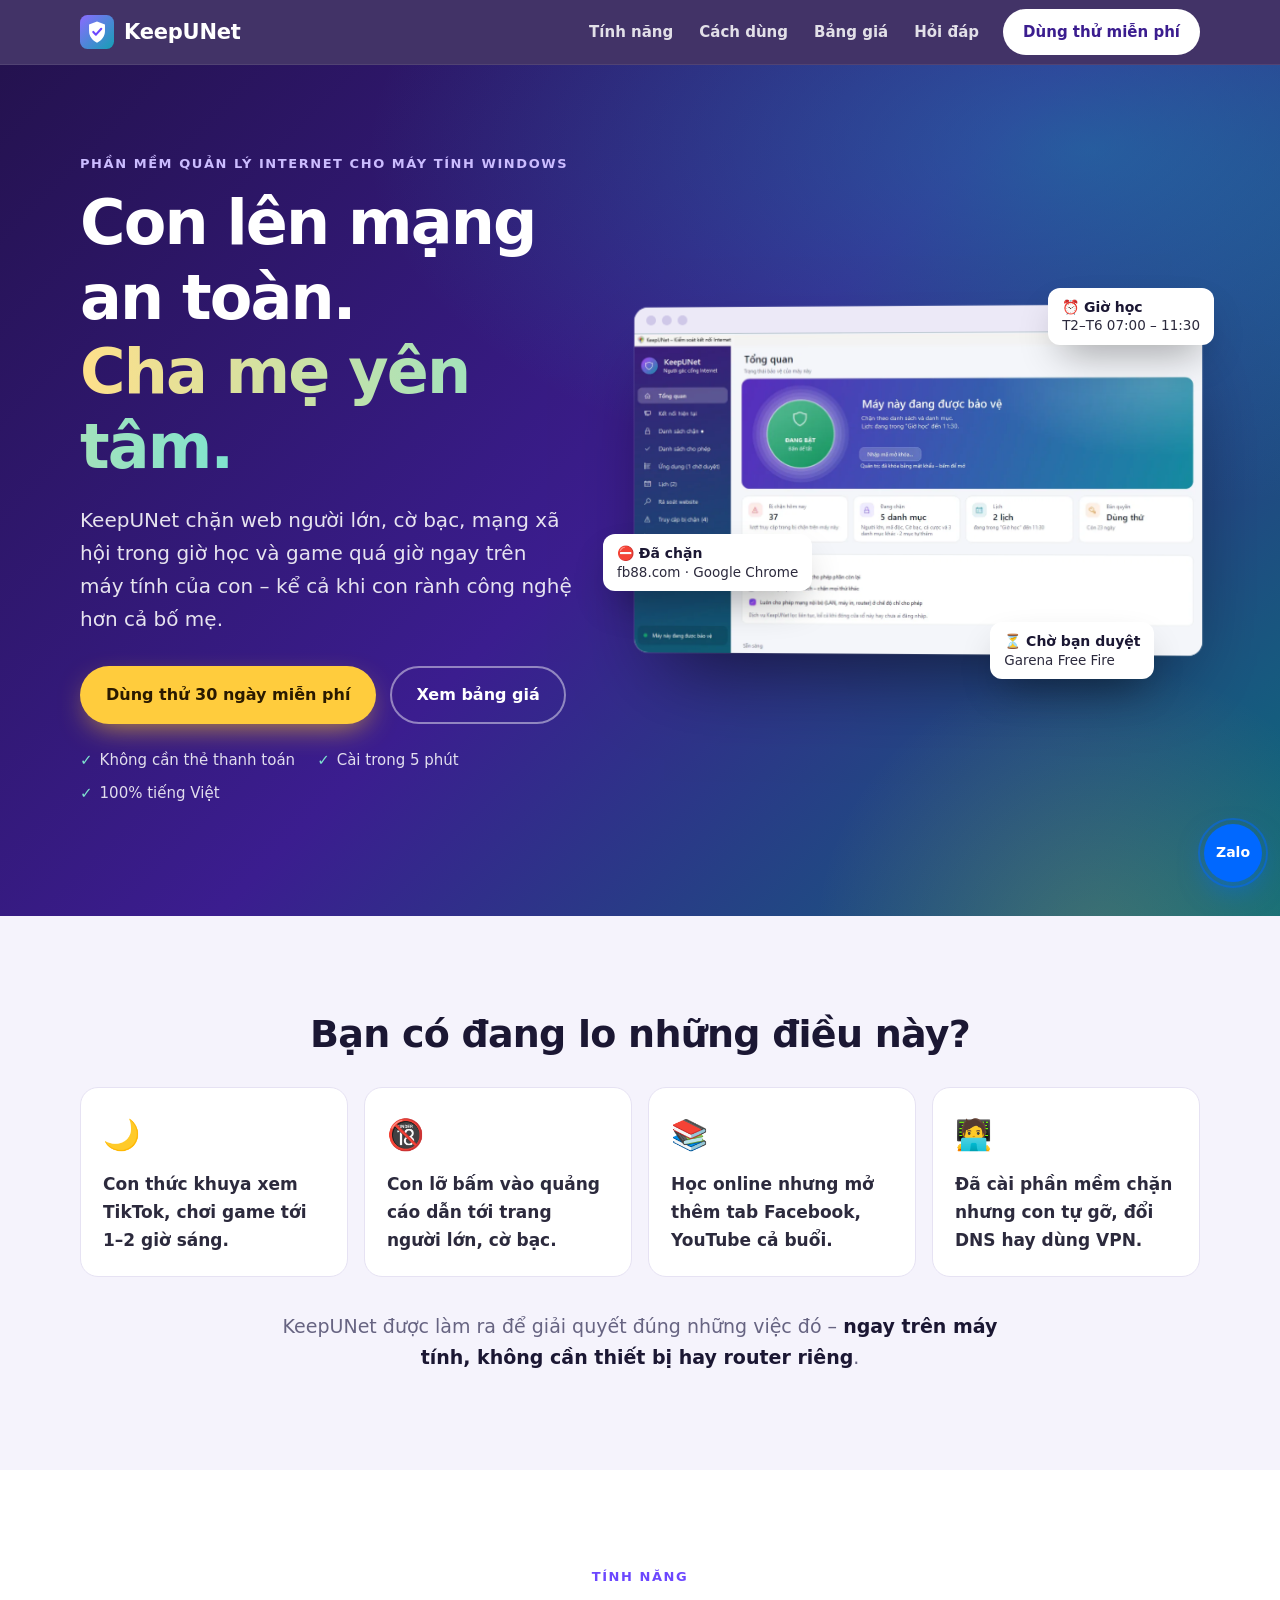
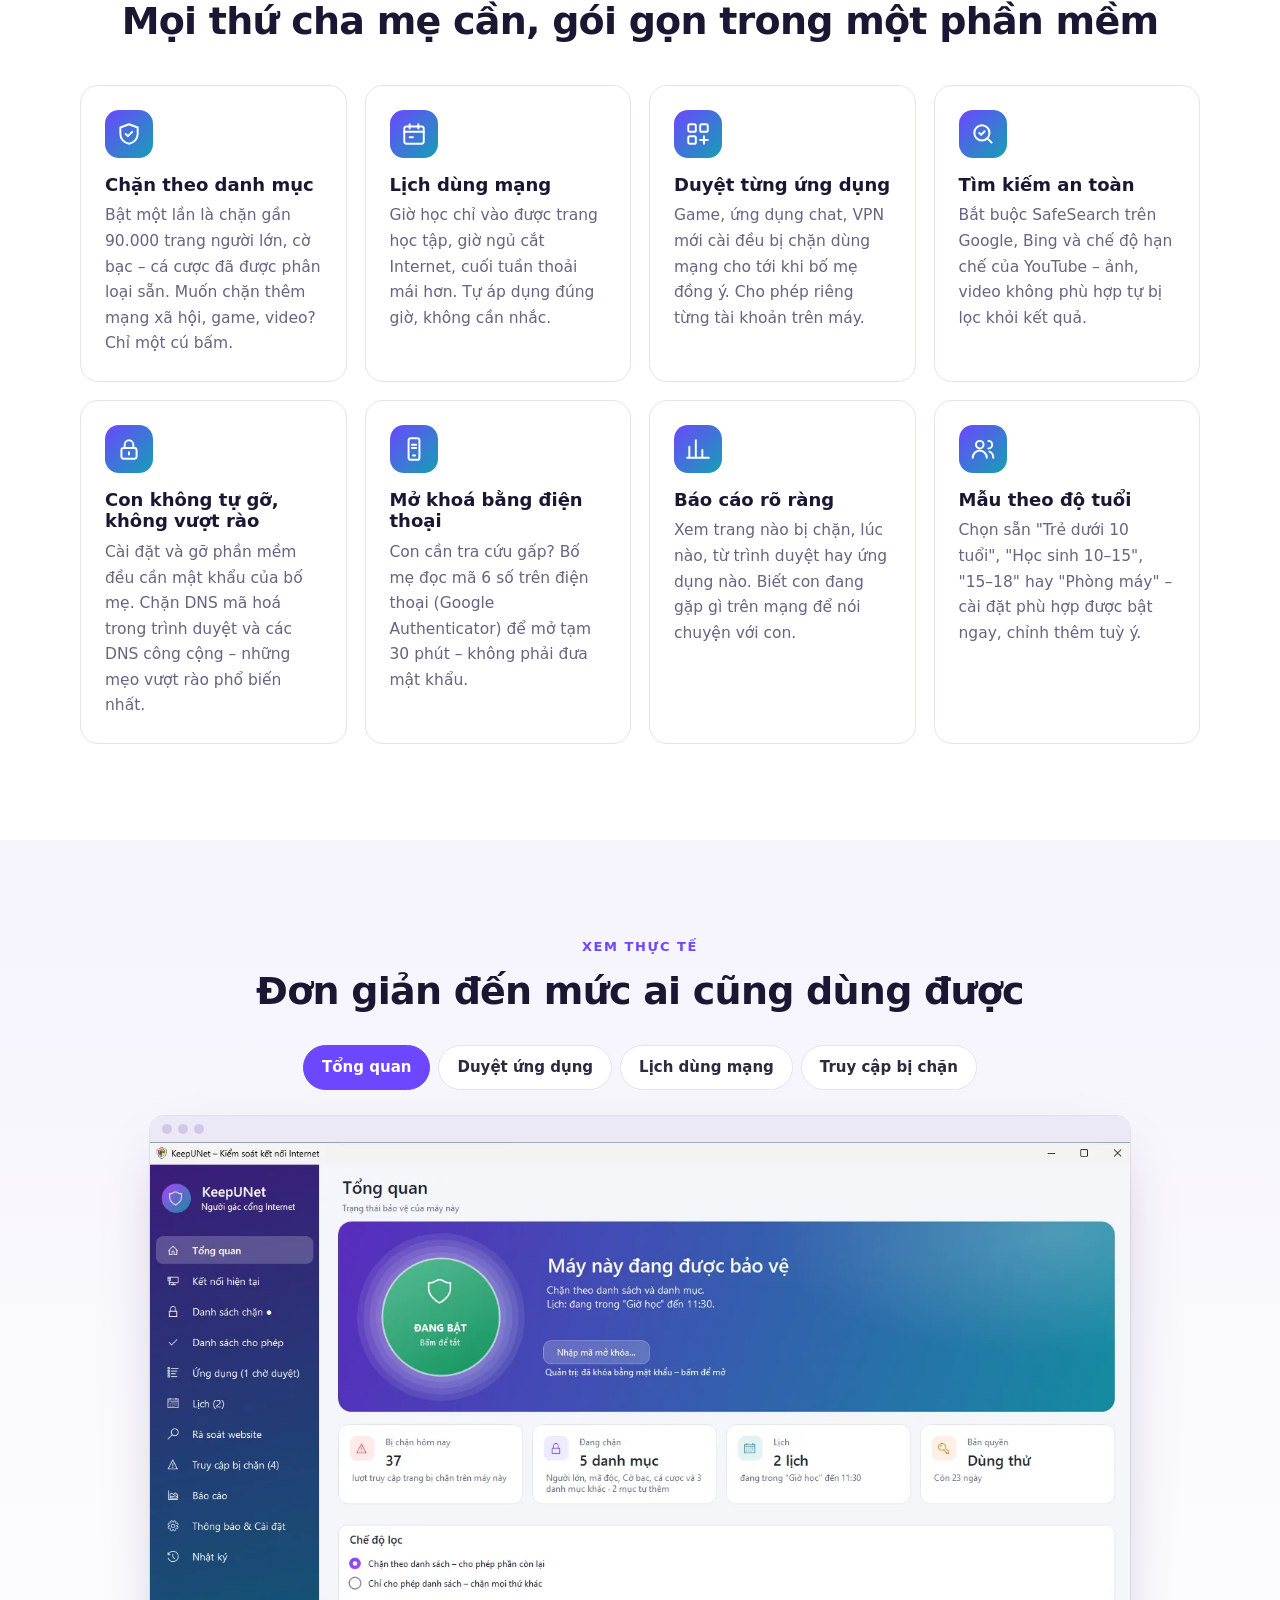
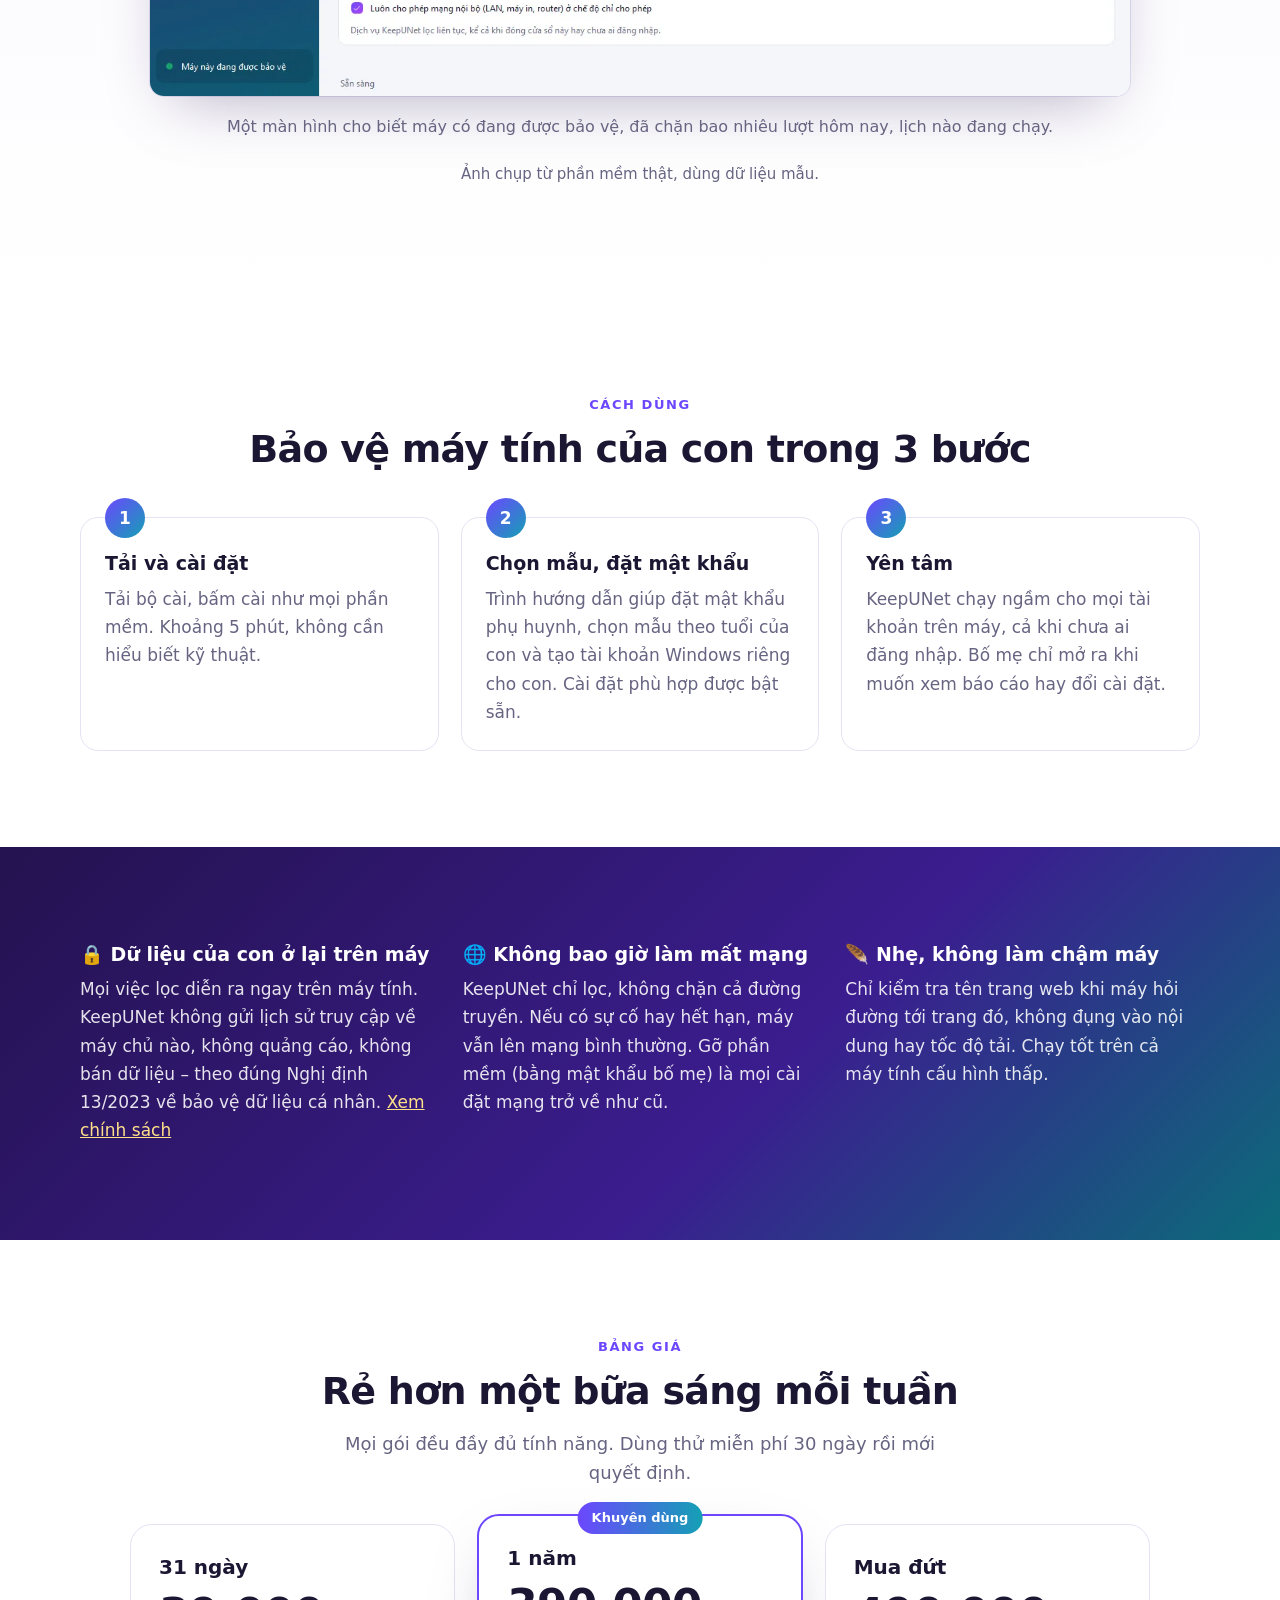
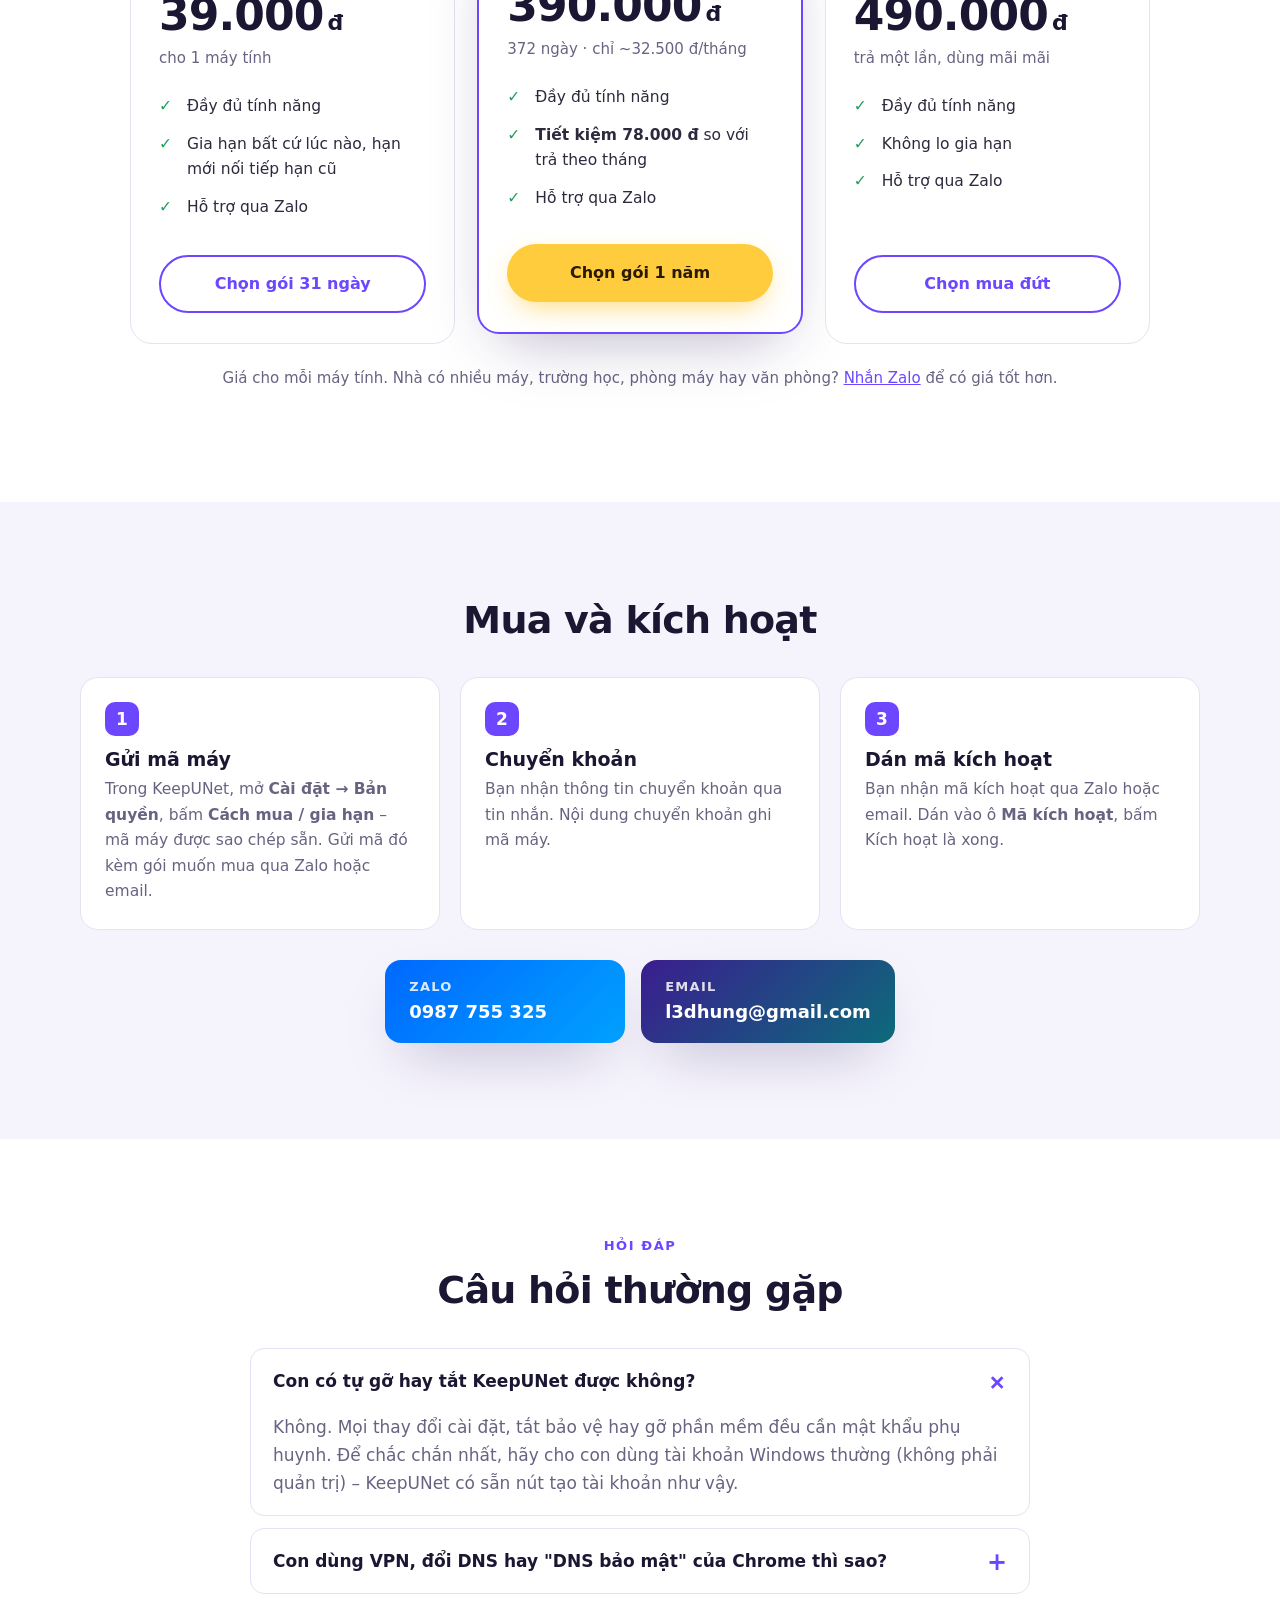
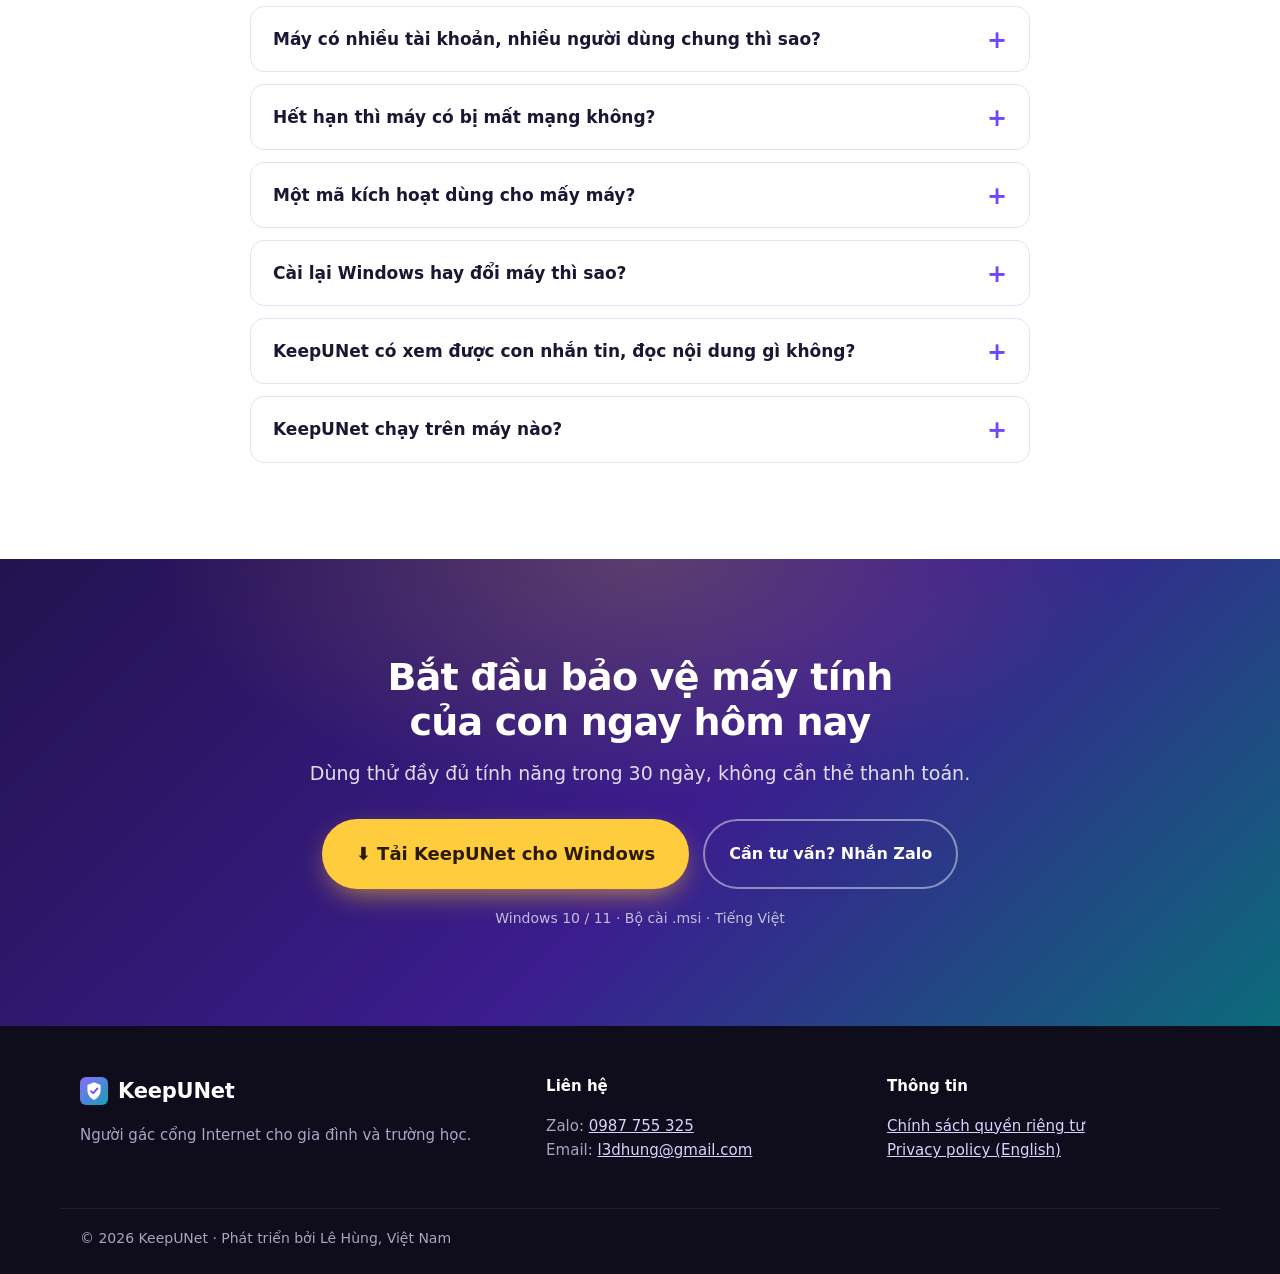
==== index.html @ b0feb8de "Serve a smaller hero screenshot on phones Co-Authored-By: Claude Opus 5.5 <noreply@anthropic.com>" ====
<!doctype html>
<html lang="vi">
<head>
<meta charset="utf-8">
<meta name="viewport" content="width=device-width, initial-scale=1">
<title>KeepUNet – Chặn web đen, quản lý giờ lên mạng cho con trên máy tính Windows</title>
<meta name="description" content="KeepUNet chặn web người lớn, cờ bạc, mạng xã hội trong giờ học và game quá giờ ngay trên máy tính Windows của con. Con không tự gỡ, không vượt rào được. Dùng thử miễn phí 30 ngày, từ 39.000 đ.">
<meta name="theme-color" content="#2a1667">
<link rel="icon" href="shield.svg" type="image/svg+xml">
<link rel="canonical" href="https://l3dhung.github.io/keepunet-site/">
<meta property="og:type" content="website">
<meta property="og:locale" content="vi_VN">
<meta property="og:title" content="KeepUNet – Con lên mạng an toàn, cha mẹ yên tâm">
<meta property="og:description" content="Chặn web đen, cờ bạc, game và mạng xã hội theo giờ trên máy tính Windows của con. Dùng thử miễn phí 30 ngày.">
<meta property="og:url" content="https://l3dhung.github.io/keepunet-site/">
<meta property="og:image" content="https://l3dhung.github.io/keepunet-site/img/og.jpg">
<meta property="og:image:width" content="1200">
<meta property="og:image:height" content="630">
<meta name="twitter:card" content="summary_large_image">
<link rel="stylesheet" href="home.css">
<script type="application/ld+json">
{
  "@context": "https://schema.org",
  "@type": "SoftwareApplication",
  "name": "KeepUNet",
  "operatingSystem": "Windows 10, Windows 11",
  "applicationCategory": "SecurityApplication",
  "inLanguage": "vi",
  "description": "Phần mềm lọc Internet cho gia đình và trường học trên Windows: chặn theo danh mục, lịch dùng mạng, duyệt ứng dụng, chống vượt rào.",
  "offers": [
    { "@type": "Offer", "name": "31 ngày", "price": "39000", "priceCurrency": "VND" },
    { "@type": "Offer", "name": "1 năm", "price": "390000", "priceCurrency": "VND" },
    { "@type": "Offer", "name": "Mua đứt", "price": "490000", "priceCurrency": "VND" }
  ]
}
</script>
</head>
<body>

<header class="top" id="top">
  <div class="wrap bar">
    <a class="brand" href="#top"><img src="shield.svg" width="34" height="34" alt="">KeepUNet</a>
    <nav class="menu" aria-label="Mục lục">
      <a href="#tinh-nang">Tính năng</a>
      <a href="#cach-dung">Cách dùng</a>
      <a href="#bang-gia">Bảng giá</a>
      <a href="#hoi-dap">Hỏi đáp</a>
    </nav>
    <a class="btn btn-small btn-light" href="#tai-ve">Dùng thử miễn phí</a>
  </div>
</header>

<section class="hero">
  <div class="glow" aria-hidden="true"></div>
  <div class="wrap hero-grid">
    <div class="hero-copy">
      <p class="eyebrow">Phần mềm quản lý Internet cho máy tính Windows</p>
      <h1>Con lên mạng<br>an toàn.<br><span>Cha mẹ yên tâm.</span></h1>
      <p class="lead">KeepUNet chặn web người lớn, cờ bạc, mạng xã hội trong giờ học và game quá giờ ngay trên máy tính của con – kể cả khi con rành công nghệ hơn cả bố mẹ.</p>
      <div class="cta-row">
        <a class="btn btn-primary" href="#tai-ve">Dùng thử 30 ngày miễn phí</a>
        <a class="btn btn-ghost" href="#bang-gia">Xem bảng giá</a>
      </div>
      <ul class="ticks">
        <li>Không cần thẻ thanh toán</li>
        <li>Cài trong 5 phút</li>
        <li>100% tiếng Việt</li>
      </ul>
    </div>
    <div class="hero-shot">
      <div class="window">
        <div class="window-bar"><i></i><i></i><i></i></div>
        <img src="img/app-tong-quan.webp" srcset="img/app-tong-quan-sm.webp 672w, img/app-tong-quan.webp 1344w" sizes="(max-width: 1020px) 100vw, 640px" width="1344" height="760" alt="Màn hình Tổng quan của KeepUNet: máy đang được bảo vệ, 37 lượt truy cập bị chặn hôm nay, 5 danh mục, 2 lịch" fetchpriority="high">
      </div>
      <div class="float f1"><b>⛔ Đã chặn</b>fb88.com · Google Chrome</div>
      <div class="float f2"><b>⏰ Giờ học</b>T2–T6 07:00 – 11:30</div>
      <div class="float f3"><b>⏳ Chờ bạn duyệt</b>Garena Free Fire</div>
    </div>
  </div>
</section>

<section class="worry">
  <div class="wrap">
    <h2 class="center">Bạn có đang lo những điều này?</h2>
    <div class="worry-grid">
      <div class="worry-item"><span>🌙</span><p>Con thức khuya xem TikTok, chơi game tới 1–2 giờ sáng.</p></div>
      <div class="worry-item"><span>🔞</span><p>Con lỡ bấm vào quảng cáo dẫn tới trang người lớn, cờ bạc.</p></div>
      <div class="worry-item"><span>📚</span><p>Học online nhưng mở thêm tab Facebook, YouTube cả buổi.</p></div>
      <div class="worry-item"><span>🧑‍💻</span><p>Đã cài phần mềm chặn nhưng con tự gỡ, đổi DNS hay dùng VPN.</p></div>
    </div>
    <p class="worry-answer">KeepUNet được làm ra để giải quyết đúng những việc đó – <b>ngay trên máy tính, không cần thiết bị hay router riêng</b>.</p>
  </div>
</section>

<section class="features" id="tinh-nang">
  <div class="wrap">
    <p class="eyebrow dark center">Tính năng</p>
    <h2 class="center">Mọi thứ cha mẹ cần, gói gọn trong một phần mềm</h2>
    <div class="feat-grid">
      <article class="feat">
        <div class="ico"><svg viewBox="0 0 24 24"><path d="M12 3 4 6v6c0 4.5 3.4 8.3 8 9 4.6-.7 8-4.5 8-9V6z"/><path d="m9 12 2 2 4-4"/></svg></div>
        <h3>Chặn theo danh mục</h3>
        <p>Bật một lần là chặn gần 90.000 trang người lớn, cờ bạc – cá cược đã được phân loại sẵn. Muốn chặn thêm mạng xã hội, game, video? Chỉ một cú bấm.</p>
      </article>
      <article class="feat">
        <div class="ico"><svg viewBox="0 0 24 24"><rect x="3" y="5" width="18" height="16" rx="2"/><path d="M3 10h18M8 3v4M16 3v4M8 15h3"/></svg></div>
        <h3>Lịch dùng mạng</h3>
        <p>Giờ học chỉ vào được trang học tập, giờ ngủ cắt Internet, cuối tuần thoải mái hơn. Tự áp dụng đúng giờ, không cần nhắc.</p>
      </article>
      <article class="feat">
        <div class="ico"><svg viewBox="0 0 24 24"><rect x="3" y="3" width="7" height="7" rx="1.5"/><rect x="14" y="3" width="7" height="7" rx="1.5"/><rect x="3" y="14" width="7" height="7" rx="1.5"/><path d="M14 17.5h7M17.5 14v7"/></svg></div>
        <h3>Duyệt từng ứng dụng</h3>
        <p>Game, ứng dụng chat, VPN mới cài đều bị chặn dùng mạng cho tới khi bố mẹ đồng ý. Cho phép riêng từng tài khoản trên máy.</p>
      </article>
      <article class="feat">
        <div class="ico"><svg viewBox="0 0 24 24"><circle cx="11" cy="11" r="7"/><path d="m20 20-4-4M8.5 11l1.8 1.8 3.2-3.3"/></svg></div>
        <h3>Tìm kiếm an toàn</h3>
        <p>Bắt buộc SafeSearch trên Google, Bing và chế độ hạn chế của YouTube – ảnh, video không phù hợp tự bị lọc khỏi kết quả.</p>
      </article>
      <article class="feat">
        <div class="ico"><svg viewBox="0 0 24 24"><rect x="5" y="11" width="14" height="10" rx="2"/><path d="M8 11V8a4 4 0 0 1 8 0v3M12 15v2"/></svg></div>
        <h3>Con không tự gỡ, không vượt rào</h3>
        <p>Cài đặt và gỡ phần mềm đều cần mật khẩu của bố mẹ. Chặn DNS mã hoá trong trình duyệt và các DNS công cộng – những mẹo vượt rào phổ biến nhất.</p>
      </article>
      <article class="feat">
        <div class="ico"><svg viewBox="0 0 24 24"><rect x="7" y="2" width="10" height="20" rx="2"/><path d="M11 18h2M10 8h4M10 11h4"/></svg></div>
        <h3>Mở khoá bằng điện thoại</h3>
        <p>Con cần tra cứu gấp? Bố mẹ đọc mã 6 số trên điện thoại (Google Authenticator) để mở tạm 30 phút – không phải đưa mật khẩu.</p>
      </article>
      <article class="feat">
        <div class="ico"><svg viewBox="0 0 24 24"><path d="M4 20V10M10 20V4M16 20v-7M22 20H2"/></svg></div>
        <h3>Báo cáo rõ ràng</h3>
        <p>Xem trang nào bị chặn, lúc nào, từ trình duyệt hay ứng dụng nào. Biết con đang gặp gì trên mạng để nói chuyện với con.</p>
      </article>
      <article class="feat">
        <div class="ico"><svg viewBox="0 0 24 24"><circle cx="9" cy="8" r="3.5"/><path d="M2.5 20a6.5 6.5 0 0 1 13 0M17 4.5a3.5 3.5 0 0 1 0 7M21.5 20a6 6 0 0 0-3.5-5.5"/></svg></div>
        <h3>Mẫu theo độ tuổi</h3>
        <p>Chọn sẵn "Trẻ dưới 10 tuổi", "Học sinh 10–15", "15–18" hay "Phòng máy" – cài đặt phù hợp được bật ngay, chỉnh thêm tuỳ ý.</p>
      </article>
    </div>
  </div>
</section>

<section class="tour">
  <div class="wrap">
    <p class="eyebrow dark center">Xem thực tế</p>
    <h2 class="center">Đơn giản đến mức ai cũng dùng được</h2>
    <div class="tabs" role="tablist">
      <button role="tab" aria-selected="true" data-img="img/app-tong-quan.webp" data-cap="Một màn hình cho biết máy có đang được bảo vệ, đã chặn bao nhiêu lượt hôm nay, lịch nào đang chạy.">Tổng quan</button>
      <button role="tab" aria-selected="false" data-img="img/app-ung-dung.webp" data-cap="Ứng dụng mới dùng Internet phải chờ bố mẹ duyệt. Chặn Roblox cho mọi tài khoản, chỉ chặn Zalo với tài khoản của con.">Duyệt ứng dụng</button>
      <button role="tab" aria-selected="false" data-img="img/app-lich.webp" data-cap="Giờ học, giờ ngủ theo từng ngày trong tuần. Gắn lịch cho từng mục: ví dụ chỉ chặn Facebook trong giờ học.">Lịch dùng mạng</button>
      <button role="tab" aria-selected="false" data-img="img/app-truy-cap.webp" data-cap="Danh sách lần truy cập bị chặn: trang web, thời gian, trình duyệt hay ứng dụng đã mở.">Truy cập bị chặn</button>
    </div>
    <figure class="tour-shot">
      <div class="window">
        <div class="window-bar"><i></i><i></i><i></i></div>
        <img id="tourImg" src="img/app-tong-quan.webp" width="1344" height="760" alt="Ảnh chụp màn hình KeepUNet" loading="lazy">
      </div>
      <figcaption id="tourCap">Một màn hình cho biết máy có đang được bảo vệ, đã chặn bao nhiêu lượt hôm nay, lịch nào đang chạy.</figcaption>
    </figure>
    <p class="note center">Ảnh chụp từ phần mềm thật, dùng dữ liệu mẫu.</p>
  </div>
</section>

<section class="steps-sec" id="cach-dung">
  <div class="wrap">
    <p class="eyebrow dark center">Cách dùng</p>
    <h2 class="center">Bảo vệ máy tính của con trong 3 bước</h2>
    <ol class="steps">
      <li><b>Tải và cài đặt</b><span>Tải bộ cài, bấm cài như mọi phần mềm. Khoảng 5 phút, không cần hiểu biết kỹ thuật.</span></li>
      <li><b>Chọn mẫu, đặt mật khẩu</b><span>Trình hướng dẫn giúp đặt mật khẩu phụ huynh, chọn mẫu theo tuổi của con và tạo tài khoản Windows riêng cho con. Cài đặt phù hợp được bật sẵn.</span></li>
      <li><b>Yên tâm</b><span>KeepUNet chạy ngầm cho mọi tài khoản trên máy, cả khi chưa ai đăng nhập. Bố mẹ chỉ mở ra khi muốn xem báo cáo hay đổi cài đặt.</span></li>
    </ol>
  </div>
</section>

<section class="trust">
  <div class="wrap trust-grid">
    <div class="trust-item">
      <h3>🔒 Dữ liệu của con ở lại trên máy</h3>
      <p>Mọi việc lọc diễn ra ngay trên máy tính. KeepUNet không gửi lịch sử truy cập về máy chủ nào, không quảng cáo, không bán dữ liệu – theo đúng Nghị định 13/2023 về bảo vệ dữ liệu cá nhân. <a href="privacy.html">Xem chính sách</a></p>
    </div>
    <div class="trust-item">
      <h3>🌐 Không bao giờ làm mất mạng</h3>
      <p>KeepUNet chỉ lọc, không chặn cả đường truyền. Nếu có sự cố hay hết hạn, máy vẫn lên mạng bình thường. Gỡ phần mềm (bằng mật khẩu bố mẹ) là mọi cài đặt mạng trở về như cũ.</p>
    </div>
    <div class="trust-item">
      <h3>🪶 Nhẹ, không làm chậm máy</h3>
      <p>Chỉ kiểm tra tên trang web khi máy hỏi đường tới trang đó, không đụng vào nội dung hay tốc độ tải. Chạy tốt trên cả máy tính cấu hình thấp.</p>
    </div>
  </div>
</section>

<section class="pricing" id="bang-gia">
  <div class="wrap">
    <p class="eyebrow dark center">Bảng giá</p>
    <h2 class="center">Rẻ hơn một bữa sáng mỗi tuần</h2>
    <p class="sub center">Mọi gói đều đầy đủ tính năng. Dùng thử miễn phí 30 ngày rồi mới quyết định.</p>
    <div class="price-grid">
      <div class="price">
        <h3>31 ngày</h3>
        <p class="amount">39.000<small>đ</small></p>
        <p class="per">cho 1 máy tính</p>
        <ul>
          <li>Đầy đủ tính năng</li>
          <li>Gia hạn bất cứ lúc nào, hạn mới nối tiếp hạn cũ</li>
          <li>Hỗ trợ qua Zalo</li>
        </ul>
        <a class="btn btn-outline" href="#mua">Chọn gói 31 ngày</a>
      </div>
      <div class="price best">
        <span class="tag">Khuyên dùng</span>
        <h3>1 năm</h3>
        <p class="amount">390.000<small>đ</small></p>
        <p class="per">372 ngày · chỉ ~32.500 đ/tháng</p>
        <ul>
          <li>Đầy đủ tính năng</li>
          <li><b>Tiết kiệm 78.000 đ</b> so với trả theo tháng</li>
          <li>Hỗ trợ qua Zalo</li>
        </ul>
        <a class="btn btn-primary" href="#mua">Chọn gói 1 năm</a>
      </div>
      <div class="price">
        <h3>Mua đứt</h3>
        <p class="amount">490.000<small>đ</small></p>
        <p class="per">trả một lần, dùng mãi mãi</p>
        <ul>
          <li>Đầy đủ tính năng</li>
          <li>Không lo gia hạn</li>
          <li>Hỗ trợ qua Zalo</li>
        </ul>
        <a class="btn btn-outline" href="#mua">Chọn mua đứt</a>
      </div>
    </div>
    <p class="note center">Giá cho mỗi máy tính. Nhà có nhiều máy, trường học, phòng máy hay văn phòng? <a href="https://zalo.me/0987755325" target="_blank" rel="noopener">Nhắn Zalo</a> để có giá tốt hơn.</p>
  </div>
</section>

<section class="buy" id="mua">
  <div class="wrap">
    <h2 class="center">Mua và kích hoạt</h2>
    <div class="buy-grid">
      <div class="buy-step"><span class="num">1</span><h3>Gửi mã máy</h3><p>Trong KeepUNet, mở <b>Cài đặt → Bản quyền</b>, bấm <b>Cách mua / gia hạn</b> – mã máy được sao chép sẵn. Gửi mã đó kèm gói muốn mua qua Zalo hoặc email.</p></div>
      <div class="buy-step"><span class="num">2</span><h3>Chuyển khoản</h3><p>Bạn nhận thông tin chuyển khoản qua tin nhắn. Nội dung chuyển khoản ghi mã máy.</p></div>
      <div class="buy-step"><span class="num">3</span><h3>Dán mã kích hoạt</h3><p>Bạn nhận mã kích hoạt qua Zalo hoặc email. Dán vào ô <b>Mã kích hoạt</b>, bấm Kích hoạt là xong.</p></div>
    </div>
    <div class="contact-row">
      <a class="contact zalo" href="https://zalo.me/0987755325" target="_blank" rel="noopener"><b>Zalo</b>0987 755 325</a>
      <a class="contact mail" href="mailto:l3dhung@gmail.com?subject=Mua%20KeepUNet"><b>Email</b>l3dhung@gmail.com</a>
    </div>
  </div>
</section>

<section class="faq" id="hoi-dap">
  <div class="wrap narrow">
    <p class="eyebrow dark center">Hỏi đáp</p>
    <h2 class="center">Câu hỏi thường gặp</h2>
    <details open>
      <summary>Con có tự gỡ hay tắt KeepUNet được không?</summary>
      <p>Không. Mọi thay đổi cài đặt, tắt bảo vệ hay gỡ phần mềm đều cần mật khẩu phụ huynh. Để chắc chắn nhất, hãy cho con dùng tài khoản Windows thường (không phải quản trị) – KeepUNet có sẵn nút tạo tài khoản như vậy.</p>
    </details>
    <details>
      <summary>Con dùng VPN, đổi DNS hay "DNS bảo mật" của Chrome thì sao?</summary>
      <p>KeepUNet tắt DNS mã hoá trong Chrome, Edge, Firefox, Brave và chặn các máy chủ DNS mã hoá, DNS công cộng phổ biến. Ứng dụng mới cài – kể cả phần mềm VPN – bị chặn dùng mạng trên tài khoản của con cho tới khi bố mẹ đồng ý.</p>
    </details>
    <details>
      <summary>Máy có nhiều tài khoản, nhiều người dùng chung thì sao?</summary>
      <p>KeepUNet bảo vệ cả máy, cho mọi tài khoản. Phần duyệt ứng dụng có thể cho phép riêng từng tài khoản, ví dụ bố mẹ dùng Zalo bình thường còn tài khoản của con thì không.</p>
    </details>
    <details>
      <summary>Hết hạn thì máy có bị mất mạng không?</summary>
      <p>Không bao giờ. Hết hạn bạn còn 7 ngày ân hạn; sau đó KeepUNet chỉ ngừng lọc, máy vẫn lên mạng bình thường. Gia hạn bất cứ lúc nào, hạn mới nối tiếp hạn cũ.</p>
    </details>
    <details>
      <summary>Một mã kích hoạt dùng cho mấy máy?</summary>
      <p>Mỗi mã dành cho một máy tính. Nhà có nhiều máy thì mỗi máy một mã – nhắn Zalo để có giá tốt hơn khi mua nhiều.</p>
    </details>
    <details>
      <summary>Cài lại Windows hay đổi máy thì sao?</summary>
      <p>Cài lại Windows vẫn dùng lại được mã cũ. Thay bo mạch chủ hoặc chuyển sang máy khác thì nhắn Zalo để được chuyển phần hạn còn lại sang máy mới, miễn phí.</p>
    </details>
    <details>
      <summary>KeepUNet có xem được con nhắn tin, đọc nội dung gì không?</summary>
      <p>Không. KeepUNet chỉ biết tên trang web mà máy truy cập (ví dụ tiktok.com), không đọc nội dung trang, tin nhắn hay mật khẩu. Ghi lại các trang đã vào là tuỳ chọn, mặc định tắt, và người dùng máy được thông báo khi bật.</p>
    </details>
    <details>
      <summary>KeepUNet chạy trên máy nào?</summary>
      <p>Máy tính Windows 10 và Windows 11. Hiện chưa có bản cho macOS hay điện thoại.</p>
    </details>
  </div>
</section>

<section class="final" id="tai-ve">
  <div class="wrap center">
    <h2>Bắt đầu bảo vệ máy tính của con ngay hôm nay</h2>
    <p>Dùng thử đầy đủ tính năng trong 30 ngày, không cần thẻ thanh toán.</p>
    <div class="cta-row center">
      <a class="btn btn-primary btn-big" href="https://github.com/l3dhung/keepunet-site/releases/latest/download/KeepUNet-Setup.msi">⬇ Tải KeepUNet cho Windows</a>
      <a class="btn btn-ghost" href="https://zalo.me/0987755325" target="_blank" rel="noopener">Cần tư vấn? Nhắn Zalo</a>
    </div>
    <p class="small">Windows 10 / 11 · Bộ cài .msi · Tiếng Việt</p>
  </div>
</section>

<footer class="foot">
  <div class="wrap foot-grid">
    <div>
      <a class="brand" href="#top"><img src="shield.svg" width="28" height="28" alt="">KeepUNet</a>
      <p>Người gác cổng Internet cho gia đình và trường học.</p>
    </div>
    <div>
      <b>Liên hệ</b>
      <p>Zalo: <a href="https://zalo.me/0987755325" target="_blank" rel="noopener">0987 755 325</a><br>Email: <a href="mailto:l3dhung@gmail.com">l3dhung@gmail.com</a></p>
    </div>
    <div>
      <b>Thông tin</b>
      <p><a href="privacy.html">Chính sách quyền riêng tư</a><br><a href="privacy.html#en">Privacy policy (English)</a></p>
    </div>
  </div>
  <p class="wrap copy">© 2026 KeepUNet · Phát triển bởi Lê Hùng, Việt Nam</p>
</footer>

<a class="zalo-float" href="https://zalo.me/0987755325" target="_blank" rel="noopener" aria-label="Nhắn Zalo">Zalo</a>

<script>
document.querySelectorAll(".tabs button").forEach(function (b) {
  b.addEventListener("click", function () {
    document.querySelectorAll(".tabs button").forEach(function (x) { x.setAttribute("aria-selected", x === b ? "true" : "false"); });
    document.getElementById("tourImg").src = b.dataset.img;
    document.getElementById("tourCap").textContent = b.dataset.cap;
  });
});
</script>
</body>
</html>
---- home.css ----
/* Trang bán hàng KeepUNet. Màu theo giao diện phần mềm: tím đậm -> xanh mòng két, nút chính vàng ấm. */
:root {
  --ink: #1b1733;
  --text: #2c2a3d;
  --muted: #676482;
  --bg: #ffffff;
  --soft: #f5f3fc;
  --card: #ffffff;
  --line: #e6e2f3;
  --brand: #6c47ff;
  --brand-2: #14a0b4;
  --hero-a: #24124f;
  --hero-b: #3b1d8f;
  --hero-c: #0c6b7a;
  --cta: #ffcc3d;
  --cta-ink: #2a1a00;
  --ok: #1f9d5b;
  --radius: 18px;
  --shadow: 0 24px 60px -24px rgba(36, 18, 79, .35);
}
@media (prefers-color-scheme: dark) {
  :root {
    --ink: #f1eefc;
    --text: #dcd8ee;
    --muted: #a19dbb;
    --bg: #12101d;
    --soft: #191627;
    --card: #1e1a2e;
    --line: #2d2842;
    --brand: #a48bff;
    --shadow: 0 24px 60px -24px rgba(0, 0, 0, .7);
  }
}
* { box-sizing: border-box; }
html { scroll-behavior: smooth; scroll-padding-top: 76px; }
body {
  margin: 0; background: var(--bg); color: var(--text);
  font: 17px/1.65 "Segoe UI", system-ui, -apple-system, Roboto, "Helvetica Neue", Arial, sans-serif;
  -webkit-font-smoothing: antialiased;
}
img { max-width: 100%; height: auto; display: block; }
a { color: var(--brand); }
h1, h2, h3 { color: var(--ink); line-height: 1.2; margin: 0; }
h2 { font-size: clamp(26px, 4vw, 38px); letter-spacing: -.02em; margin-bottom: 14px; text-wrap: balance; }
h3 { font-size: 19px; }
.wrap { max-width: 1160px; margin: 0 auto; padding: 0 20px; }
.narrow { max-width: 820px; }
.center { text-align: center; }
section { padding: clamp(56px, 8vw, 96px) 0; }
.eyebrow { text-transform: uppercase; letter-spacing: .12em; font-size: 13px; font-weight: 700; color: #cbbcff; margin: 0 0 12px; }
.eyebrow.dark { color: var(--brand); }
.sub { color: var(--muted); font-size: 18px; margin: 0 auto 36px; max-width: 640px; }
.note { color: var(--muted); font-size: 15px; margin-top: 22px; }

/* Nút */
.btn {
  display: inline-flex; align-items: center; justify-content: center; gap: 8px;
  padding: 14px 24px; border-radius: 999px; font-weight: 700; font-size: 16px;
  text-decoration: none; border: 2px solid transparent; transition: transform .15s, box-shadow .15s, background .15s;
  white-space: nowrap;
}
.btn:hover { transform: translateY(-2px); }
.btn-primary { background: var(--cta); color: var(--cta-ink); box-shadow: 0 10px 30px -10px rgba(255, 196, 40, .8); }
.btn-primary:hover { box-shadow: 0 16px 36px -10px rgba(255, 196, 40, .95); }
.btn-ghost { color: #fff; border-color: rgba(255, 255, 255, .45); }
.btn-ghost:hover { background: rgba(255, 255, 255, .1); }
.btn-light { background: #fff; color: var(--hero-b); }
.btn-outline { color: var(--brand); border-color: var(--brand); background: transparent; }
.btn-outline:hover { background: var(--brand); color: #fff; }
.btn-small { padding: 9px 18px; font-size: 15px; }
.btn-big { padding: 18px 32px; font-size: 18px; }

/* Thanh trên cùng */
.top {
  position: sticky; top: 0; z-index: 50;
  background: rgba(36, 18, 79, .86); backdrop-filter: saturate(160%) blur(12px); -webkit-backdrop-filter: saturate(160%) blur(12px);
  border-bottom: 1px solid rgba(255, 255, 255, .08);
}
.bar { display: flex; align-items: center; gap: 24px; height: 64px; }
.brand { display: flex; align-items: center; gap: 10px; color: #fff; font-weight: 800; font-size: 21px; text-decoration: none; letter-spacing: -.01em; }
.menu { display: flex; gap: 26px; margin-left: auto; }
.menu a { color: rgba(255, 255, 255, .85); text-decoration: none; font-weight: 600; font-size: 15px; }
.menu a:hover { color: #fff; }

/* Hero */
.hero {
  position: relative; overflow: hidden; color: #fff; padding: clamp(48px, 7vw, 88px) 0 clamp(64px, 9vw, 110px);
  background: radial-gradient(1200px 600px at 85% 10%, rgba(20, 160, 180, .45), transparent 60%),
              linear-gradient(135deg, var(--hero-a) 0%, var(--hero-b) 50%, var(--hero-c) 100%);
}
.glow { position: absolute; inset: auto -10% -40% auto; width: 620px; height: 620px; border-radius: 50%;
  background: radial-gradient(circle, rgba(255, 204, 61, .18), transparent 65%); pointer-events: none; }
.hero-grid { position: relative; display: grid; grid-template-columns: 1fr 1.15fr; gap: 56px; align-items: center; }
.hero h1 { color: #fff; font-size: clamp(36px, 5.6vw, 62px); letter-spacing: -.03em; margin-bottom: 20px; }
.hero h1 span { background: linear-gradient(90deg, #ffe08a, #7fe3cf); -webkit-background-clip: text; background-clip: text; color: transparent; }
.lead { font-size: clamp(17px, 2vw, 20px); color: rgba(255, 255, 255, .88); max-width: 560px; margin: 0 0 30px; }
.cta-row { display: flex; gap: 14px; flex-wrap: wrap; }
.cta-row.center { justify-content: center; }
.ticks { list-style: none; padding: 0; margin: 24px 0 0; display: flex; flex-wrap: wrap; gap: 8px 22px; color: rgba(255, 255, 255, .85); font-size: 15px; }
.ticks li::before { content: "✓"; color: #7fe3cf; font-weight: 800; margin-right: 7px; }
.hero-shot { position: relative; }
.window { border-radius: 14px; overflow: hidden; background: #fff; box-shadow: 0 40px 80px -30px rgba(0, 0, 0, .6), 0 0 0 1px rgba(255, 255, 255, .12); }
.window-bar { height: 26px; background: #ece9f7; display: flex; align-items: center; gap: 6px; padding: 0 12px; }
.window-bar i { width: 10px; height: 10px; border-radius: 50%; background: #cfc8e8; }
.hero .window { transform: perspective(2000px) rotateY(-4deg); }
.float {
  position: absolute; background: #fff; color: var(--text); border-radius: 12px; padding: 10px 14px; font-size: 13.5px; line-height: 1.35;
  box-shadow: 0 18px 40px -14px rgba(0, 0, 0, .45); display: flex; flex-direction: column; animation: bob 6s ease-in-out infinite;
}
.float b { color: #1b1733; font-size: 14px; }
.f1 { left: -28px; bottom: 18%; }
.f2 { right: -14px; top: -18px; animation-delay: -2s; }
.f3 { right: 8%; bottom: -26px; animation-delay: -4s; }
@keyframes bob { 0%, 100% { transform: translateY(0); } 50% { transform: translateY(-8px); } }
@media (prefers-reduced-motion: reduce) { .float { animation: none; } .btn:hover { transform: none; } html { scroll-behavior: auto; } }

/* Nỗi lo */
.worry { background: var(--soft); }
.worry-grid { display: grid; grid-template-columns: repeat(4, 1fr); gap: 16px; margin-top: 30px; }
.worry-item { background: var(--card); border: 1px solid var(--line); border-radius: var(--radius); padding: 22px; }
.worry-item span { font-size: 30px; }
.worry-item p { margin: 10px 0 0; color: var(--text); font-weight: 600; }
.worry-answer { text-align: center; max-width: 720px; margin: 34px auto 0; font-size: 19px; color: var(--muted); }
.worry-answer b { color: var(--ink); }

/* Tính năng */
.feat-grid { display: grid; grid-template-columns: repeat(4, 1fr); gap: 18px; margin-top: 40px; }
.feat { background: var(--card); border: 1px solid var(--line); border-radius: var(--radius); padding: 24px; transition: transform .2s, box-shadow .2s; }
.feat:hover { transform: translateY(-4px); box-shadow: var(--shadow); }
.feat h3 { margin: 16px 0 8px; font-size: 18px; }
.feat p { margin: 0; color: var(--muted); font-size: 15.5px; }
.ico { width: 48px; height: 48px; border-radius: 14px; display: grid; place-items: center; background: linear-gradient(135deg, var(--brand), var(--brand-2)); }
.ico svg { width: 26px; height: 26px; fill: none; stroke: #fff; stroke-width: 1.8; stroke-linecap: round; stroke-linejoin: round; }

/* Xem thực tế */
.tour { background: linear-gradient(180deg, var(--soft), var(--bg)); }
.tabs { display: flex; justify-content: center; flex-wrap: wrap; gap: 8px; margin: 30px 0 26px; }
.tabs button {
  border: 1px solid var(--line); background: var(--card); color: var(--text); font: inherit; font-weight: 600; font-size: 15px;
  padding: 9px 18px; border-radius: 999px; cursor: pointer;
}
.tabs button[aria-selected="true"] { background: var(--brand); border-color: var(--brand); color: #fff; }
.tour-shot { max-width: 980px; margin: 0 auto; }
.tour-shot .window { box-shadow: var(--shadow), 0 0 0 1px var(--line); }
.tour-shot figcaption { text-align: center; color: var(--muted); margin-top: 18px; font-size: 16px; }

/* Các bước */
.steps { list-style: none; counter-reset: s; padding: 0; margin: 44px 0 0; display: grid; grid-template-columns: repeat(3, 1fr); gap: 22px; }
.steps li { counter-increment: s; position: relative; background: var(--card); border: 1px solid var(--line); border-radius: var(--radius); padding: 30px 24px 24px; }
.steps li::before {
  content: counter(s); position: absolute; top: -20px; left: 24px; width: 40px; height: 40px; border-radius: 50%;
  display: grid; place-items: center; font-weight: 800; color: #fff; background: linear-gradient(135deg, var(--brand), var(--brand-2));
}
.steps b { display: block; color: var(--ink); font-size: 19px; margin-bottom: 6px; }
.steps span { color: var(--muted); }

/* Tin cậy */
.trust { background: linear-gradient(135deg, var(--hero-a), var(--hero-b) 60%, var(--hero-c)); color: rgba(255, 255, 255, .88); }
.trust-grid { display: grid; grid-template-columns: repeat(3, 1fr); gap: 28px; }
.trust h3 { color: #fff; margin-bottom: 10px; }
.trust p { margin: 0; }
.trust a { color: #ffe08a; }

/* Bảng giá */
.price-grid { display: grid; grid-template-columns: repeat(3, 1fr); gap: 22px; align-items: stretch; max-width: 1020px; margin: 0 auto; }
.price { position: relative; background: var(--card); border: 1px solid var(--line); border-radius: 22px; padding: 30px 28px; display: flex; flex-direction: column; }
.price h3 { font-size: 20px; }
.amount { font-size: 44px; font-weight: 800; color: var(--ink); margin: 12px 0 0; letter-spacing: -.02em; line-height: 1.1; }
.amount small { font-size: 22px; margin-left: 4px; }
.per { color: var(--muted); margin: 6px 0 18px; font-size: 15px; }
.price ul { list-style: none; padding: 0; margin: 0 0 26px; flex: 1; }
.price li { padding: 6px 0 6px 28px; position: relative; font-size: 15.5px; }
.price li::before { content: "✓"; position: absolute; left: 0; color: var(--ok); font-weight: 800; }
.price .btn { width: 100%; }
.price.best { border: 2px solid var(--brand); box-shadow: var(--shadow); transform: translateY(-10px); }
.tag {
  position: absolute; top: -14px; left: 50%; transform: translateX(-50%); white-space: nowrap;
  background: linear-gradient(90deg, var(--brand), var(--brand-2)); color: #fff; font-size: 13px; font-weight: 700; padding: 5px 14px; border-radius: 999px;
}

/* Mua */
.buy { background: var(--soft); }
.buy-grid { display: grid; grid-template-columns: repeat(3, 1fr); gap: 20px; margin-top: 34px; }
.buy-step { background: var(--card); border: 1px solid var(--line); border-radius: var(--radius); padding: 24px; }
.buy-step h3 { margin: 12px 0 6px; }
.buy-step p { margin: 0; color: var(--muted); font-size: 15.5px; }
.num { display: inline-grid; place-items: center; width: 34px; height: 34px; border-radius: 10px; background: var(--brand); color: #fff; font-weight: 800; }
.contact-row { display: flex; justify-content: center; gap: 16px; flex-wrap: wrap; margin-top: 30px; }
.contact {
  display: flex; flex-direction: column; min-width: 240px; padding: 16px 24px; border-radius: 16px; text-decoration: none;
  color: #fff; font-size: 18px; font-weight: 700; box-shadow: var(--shadow);
}
.contact b { font-size: 13px; text-transform: uppercase; letter-spacing: .1em; opacity: .85; }
.contact.zalo { background: linear-gradient(135deg, #0068ff, #00a2ff); }
.contact.mail { background: linear-gradient(135deg, var(--hero-b), var(--hero-c)); }

/* Hỏi đáp */
.faq details { background: var(--card); border: 1px solid var(--line); border-radius: 14px; margin-top: 12px; padding: 0 22px; }
.faq details:first-of-type { margin-top: 34px; }
.faq summary { cursor: pointer; list-style: none; font-weight: 700; color: var(--ink); padding: 18px 30px 18px 0; position: relative; }
.faq summary::-webkit-details-marker { display: none; }
.faq summary::after { content: "+"; position: absolute; right: 0; top: 14px; font-size: 24px; color: var(--brand); transition: transform .2s; }
.faq details[open] summary::after { transform: rotate(45deg); }
.faq details p { margin: 0 0 18px; color: var(--muted); }

/* Kêu gọi cuối */
.final {
  color: #fff; background: radial-gradient(800px 400px at 50% 0%, rgba(255, 204, 61, .2), transparent 60%),
    linear-gradient(135deg, var(--hero-a), var(--hero-b) 55%, var(--hero-c));
}
.final h2 { color: #fff; max-width: 760px; margin: 0 auto 12px; }
.final p { color: rgba(255, 255, 255, .85); font-size: 19px; margin: 0 0 30px; }
.final .small { font-size: 14px; margin: 18px 0 0; color: rgba(255, 255, 255, .7); }

/* Chân trang */
.foot { background: #0f0c1c; color: #a9a5c2; padding: 48px 0 24px; font-size: 15px; }
.foot-grid { display: grid; grid-template-columns: 1.4fr 1fr 1fr; gap: 28px; }
.foot b { color: #fff; }
.foot a { color: #d9d2ff; }
.foot .brand { color: #fff; }
.copy { margin-top: 30px; padding-top: 18px; border-top: 1px solid rgba(255, 255, 255, .08); font-size: 14px; }

/* Nút Zalo nổi */
.zalo-float {
  position: fixed; right: 18px; bottom: 18px; z-index: 60; width: 58px; height: 58px; border-radius: 50%;
  display: grid; place-items: center; background: #0068ff; color: #fff; font-weight: 800; font-size: 14px; text-decoration: none;
  box-shadow: 0 10px 30px -6px rgba(0, 104, 255, .7);
}
.zalo-float::after { content: ""; position: absolute; inset: -6px; border-radius: 50%; border: 2px solid rgba(0, 104, 255, .5); animation: ring 2.4s ease-out infinite; }
@keyframes ring { from { transform: scale(.85); opacity: 1; } to { transform: scale(1.3); opacity: 0; } }
@media (prefers-reduced-motion: reduce) { .zalo-float::after { animation: none; } }

/* Màn hình nhỏ */
@media (max-width: 1020px) {
  .hero-grid { grid-template-columns: 1fr; gap: 64px; }
  .hero .window { transform: none; }
  .feat-grid { grid-template-columns: repeat(2, 1fr); }
  .worry-grid { grid-template-columns: repeat(2, 1fr); }
}
@media (max-width: 760px) {
  body { font-size: 16px; }
  .wrap { padding: 0 16px; }
  .menu { display: none; }
  .bar { justify-content: space-between; }
  .feat-grid, .worry-grid, .steps, .trust-grid, .price-grid, .buy-grid, .foot-grid { grid-template-columns: 1fr; }
  .steps { gap: 34px; }
  .price.best { transform: none; order: -1; }
  .f1 { left: 4px; bottom: -22px; }
  .f2 { right: 4px; top: -24px; }
  .f3 { display: none; }
  .float { font-size: 12.5px; padding: 8px 11px; }
  .cta-row .btn { width: 100%; }
  .contact { min-width: 0; width: 100%; }
  .btn { white-space: normal; text-align: center; }
}
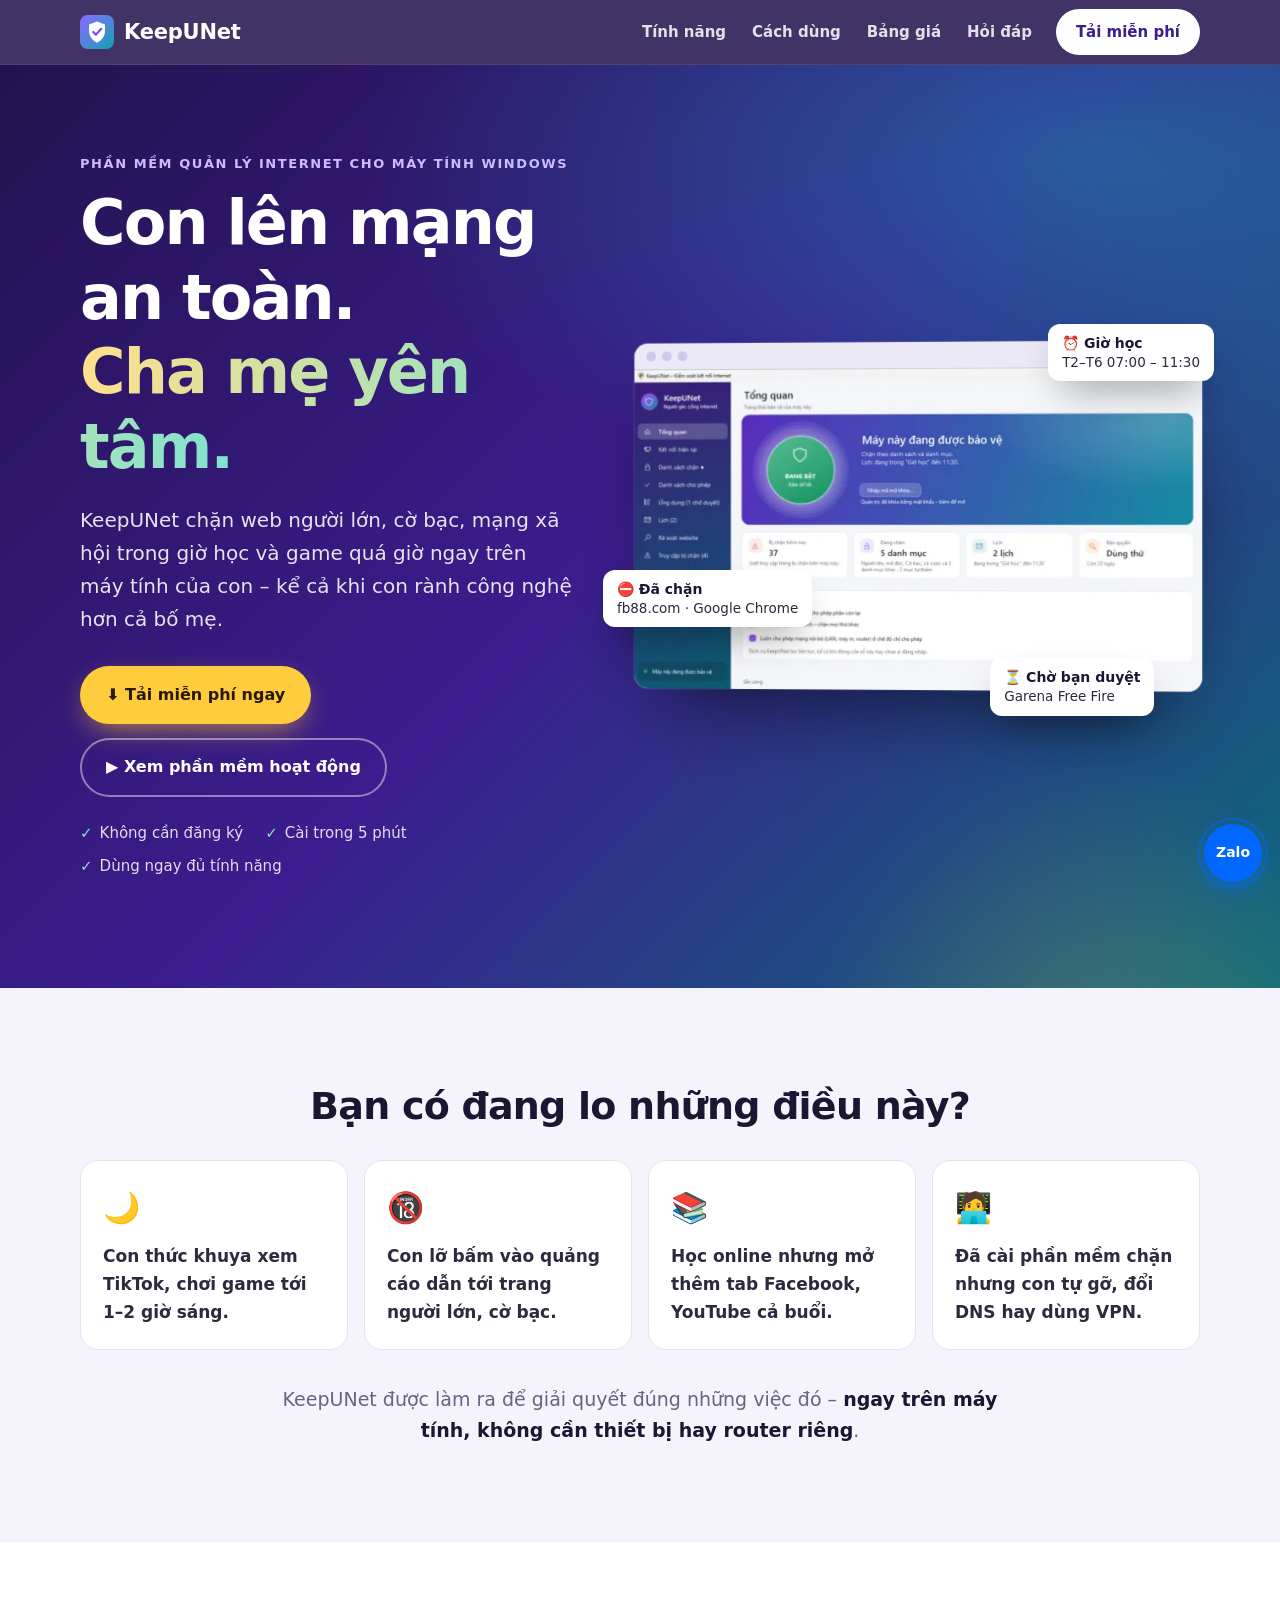
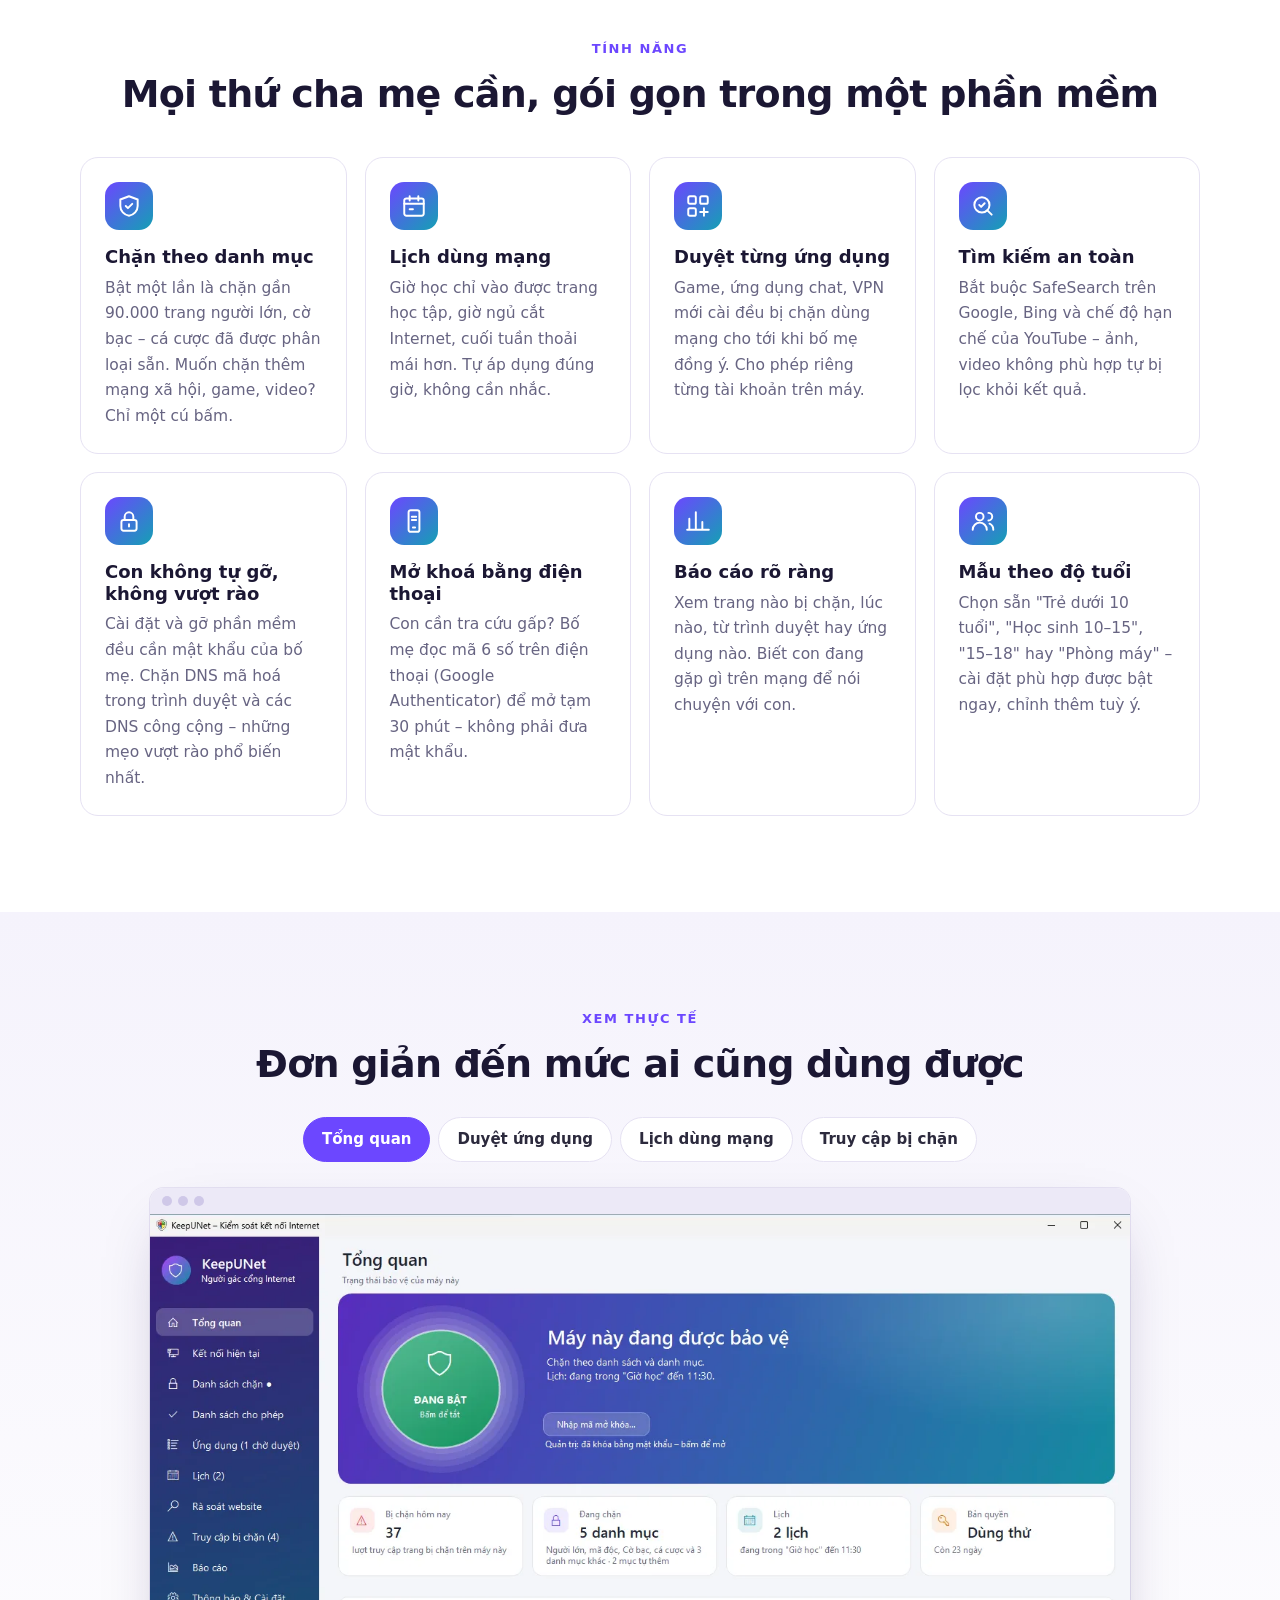
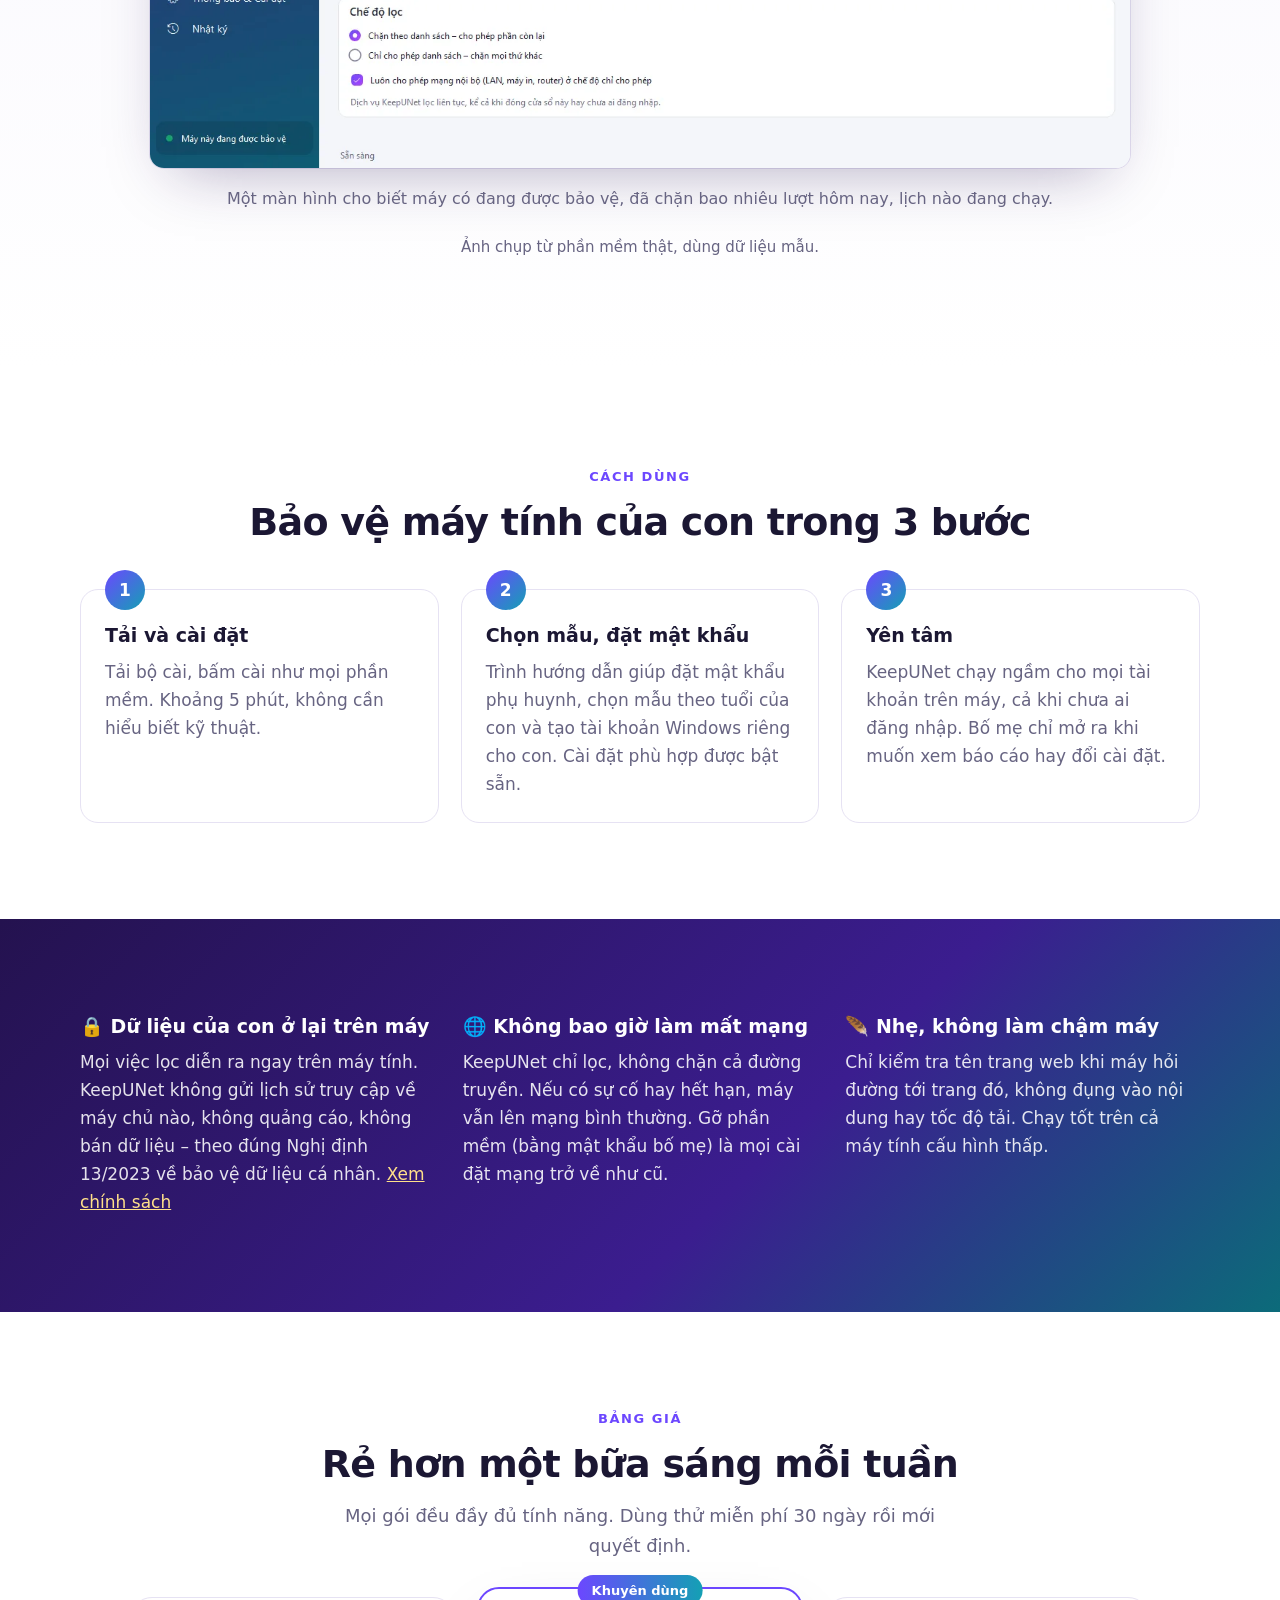
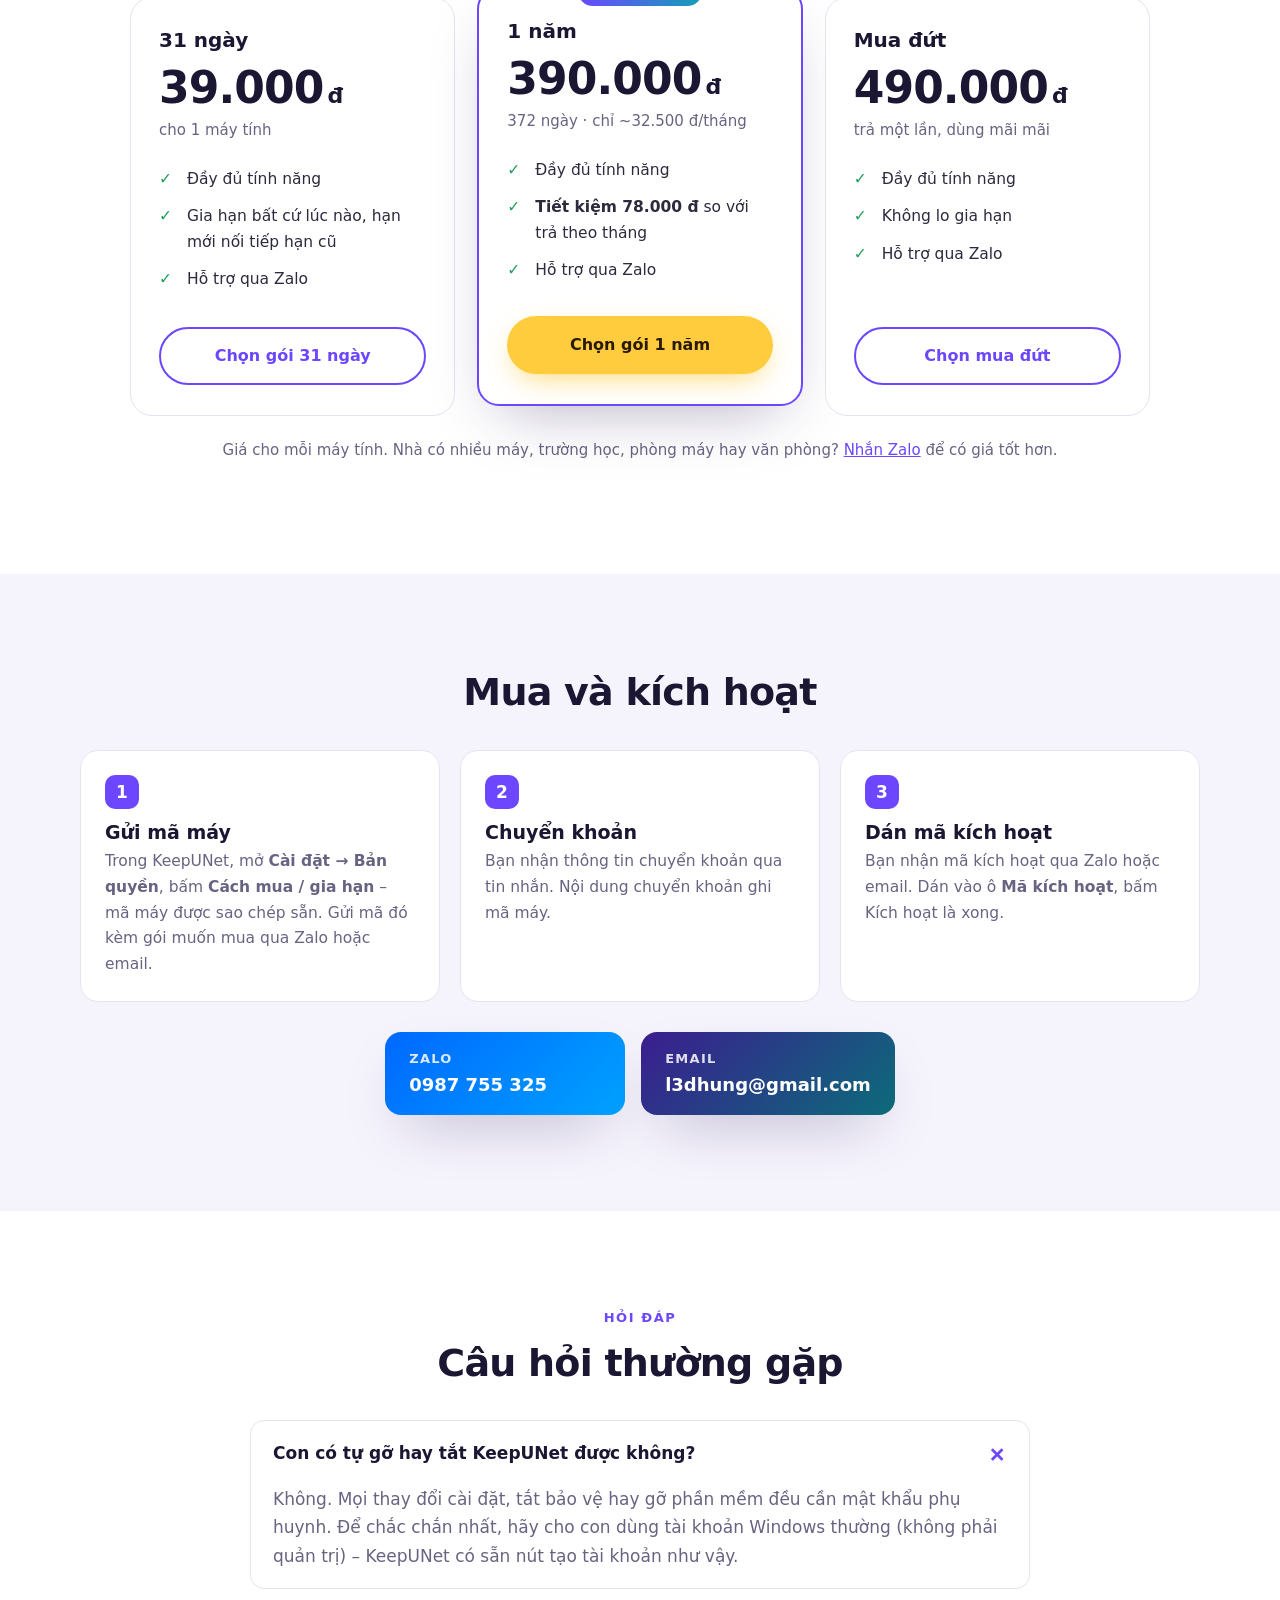
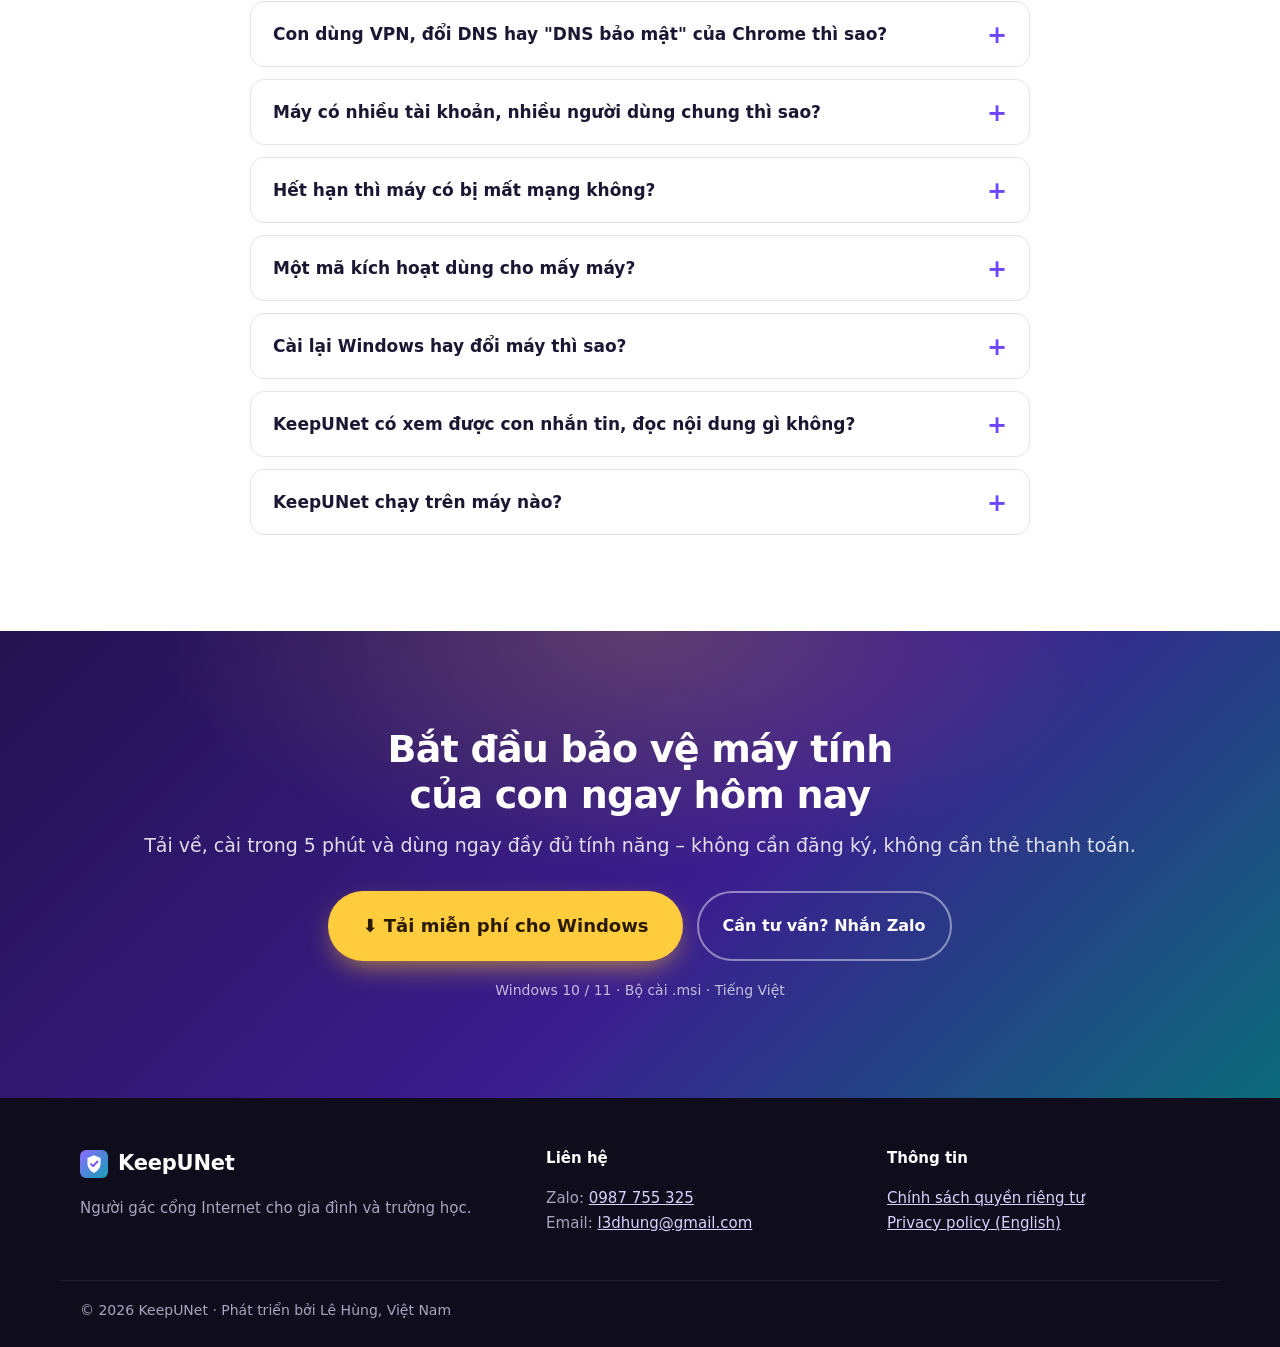
==== commit c7809a48: "Lead the landing page with a free download Co-Authored-By: Claude Opus 5.5 <noreply@anthropic.com>" ====
--- a/index.html
+++ b/index.html
@@ -4,14 +4,14 @@
 <meta charset="utf-8">
 <meta name="viewport" content="width=device-width, initial-scale=1">
 <title>KeepUNet – Chặn web đen, quản lý giờ lên mạng cho con trên máy tính Windows</title>
-<meta name="description" content="KeepUNet chặn web người lớn, cờ bạc, mạng xã hội trong giờ học và game quá giờ ngay trên máy tính Windows của con. Con không tự gỡ, không vượt rào được. Dùng thử miễn phí 30 ngày, từ 39.000 đ.">
+<meta name="description" content="KeepUNet chặn web người lớn, cờ bạc, mạng xã hội trong giờ học và game quá giờ ngay trên máy tính Windows của con. Con không tự gỡ, không vượt rào được. Tải miễn phí, dùng ngay đủ tính năng.">
 <meta name="theme-color" content="#2a1667">
 <link rel="icon" href="shield.svg" type="image/svg+xml">
 <link rel="canonical" href="https://l3dhung.github.io/keepunet-site/">
 <meta property="og:type" content="website">
 <meta property="og:locale" content="vi_VN">
 <meta property="og:title" content="KeepUNet – Con lên mạng an toàn, cha mẹ yên tâm">
-<meta property="og:description" content="Chặn web đen, cờ bạc, game và mạng xã hội theo giờ trên máy tính Windows của con. Dùng thử miễn phí 30 ngày.">
+<meta property="og:description" content="Chặn web đen, cờ bạc, game và mạng xã hội theo giờ trên máy tính Windows của con. Tải miễn phí, dùng ngay.">
 <meta property="og:url" content="https://l3dhung.github.io/keepunet-site/">
 <meta property="og:image" content="https://l3dhung.github.io/keepunet-site/img/og.jpg">
 <meta property="og:image:width" content="1200">
@@ -46,7 +46,7 @@
       <a href="#bang-gia">Bảng giá</a>
       <a href="#hoi-dap">Hỏi đáp</a>
     </nav>
-    <a class="btn btn-small btn-light" href="#tai-ve">Dùng thử miễn phí</a>
+    <a class="btn btn-small btn-light" href="https://github.com/l3dhung/keepunet-site/releases/latest/download/KeepUNet-Setup.msi">Tải miễn phí</a>
   </div>
 </header>
 
@@ -58,13 +58,13 @@
       <h1>Con lên mạng<br>an toàn.<br><span>Cha mẹ yên tâm.</span></h1>
       <p class="lead">KeepUNet chặn web người lớn, cờ bạc, mạng xã hội trong giờ học và game quá giờ ngay trên máy tính của con – kể cả khi con rành công nghệ hơn cả bố mẹ.</p>
       <div class="cta-row">
-        <a class="btn btn-primary" href="#tai-ve">Dùng thử 30 ngày miễn phí</a>
-        <a class="btn btn-ghost" href="#bang-gia">Xem bảng giá</a>
+        <a class="btn btn-primary" href="https://github.com/l3dhung/keepunet-site/releases/latest/download/KeepUNet-Setup.msi">⬇ Tải miễn phí ngay</a>
+        <a class="btn btn-ghost" href="#xem-thuc-te">▶ Xem phần mềm hoạt động</a>
       </div>
       <ul class="ticks">
-        <li>Không cần thẻ thanh toán</li>
+        <li>Không cần đăng ký</li>
         <li>Cài trong 5 phút</li>
-        <li>100% tiếng Việt</li>
+        <li>Dùng ngay đủ tính năng</li>
       </ul>
     </div>
     <div class="hero-shot">
@@ -141,7 +141,7 @@
   </div>
 </section>
 
-<section class="tour">
+<section class="tour" id="xem-thuc-te">
   <div class="wrap">
     <p class="eyebrow dark center">Xem thực tế</p>
     <h2 class="center">Đơn giản đến mức ai cũng dùng được</h2>
@@ -293,9 +293,9 @@
 <section class="final" id="tai-ve">
   <div class="wrap center">
     <h2>Bắt đầu bảo vệ máy tính của con ngay hôm nay</h2>
-    <p>Dùng thử đầy đủ tính năng trong 30 ngày, không cần thẻ thanh toán.</p>
+    <p>Tải về, cài trong 5 phút và dùng ngay đầy đủ tính năng – không cần đăng ký, không cần thẻ thanh toán.</p>
     <div class="cta-row center">
-      <a class="btn btn-primary btn-big" href="https://github.com/l3dhung/keepunet-site/releases/latest/download/KeepUNet-Setup.msi">⬇ Tải KeepUNet cho Windows</a>
+      <a class="btn btn-primary btn-big" href="https://github.com/l3dhung/keepunet-site/releases/latest/download/KeepUNet-Setup.msi">⬇ Tải miễn phí cho Windows</a>
       <a class="btn btn-ghost" href="https://zalo.me/0987755325" target="_blank" rel="noopener">Cần tư vấn? Nhắn Zalo</a>
     </div>
     <p class="small">Windows 10 / 11 · Bộ cài .msi · Tiếng Việt</p>
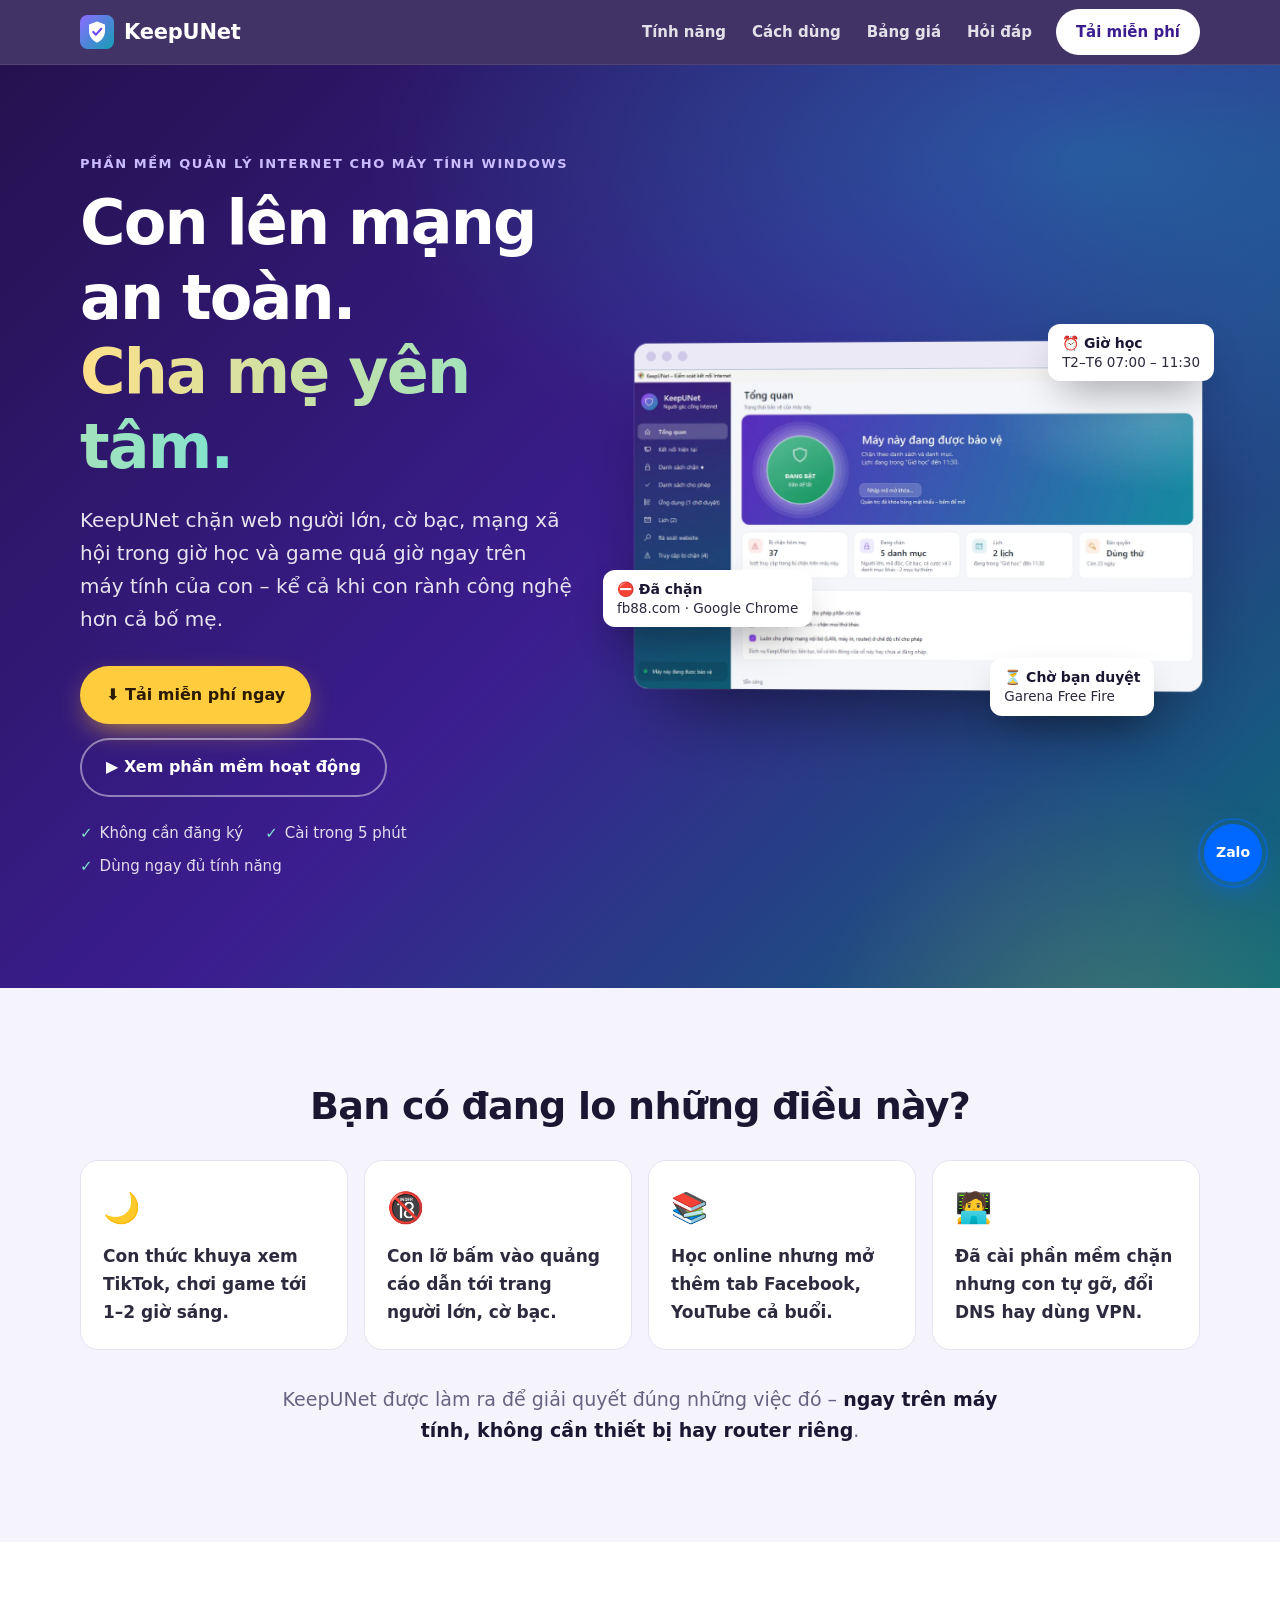
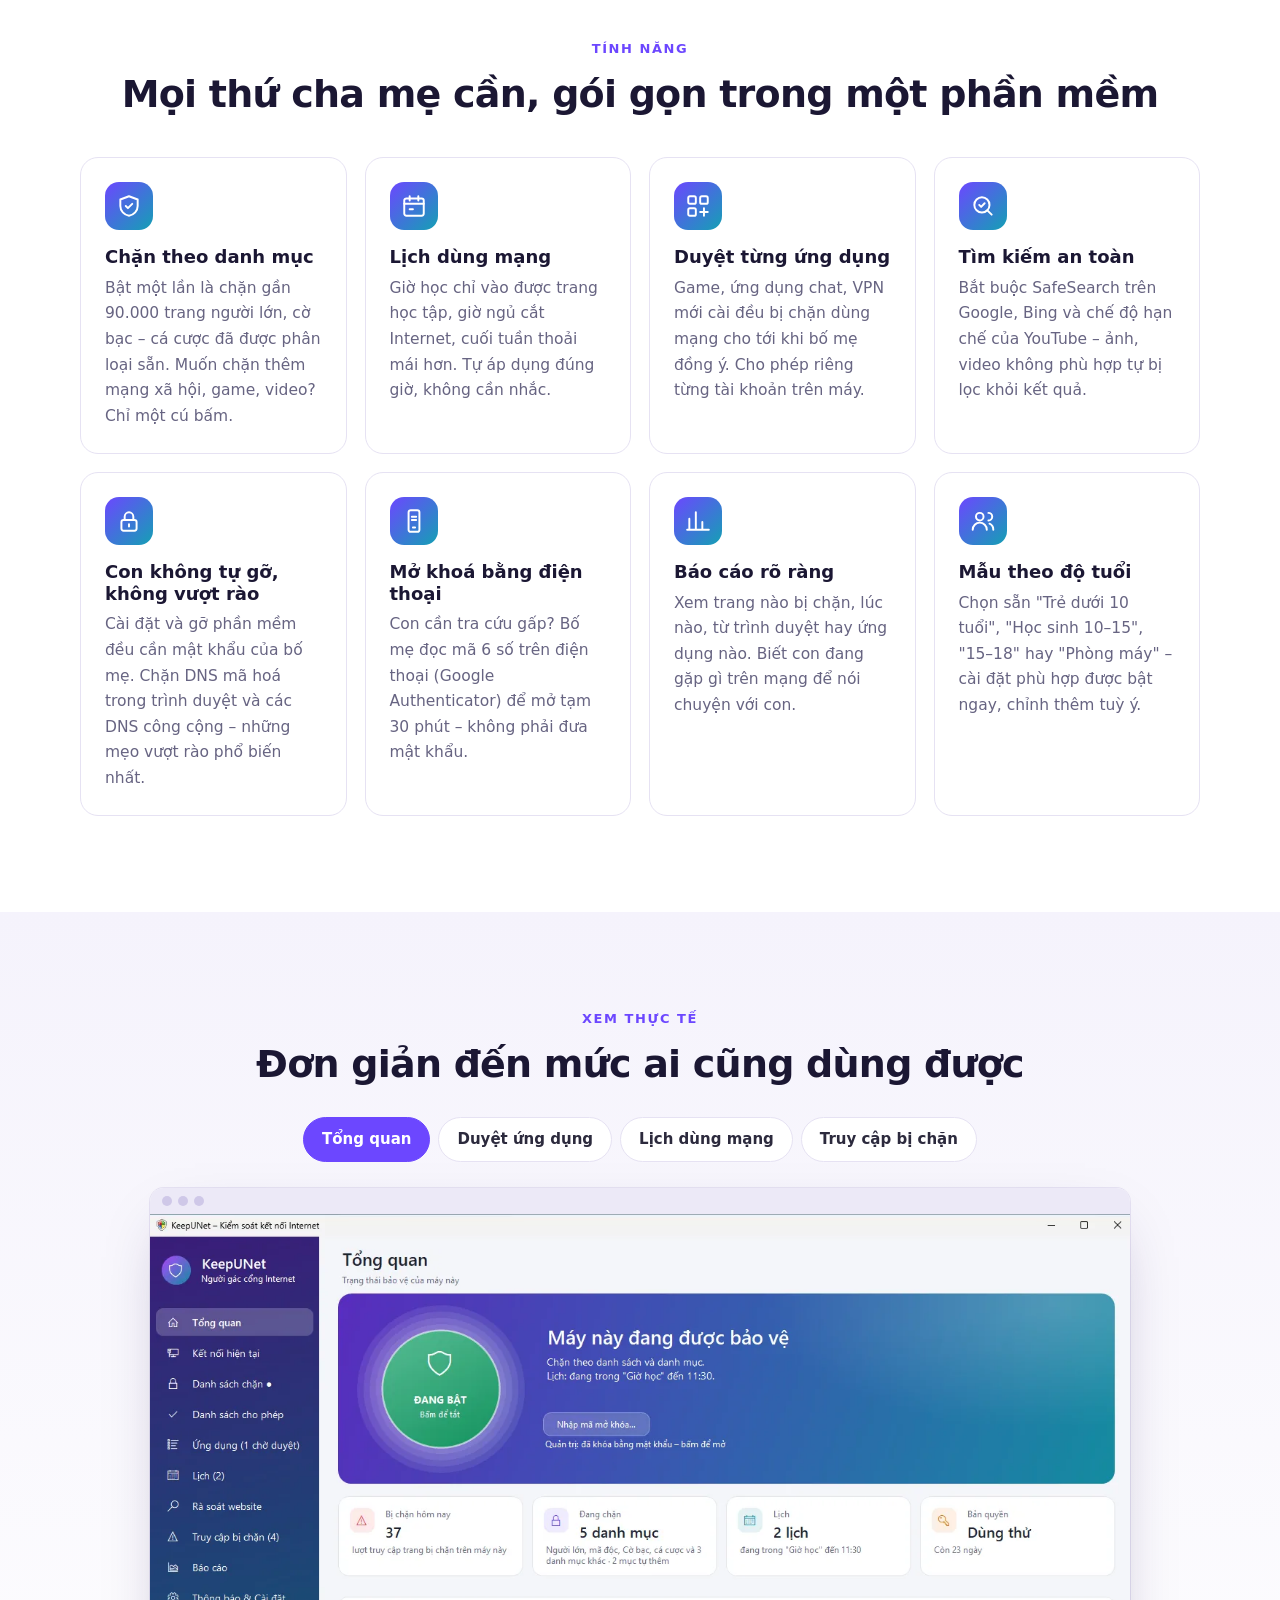
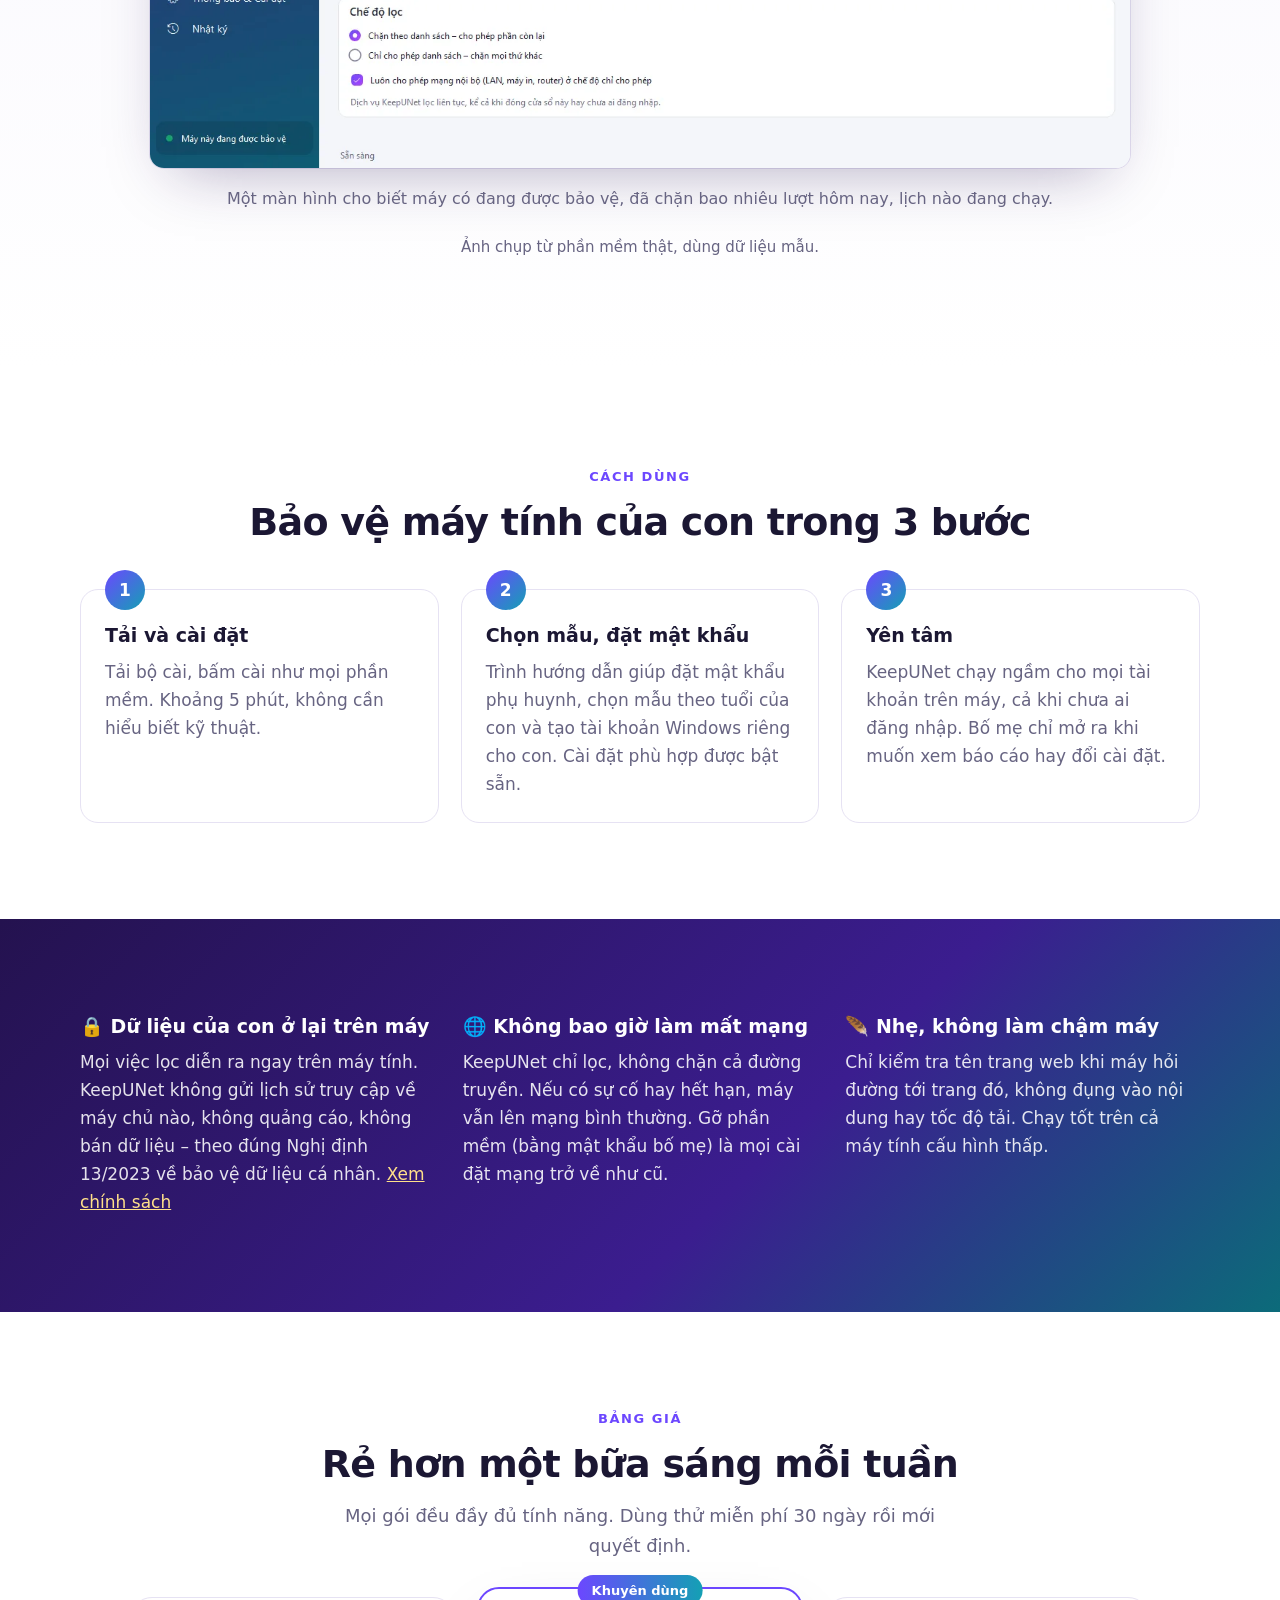
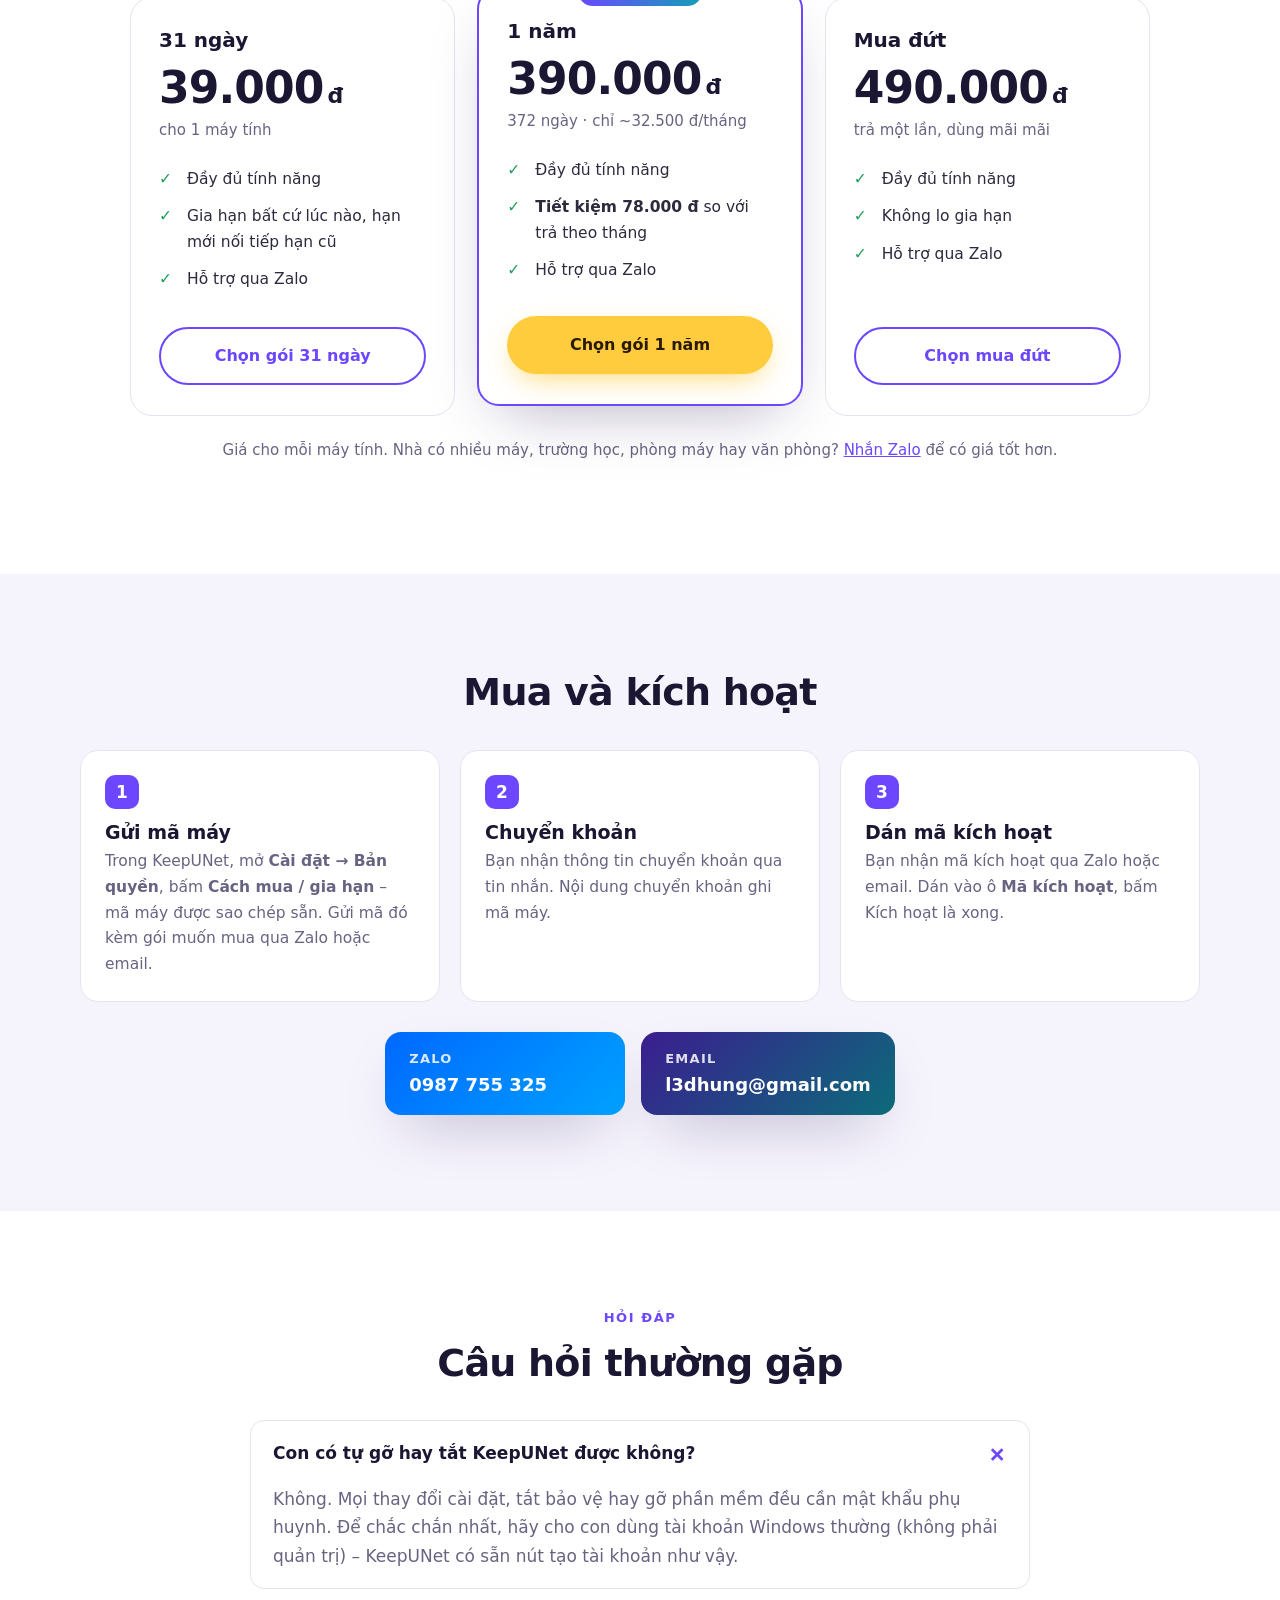
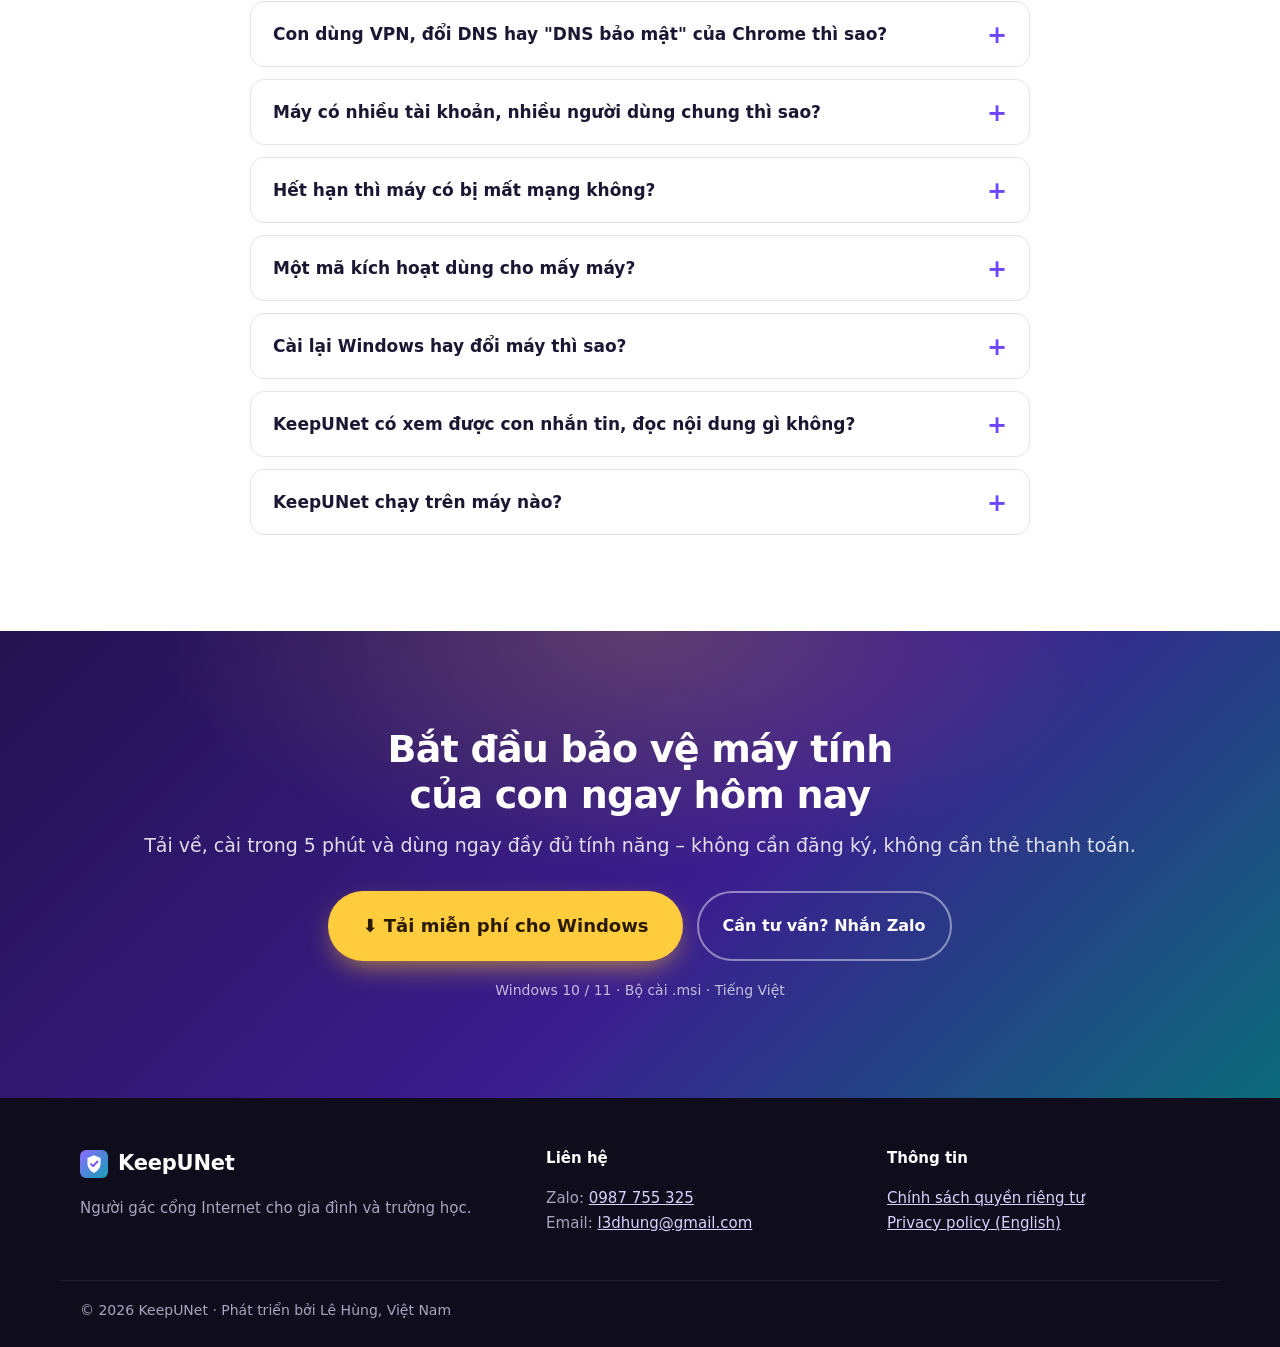
==== commit 5b6e9161: "Move the public site to keepunet.vn Co-Authored-By: Claude Opus 5.5 <noreply@anthropic.com>" ====
--- a/index.html
+++ b/index.html
@@ -7,13 +7,13 @@
 <meta name="description" content="KeepUNet chặn web người lớn, cờ bạc, mạng xã hội trong giờ học và game quá giờ ngay trên máy tính Windows của con. Con không tự gỡ, không vượt rào được. Tải miễn phí, dùng ngay đủ tính năng.">
 <meta name="theme-color" content="#2a1667">
 <link rel="icon" href="shield.svg" type="image/svg+xml">
-<link rel="canonical" href="https://l3dhung.github.io/keepunet-site/">
+<link rel="canonical" href="https://keepunet.vn/">
 <meta property="og:type" content="website">
 <meta property="og:locale" content="vi_VN">
 <meta property="og:title" content="KeepUNet – Con lên mạng an toàn, cha mẹ yên tâm">
 <meta property="og:description" content="Chặn web đen, cờ bạc, game và mạng xã hội theo giờ trên máy tính Windows của con. Tải miễn phí, dùng ngay.">
-<meta property="og:url" content="https://l3dhung.github.io/keepunet-site/">
-<meta property="og:image" content="https://l3dhung.github.io/keepunet-site/img/og.jpg">
+<meta property="og:url" content="https://keepunet.vn/">
+<meta property="og:image" content="https://keepunet.vn/img/og.jpg">
 <meta property="og:image:width" content="1200">
 <meta property="og:image:height" content="630">
 <meta name="twitter:card" content="summary_large_image">
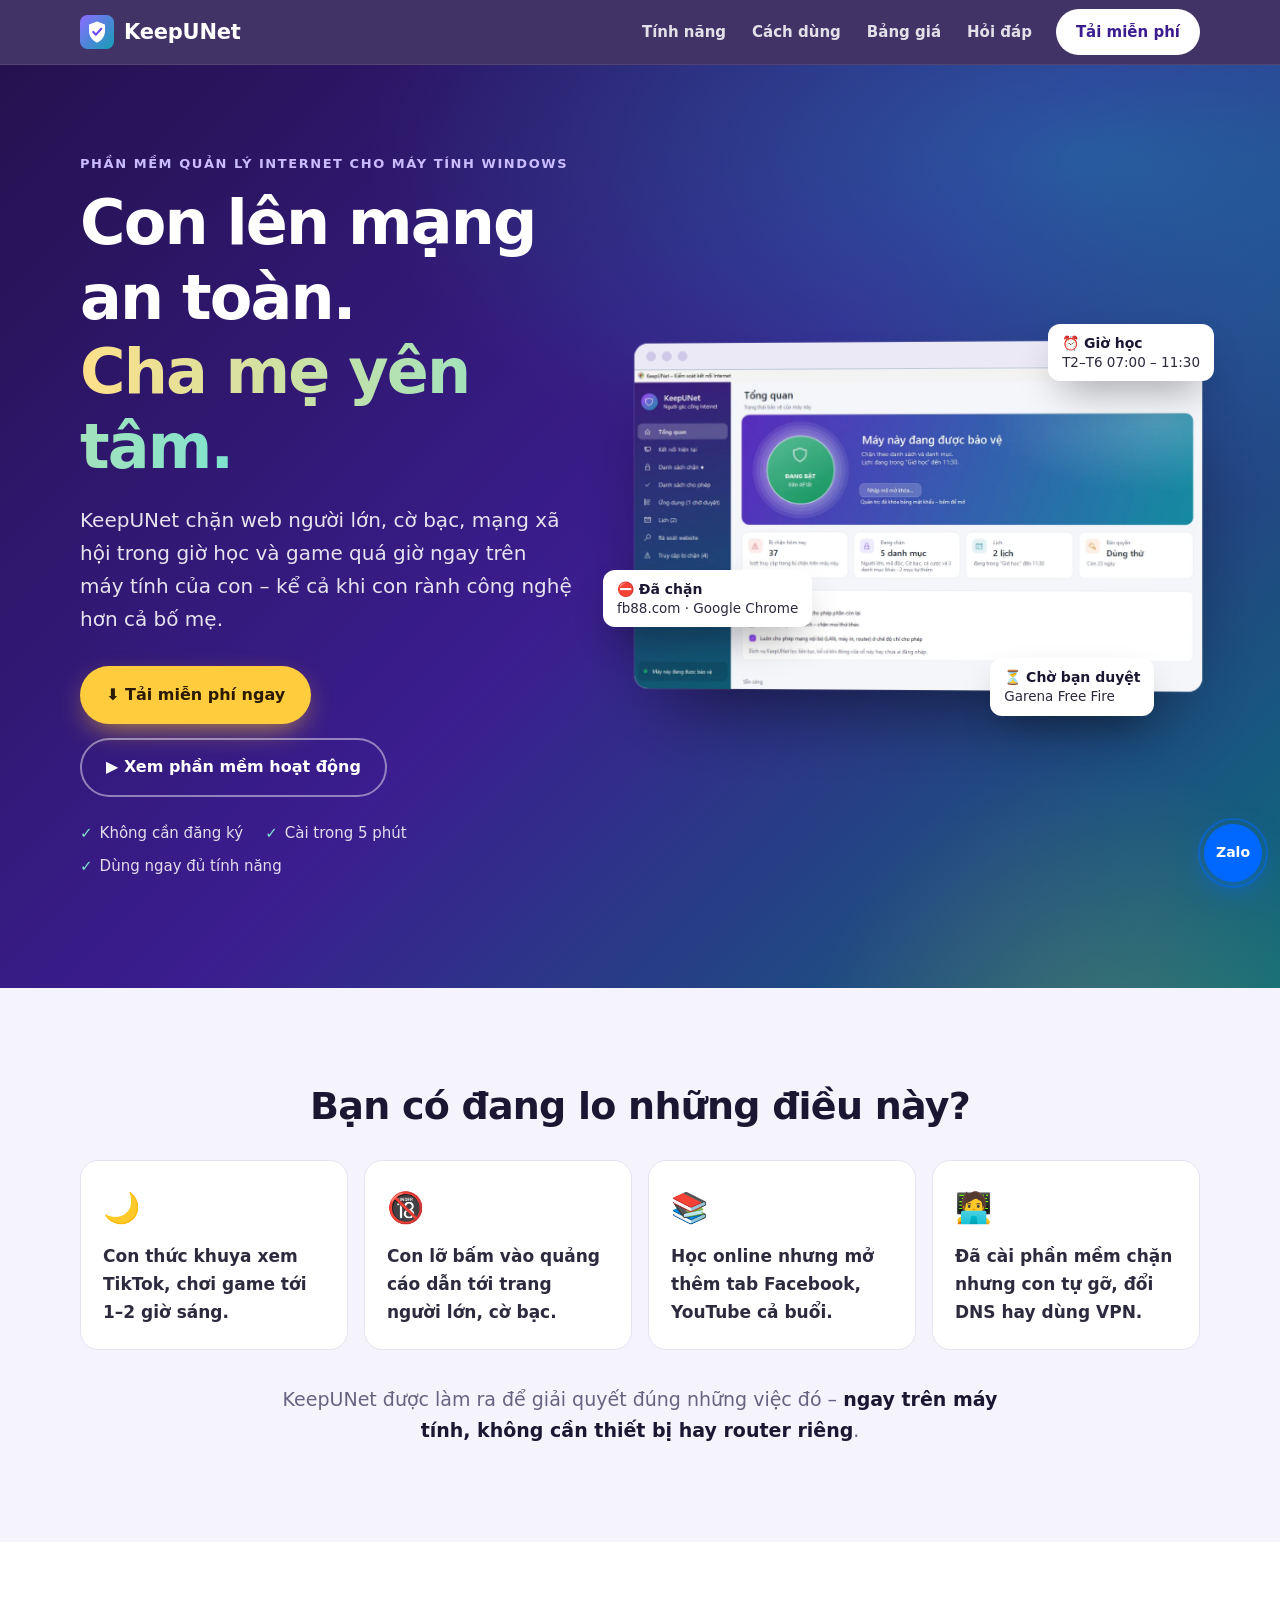
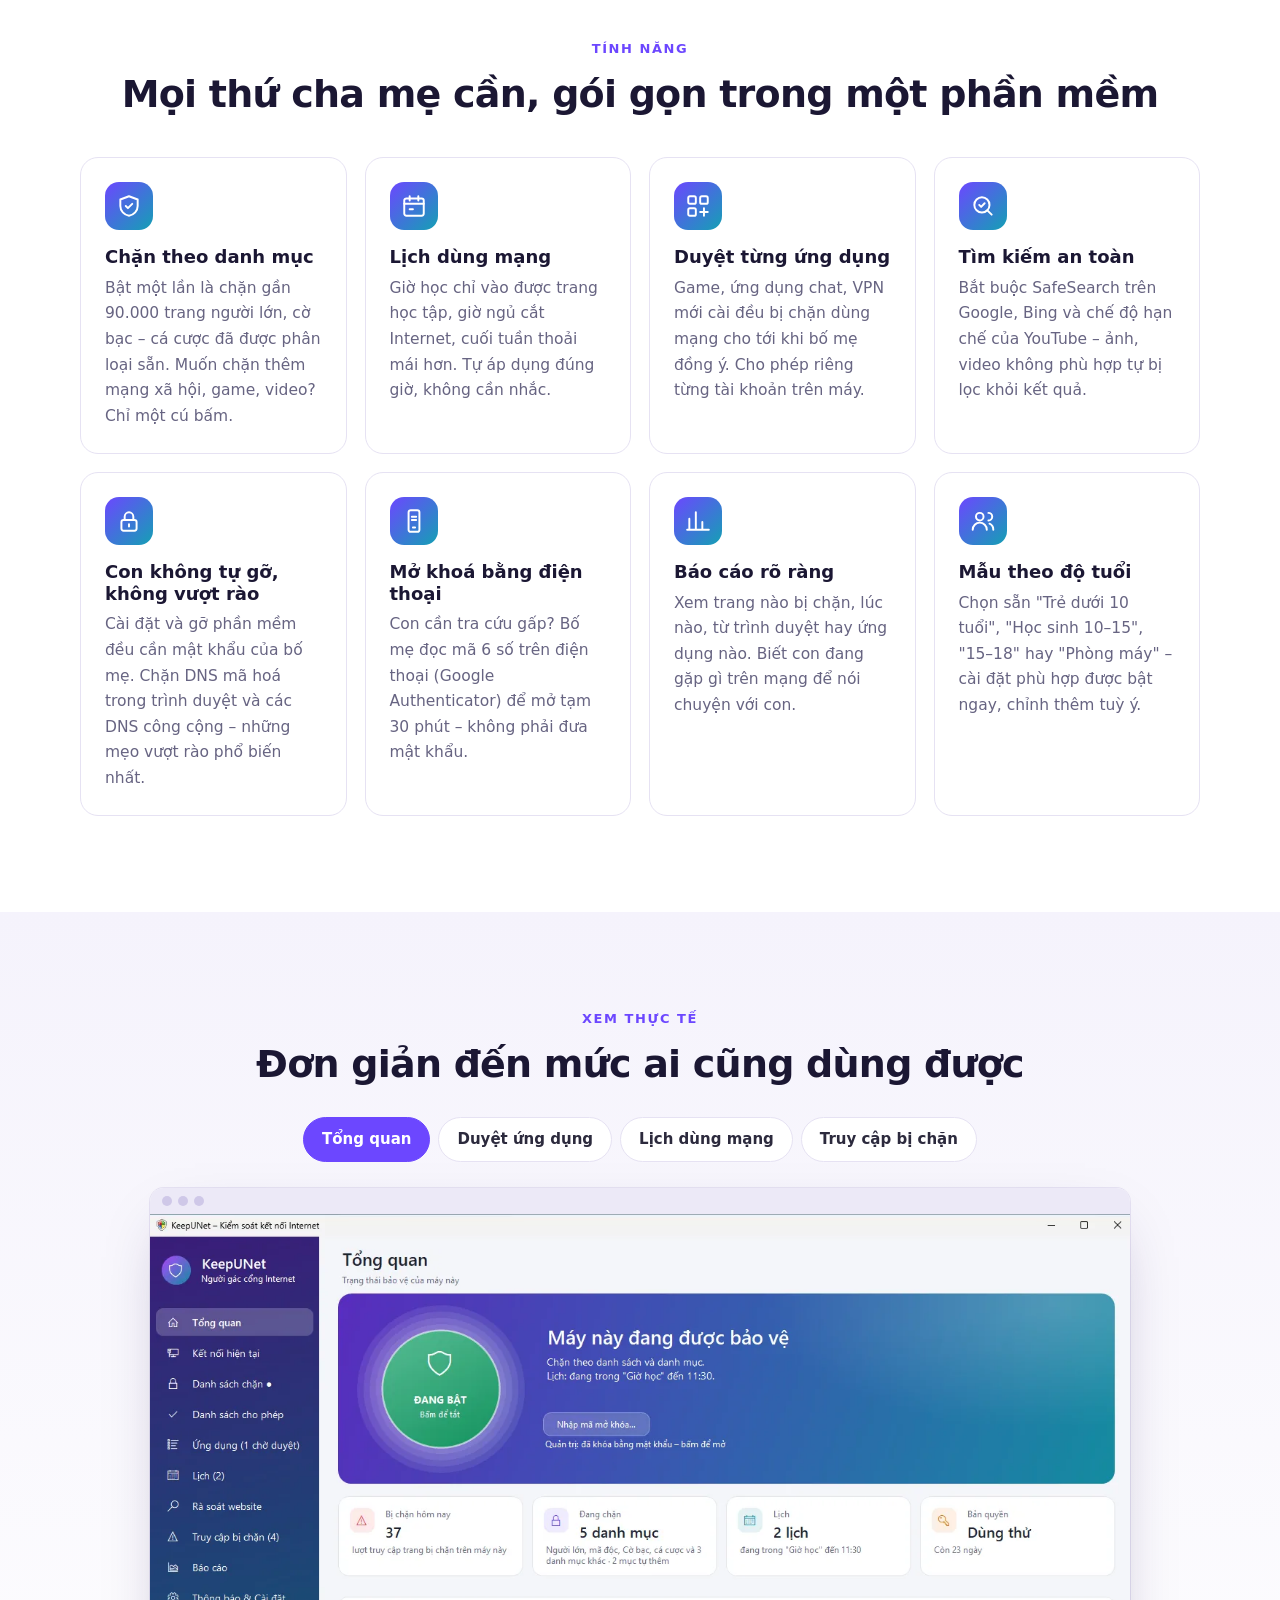
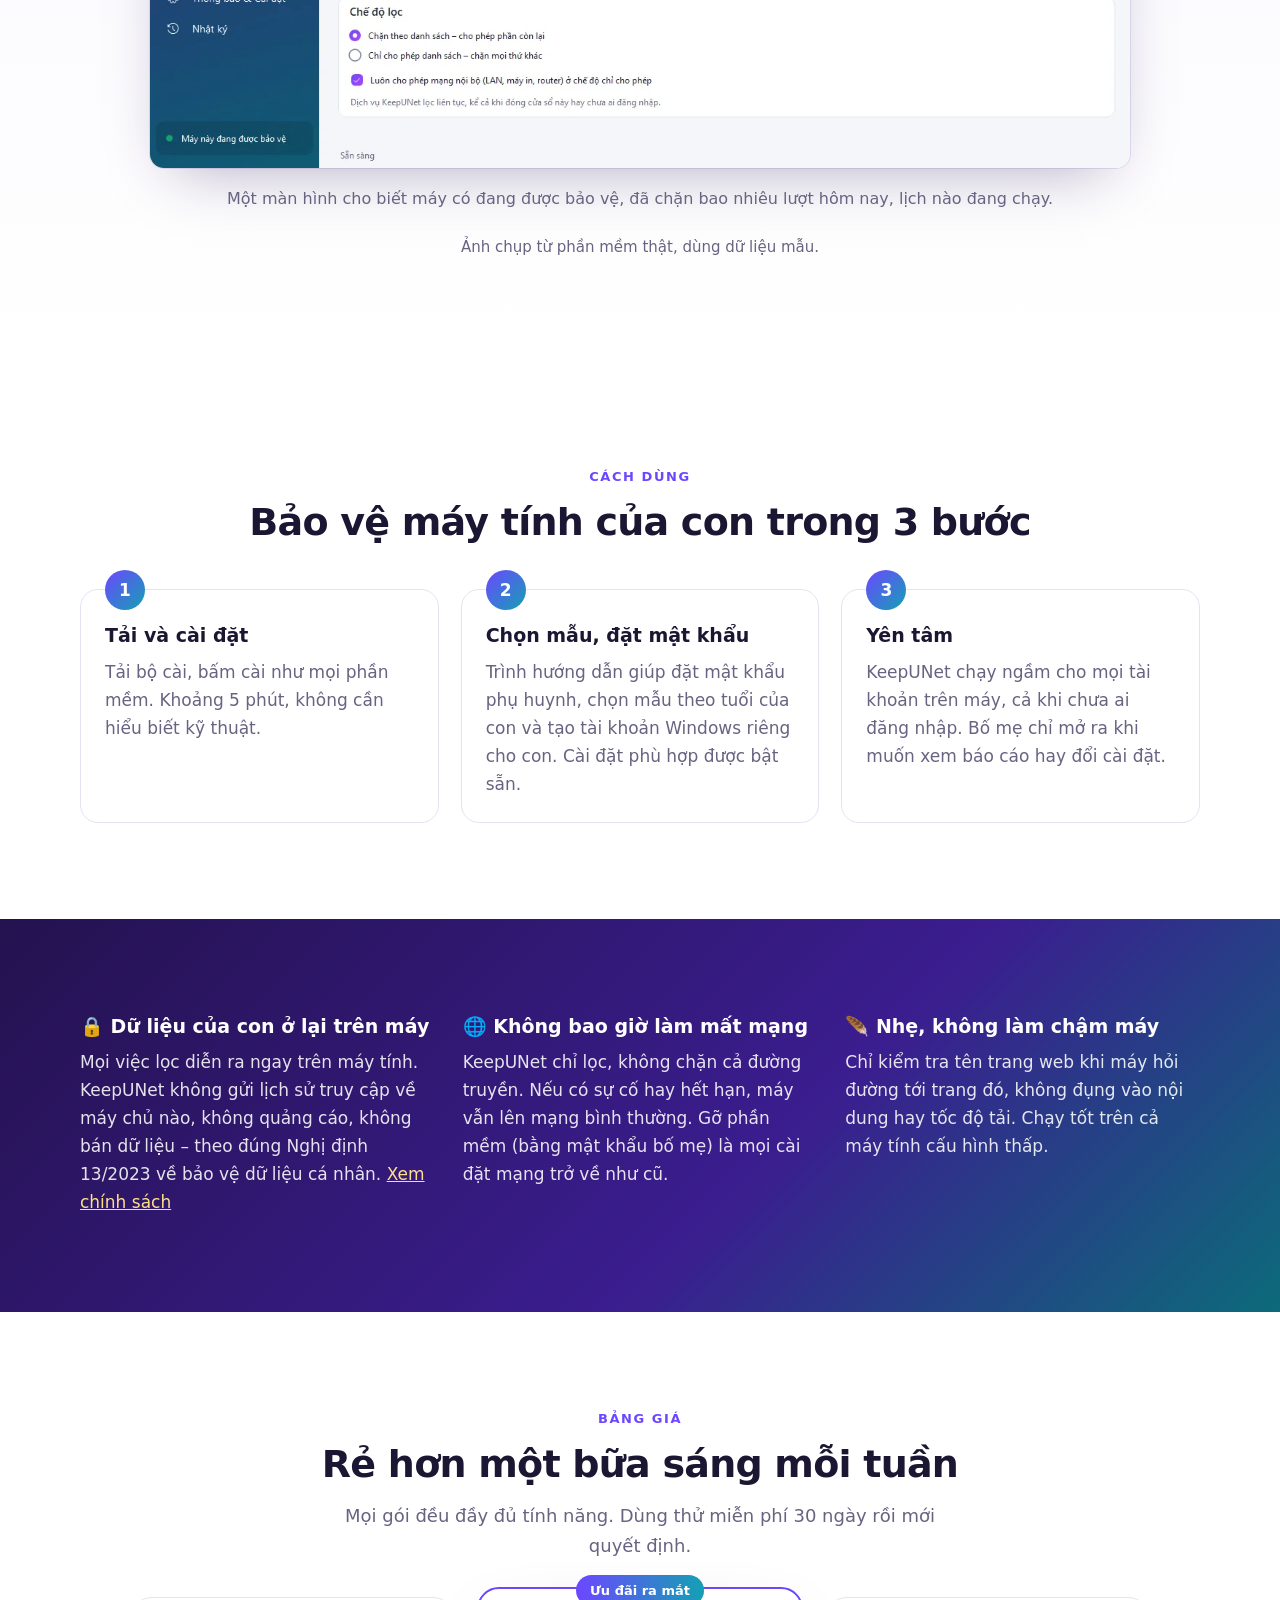
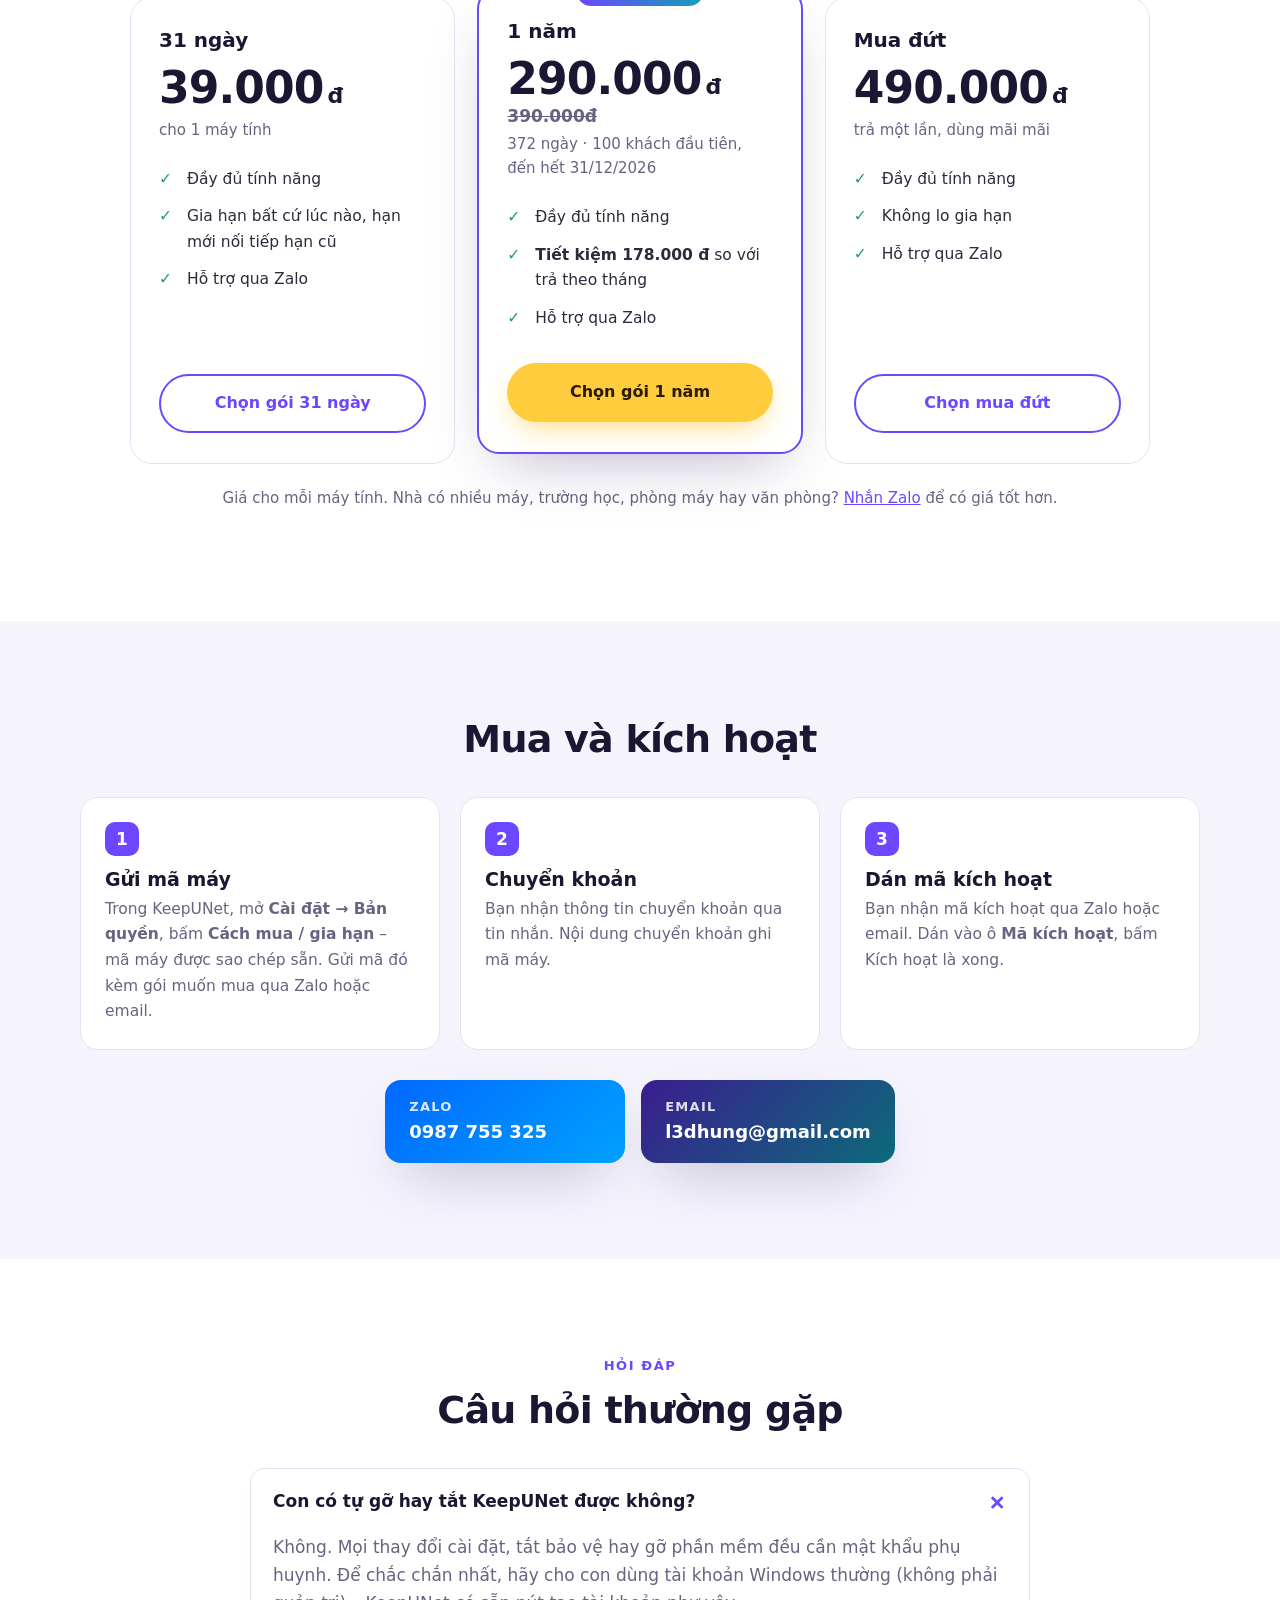
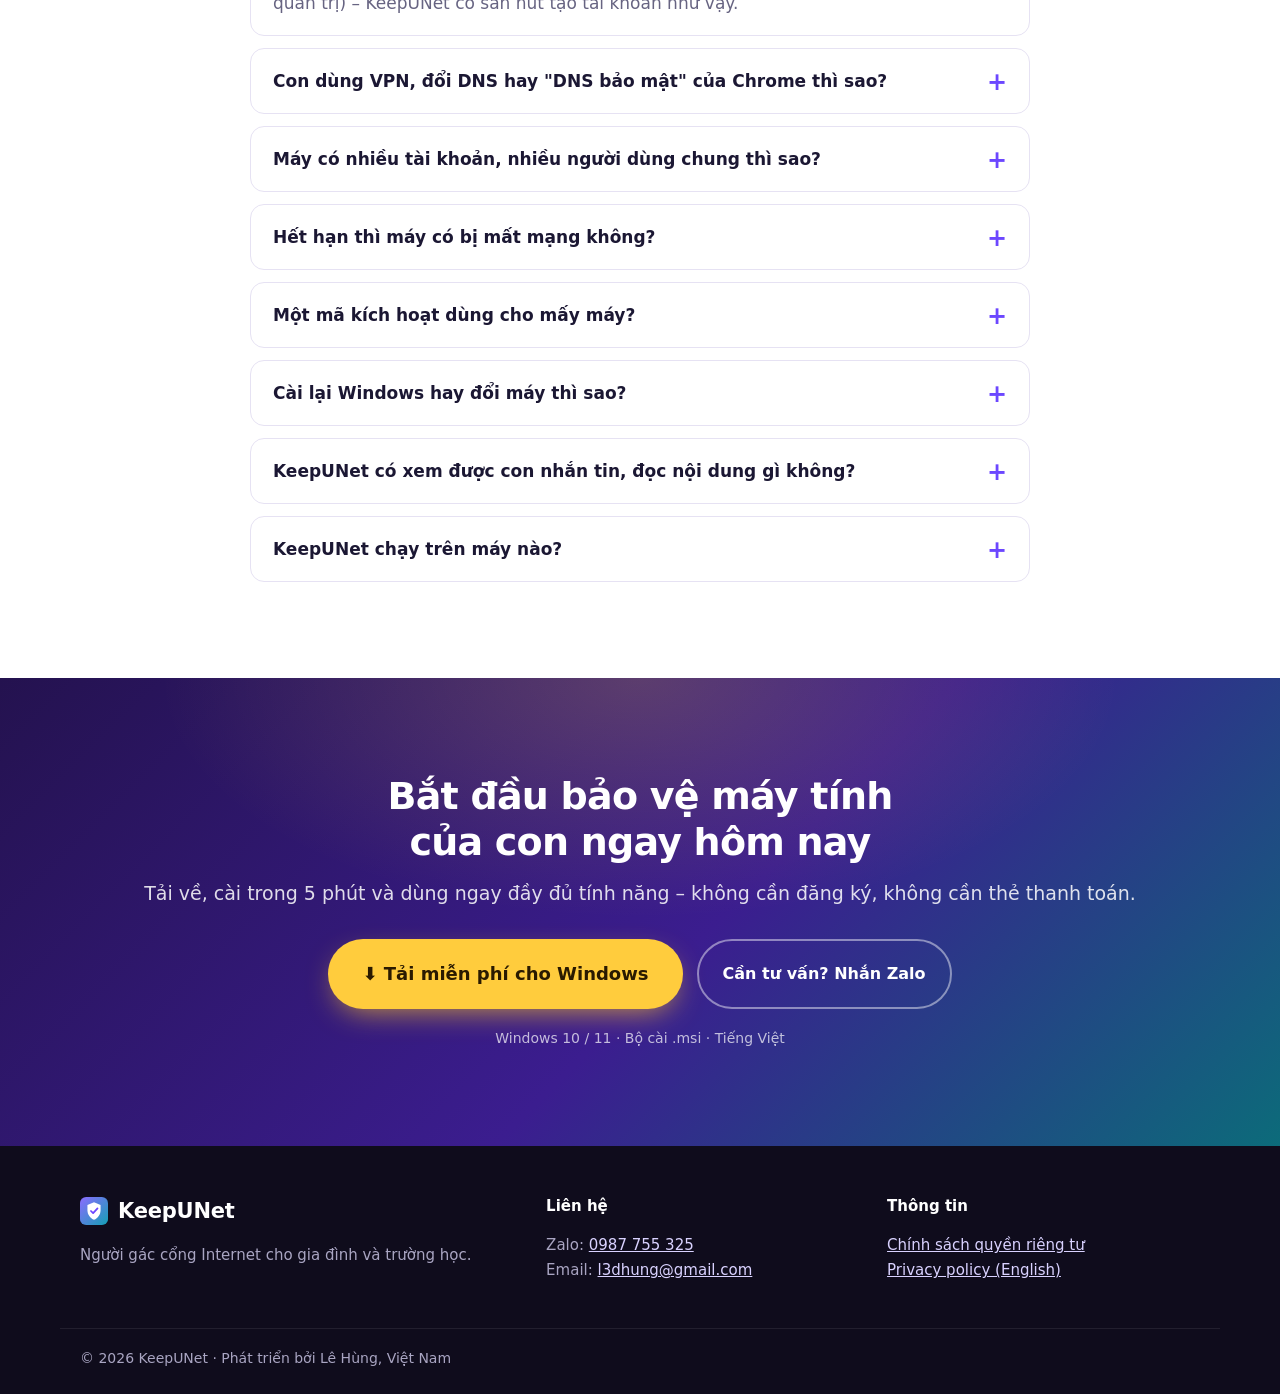
==== commit 051012df: "Add launch offer and the first Fanpage post images Co-Authored-By: Claude Opus 5.5 <noreply@anthropi" ====
--- a/index.html
+++ b/index.html
@@ -209,13 +209,13 @@
         <a class="btn btn-outline" href="#mua">Chọn gói 31 ngày</a>
       </div>
       <div class="price best">
-        <span class="tag">Khuyên dùng</span>
+        <span class="tag">Ưu đãi ra mắt</span>
         <h3>1 năm</h3>
-        <p class="amount">390.000<small>đ</small></p>
-        <p class="per">372 ngày · chỉ ~32.500 đ/tháng</p>
+        <p class="amount">290.000<small>đ</small> <s class="was">390.000đ</s></p>
+        <p class="per">372 ngày · 100 khách đầu tiên, đến hết 31/12/2026</p>
         <ul>
           <li>Đầy đủ tính năng</li>
-          <li><b>Tiết kiệm 78.000 đ</b> so với trả theo tháng</li>
+          <li><b>Tiết kiệm 178.000 đ</b> so với trả theo tháng</li>
           <li>Hỗ trợ qua Zalo</li>
         </ul>
         <a class="btn btn-primary" href="#mua">Chọn gói 1 năm</a>
--- a/home.css
+++ b/home.css
@@ -253,3 +253,4 @@
   .contact { min-width: 0; width: 100%; }
   .btn { white-space: normal; text-align: center; }
 }
+.was { display: block; font-size: 17px; font-weight: 600; color: var(--muted); margin-top: 4px; letter-spacing: 0; }
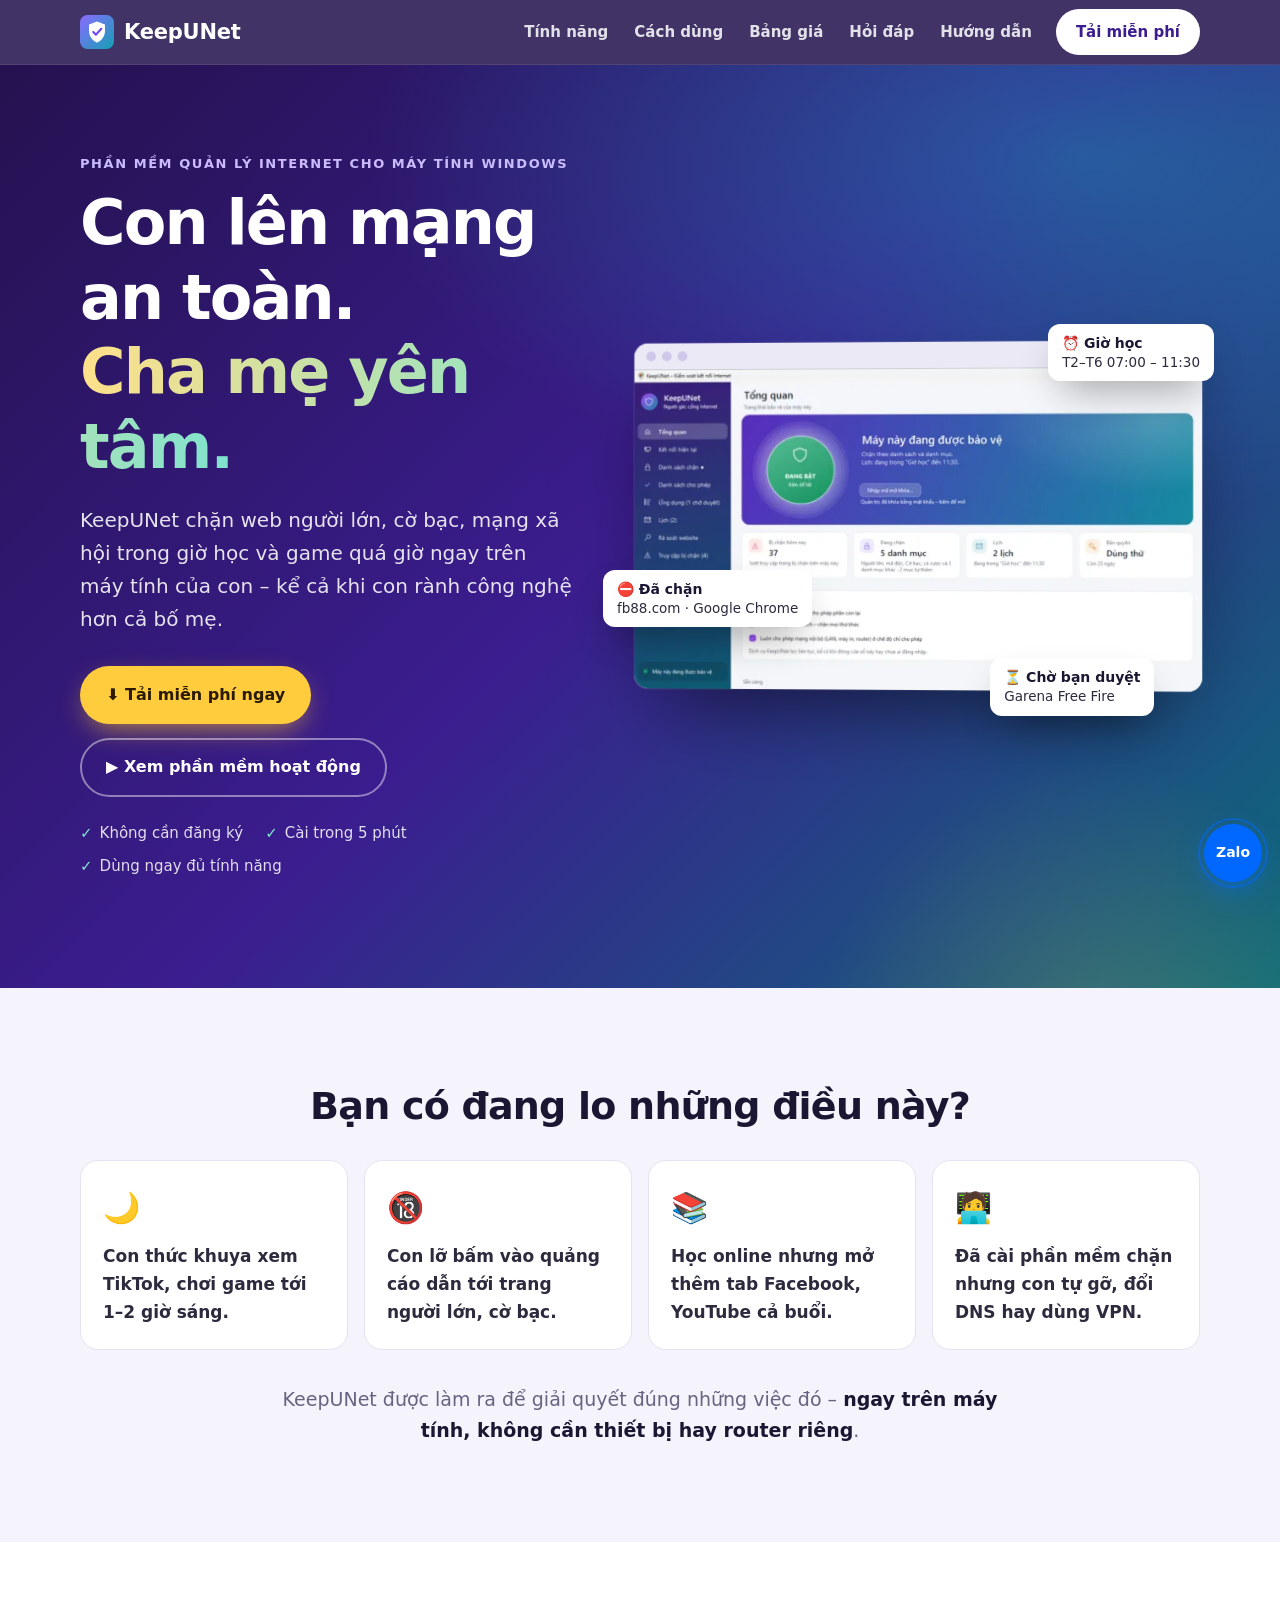
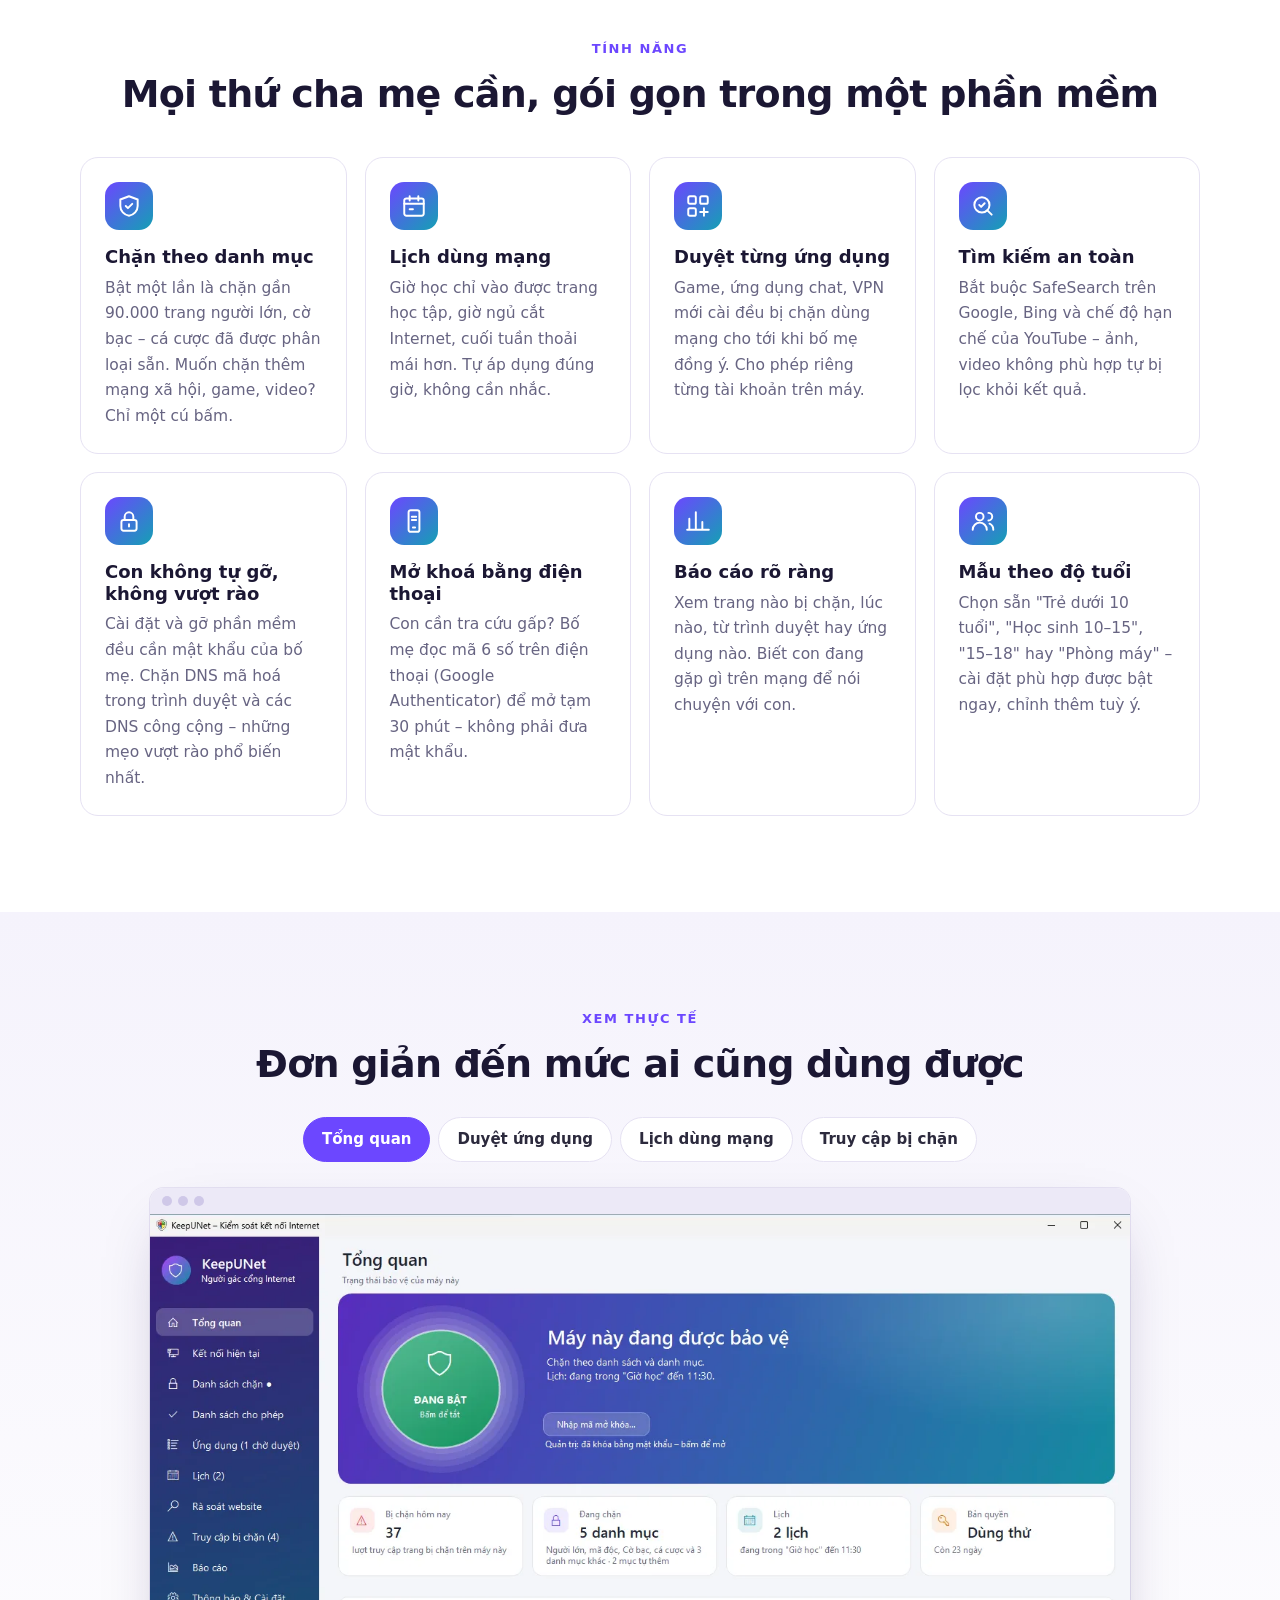
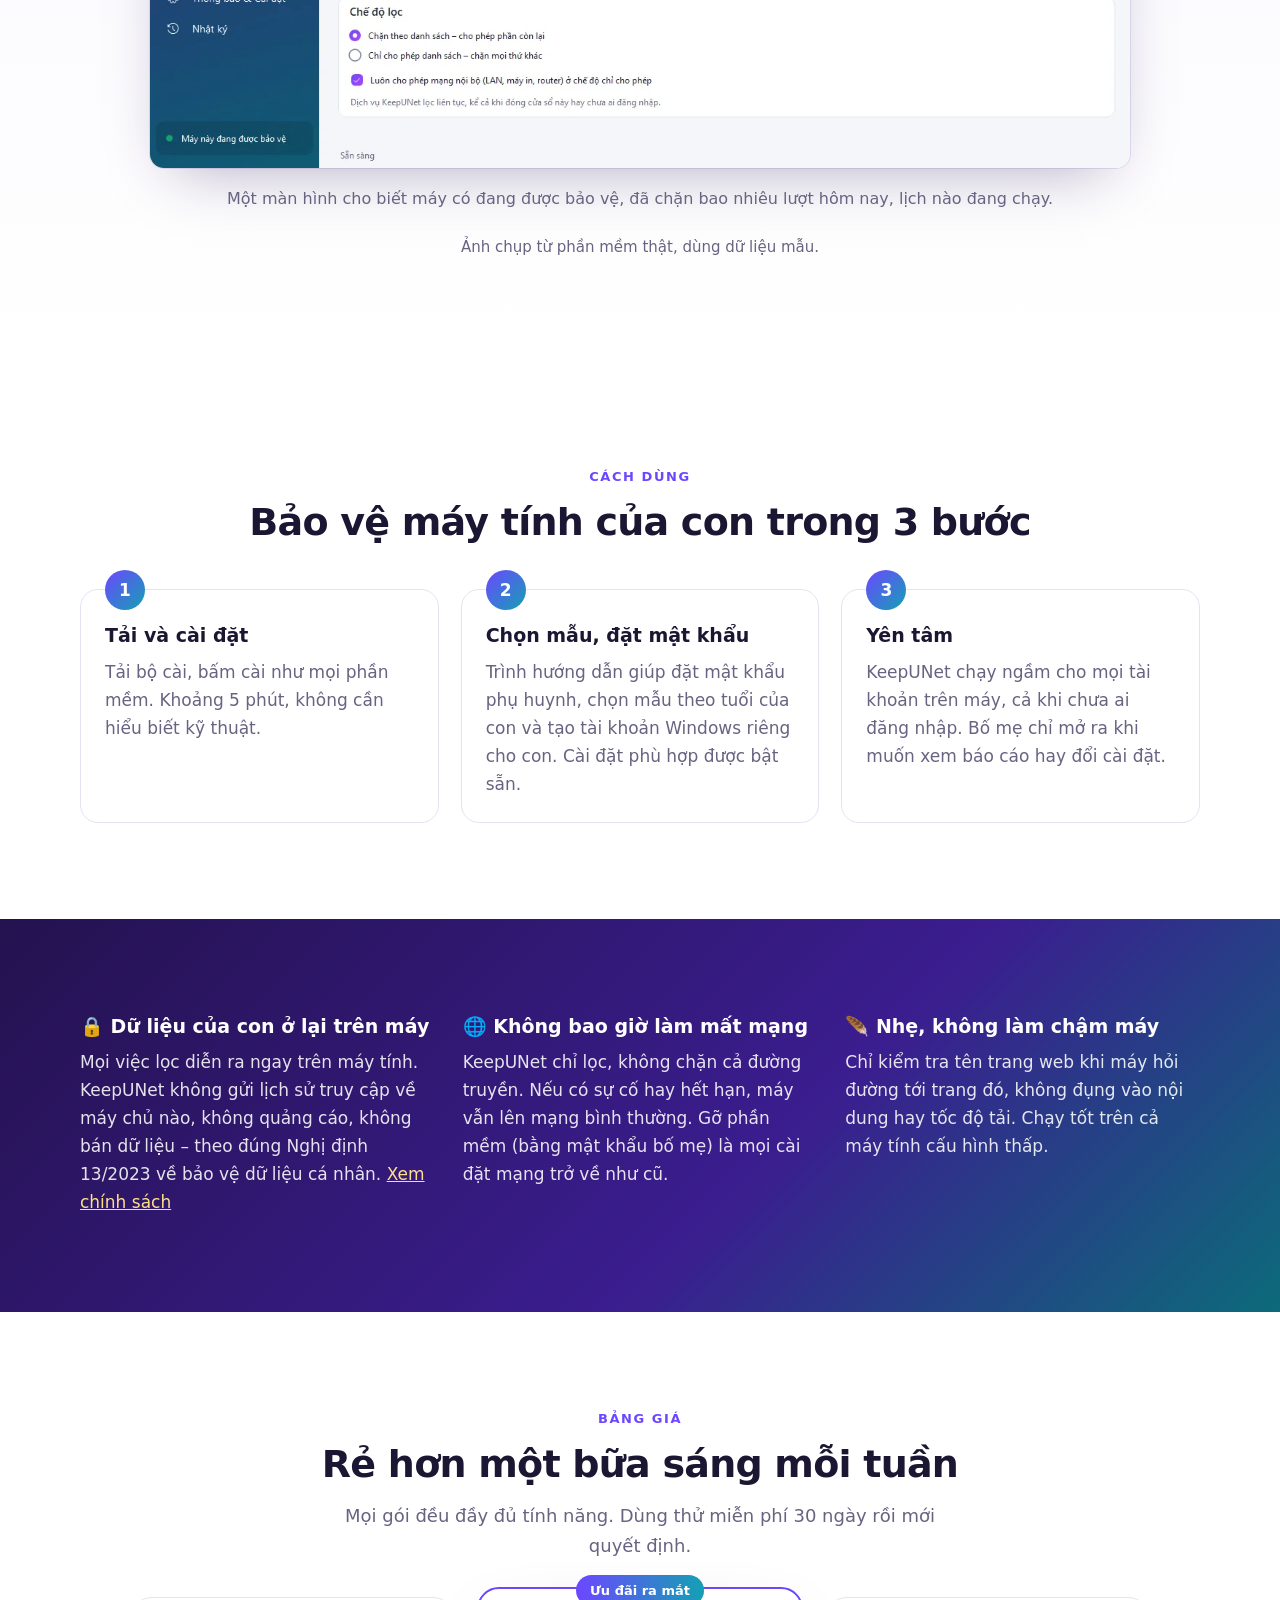
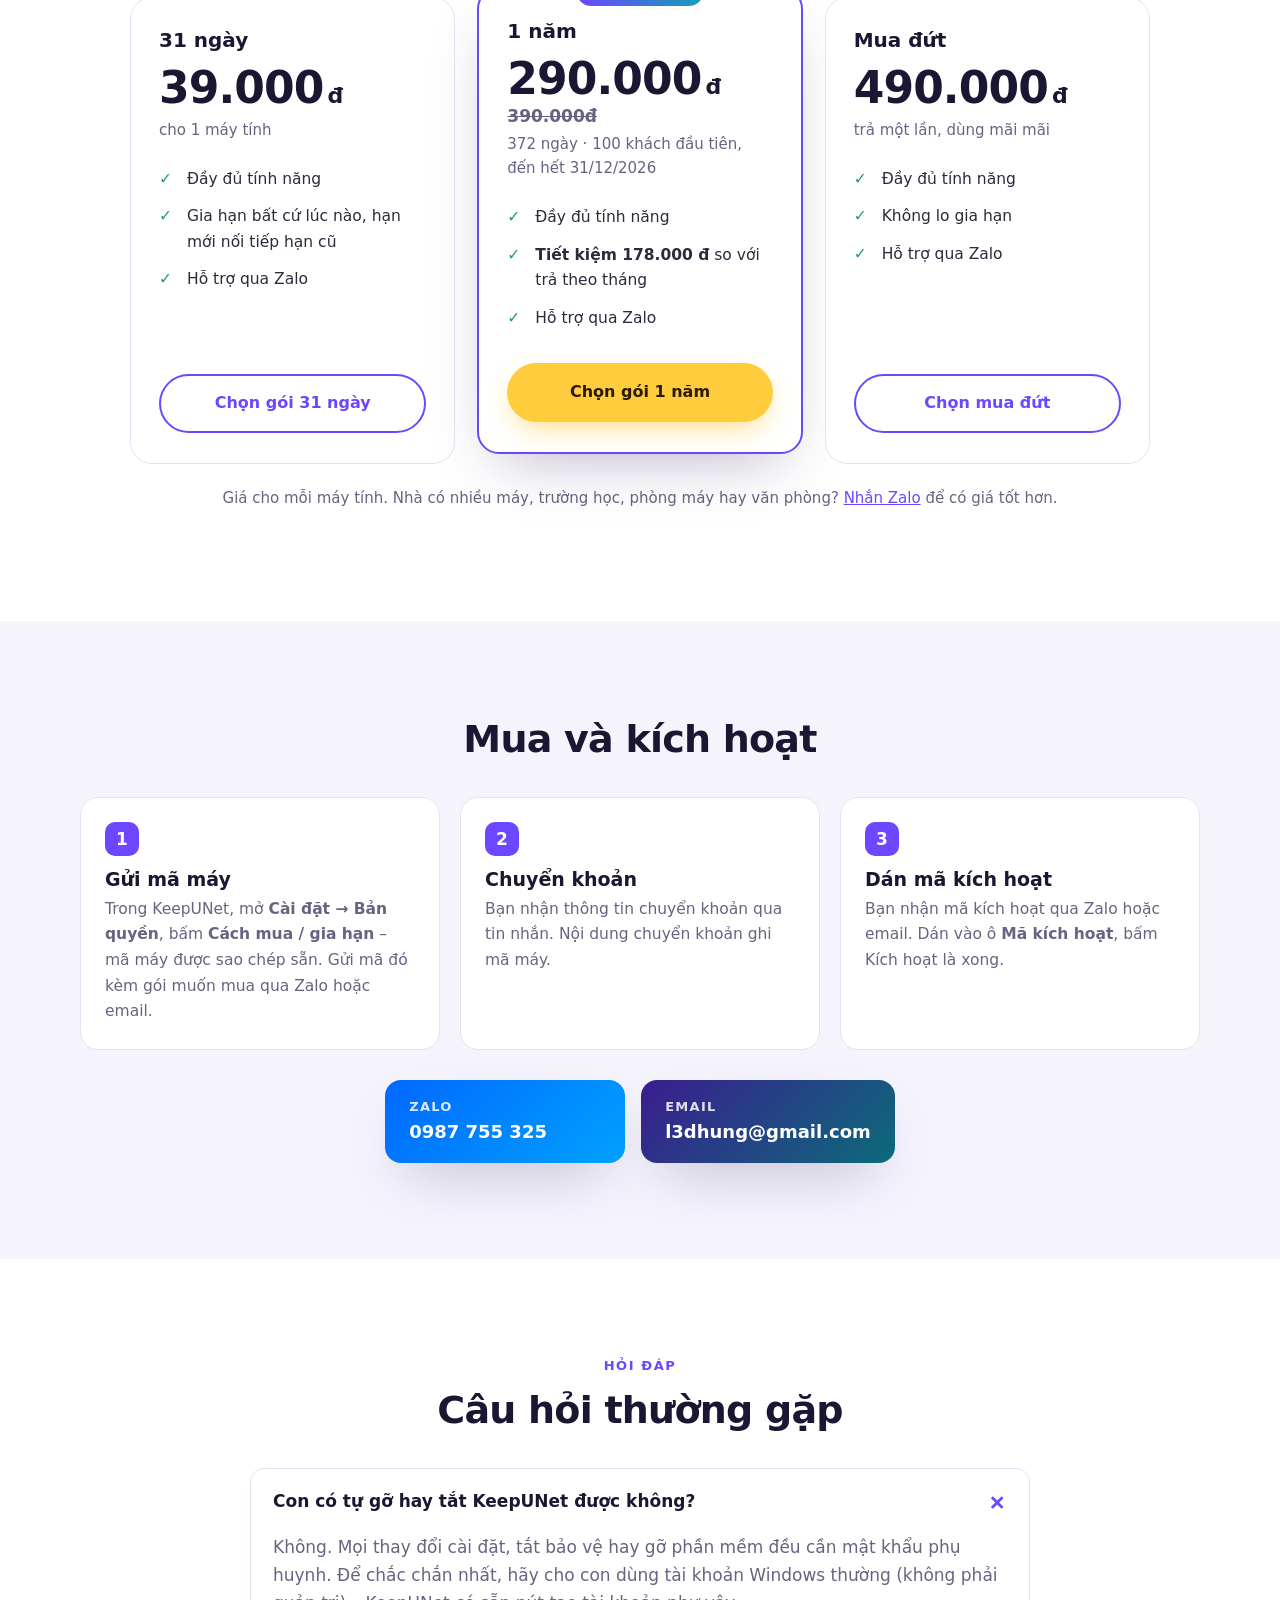
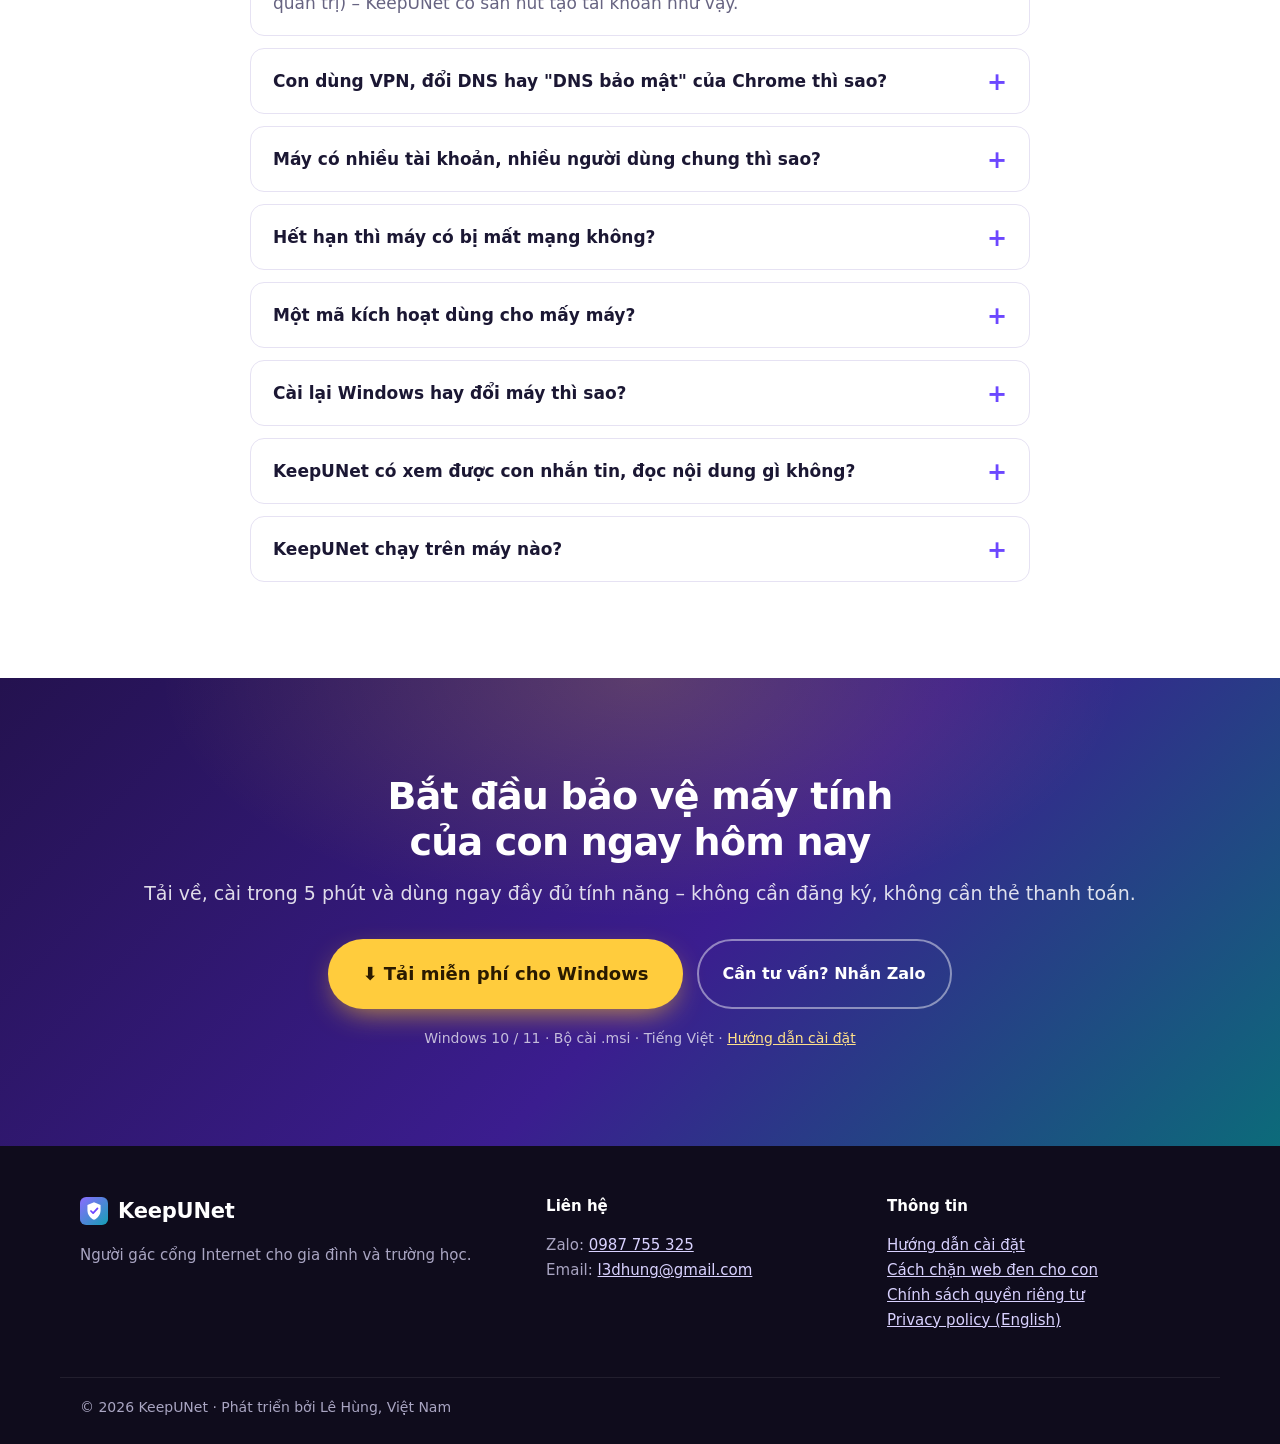
==== commit e65218c2: "Improve SEO: structured data, sitemap, robots, guide and article pages Co-Authored-By: Claude Opus 5" ====
--- a/index.html
+++ b/index.html
@@ -3,13 +3,17 @@
 <head>
 <meta charset="utf-8">
 <meta name="viewport" content="width=device-width, initial-scale=1">
-<title>KeepUNet – Chặn web đen, quản lý giờ lên mạng cho con trên máy tính Windows</title>
+<title>Phần mềm chặn web đen cho con trên máy tính Windows – KeepUNet</title>
 <meta name="description" content="KeepUNet chặn web người lớn, cờ bạc, mạng xã hội trong giờ học và game quá giờ ngay trên máy tính Windows của con. Con không tự gỡ, không vượt rào được. Tải miễn phí, dùng ngay đủ tính năng.">
 <meta name="theme-color" content="#2a1667">
 <link rel="icon" href="shield.svg" type="image/svg+xml">
+<link rel="icon" href="img/favicon-48.png" sizes="48x48" type="image/png">
+<link rel="apple-touch-icon" href="img/apple-touch-icon.png">
+<meta name="robots" content="index, follow, max-image-preview:large">
 <link rel="canonical" href="https://keepunet.vn/">
 <meta property="og:type" content="website">
 <meta property="og:locale" content="vi_VN">
+<meta property="og:site_name" content="KeepUNet">
 <meta property="og:title" content="KeepUNet – Con lên mạng an toàn, cha mẹ yên tâm">
 <meta property="og:description" content="Chặn web đen, cờ bạc, game và mạng xã hội theo giờ trên máy tính Windows của con. Tải miễn phí, dùng ngay.">
 <meta property="og:url" content="https://keepunet.vn/">
@@ -20,18 +24,143 @@
 <link rel="stylesheet" href="home.css">
 <script type="application/ld+json">
 {
-  "@context": "https://schema.org",
-  "@type": "SoftwareApplication",
-  "name": "KeepUNet",
-  "operatingSystem": "Windows 10, Windows 11",
-  "applicationCategory": "SecurityApplication",
-  "inLanguage": "vi",
-  "description": "Phần mềm lọc Internet cho gia đình và trường học trên Windows: chặn theo danh mục, lịch dùng mạng, duyệt ứng dụng, chống vượt rào.",
-  "offers": [
-    { "@type": "Offer", "name": "31 ngày", "price": "39000", "priceCurrency": "VND" },
-    { "@type": "Offer", "name": "1 năm", "price": "390000", "priceCurrency": "VND" },
-    { "@type": "Offer", "name": "Mua đứt", "price": "490000", "priceCurrency": "VND" }
-  ]
+ "@context": "https://schema.org",
+ "@graph": [
+  {
+   "@type": "Organization",
+   "@id": "https://keepunet.vn/#org",
+   "name": "KeepUNet",
+   "url": "https://keepunet.vn/",
+   "logo": "https://keepunet.vn/img/icon-192.png",
+   "email": "l3dhung@gmail.com",
+   "sameAs": [
+    "https://www.facebook.com/1377880948752546"
+   ],
+   "contactPoint": {
+    "@type": "ContactPoint",
+    "contactType": "customer support",
+    "telephone": "+84-987-755-325",
+    "email": "l3dhung@gmail.com",
+    "availableLanguage": "vi"
+   }
+  },
+  {
+   "@type": "WebSite",
+   "name": "KeepUNet",
+   "url": "https://keepunet.vn/",
+   "inLanguage": "vi",
+   "publisher": {
+    "@id": "https://keepunet.vn/#org"
+   }
+  },
+  {
+   "@type": "SoftwareApplication",
+   "name": "KeepUNet",
+   "url": "https://keepunet.vn/",
+   "operatingSystem": "Windows 10, Windows 11",
+   "applicationCategory": "SecurityApplication",
+   "inLanguage": "vi",
+   "softwareVersion": "3.0.1",
+   "fileSize": "900 KB",
+   "downloadUrl": "https://github.com/l3dhung/keepunet-site/releases/latest/download/KeepUNet-Setup.msi",
+   "image": "https://keepunet.vn/img/og.jpg",
+   "screenshot": "https://keepunet.vn/img/app-tong-quan.webp",
+   "description": "Phần mềm chặn web đen, quản lý giờ lên mạng cho con trên máy tính Windows: chặn theo danh mục, lịch dùng mạng, duyệt ứng dụng, chống vượt rào. Dữ liệu ở lại trên máy.",
+   "publisher": {
+    "@id": "https://keepunet.vn/#org"
+   },
+   "offers": [
+    {
+     "@type": "Offer",
+     "name": "31 ngày",
+     "price": "39000",
+     "priceCurrency": "VND"
+    },
+    {
+     "@type": "Offer",
+     "name": "1 năm (ưu đãi ra mắt)",
+     "price": "290000",
+     "priceCurrency": "VND",
+     "priceValidUntil": "2026-12-31"
+    },
+    {
+     "@type": "Offer",
+     "name": "Mua đứt",
+     "price": "490000",
+     "priceCurrency": "VND"
+    }
+   ]
+  },
+  {
+   "@type": "FAQPage",
+   "mainEntity": [
+    {
+     "@type": "Question",
+     "name": "Con có tự gỡ hay tắt KeepUNet được không?",
+     "acceptedAnswer": {
+      "@type": "Answer",
+      "text": "Không. Mọi thay đổi cài đặt, tắt bảo vệ hay gỡ phần mềm đều cần mật khẩu phụ huynh. Để chắc chắn nhất, hãy cho con dùng tài khoản Windows thường (không phải quản trị) – KeepUNet có sẵn nút tạo tài khoản như vậy."
+     }
+    },
+    {
+     "@type": "Question",
+     "name": "Con dùng VPN, đổi DNS hay \"DNS bảo mật\" của Chrome thì sao?",
+     "acceptedAnswer": {
+      "@type": "Answer",
+      "text": "KeepUNet tắt DNS mã hoá trong Chrome, Edge, Firefox, Brave và chặn các máy chủ DNS mã hoá, DNS công cộng phổ biến. Ứng dụng mới cài – kể cả phần mềm VPN – bị chặn dùng mạng trên tài khoản của con cho tới khi bố mẹ đồng ý."
+     }
+    },
+    {
+     "@type": "Question",
+     "name": "Máy có nhiều tài khoản, nhiều người dùng chung thì sao?",
+     "acceptedAnswer": {
+      "@type": "Answer",
+      "text": "KeepUNet bảo vệ cả máy, cho mọi tài khoản. Phần duyệt ứng dụng có thể cho phép riêng từng tài khoản, ví dụ bố mẹ dùng Zalo bình thường còn tài khoản của con thì không."
+     }
+    },
+    {
+     "@type": "Question",
+     "name": "Hết hạn thì máy có bị mất mạng không?",
+     "acceptedAnswer": {
+      "@type": "Answer",
+      "text": "Không bao giờ. Hết hạn bạn còn 7 ngày ân hạn; sau đó KeepUNet chỉ ngừng lọc, máy vẫn lên mạng bình thường. Gia hạn bất cứ lúc nào, hạn mới nối tiếp hạn cũ."
+     }
+    },
+    {
+     "@type": "Question",
+     "name": "Một mã kích hoạt dùng cho mấy máy?",
+     "acceptedAnswer": {
+      "@type": "Answer",
+      "text": "Mỗi mã dành cho một máy tính. Nhà có nhiều máy thì mỗi máy một mã – nhắn Zalo để có giá tốt hơn khi mua nhiều."
+     }
+    },
+    {
+     "@type": "Question",
+     "name": "Cài lại Windows hay đổi máy thì sao?",
+     "acceptedAnswer": {
+      "@type": "Answer",
+      "text": "Cài lại Windows vẫn dùng lại được mã cũ. Thay bo mạch chủ hoặc chuyển sang máy khác thì nhắn Zalo để được chuyển phần hạn còn lại sang máy mới, miễn phí."
+     }
+    },
+    {
+     "@type": "Question",
+     "name": "KeepUNet có xem được con nhắn tin, đọc nội dung gì không?",
+     "acceptedAnswer": {
+      "@type": "Answer",
+      "text": "Không. KeepUNet chỉ biết tên trang web mà máy truy cập (ví dụ tiktok.com), không đọc nội dung trang, tin nhắn hay mật khẩu. Ghi lại các trang đã vào là tuỳ chọn, mặc định tắt, và người dùng máy được thông báo khi bật."
+     }
+    },
+    {
+     "@type": "Question",
+     "name": "KeepUNet chạy trên máy nào?",
+     "acceptedAnswer": {
+      "@type": "Answer",
+      "text": "Máy tính Windows 10 và Windows 11. Hiện chưa có bản cho macOS hay điện thoại."
+     }
+    }
+   ]
+  }
+ ]
 }
 </script>
 </head>
@@ -45,6 +174,7 @@
       <a href="#cach-dung">Cách dùng</a>
       <a href="#bang-gia">Bảng giá</a>
       <a href="#hoi-dap">Hỏi đáp</a>
+      <a href="huong-dan-cai-dat.html">Hướng dẫn</a>
     </nav>
     <a class="btn btn-small btn-light" href="https://github.com/l3dhung/keepunet-site/releases/latest/download/KeepUNet-Setup.msi">Tải miễn phí</a>
   </div>
@@ -298,7 +428,7 @@
       <a class="btn btn-primary btn-big" href="https://github.com/l3dhung/keepunet-site/releases/latest/download/KeepUNet-Setup.msi">⬇ Tải miễn phí cho Windows</a>
       <a class="btn btn-ghost" href="https://zalo.me/0987755325" target="_blank" rel="noopener">Cần tư vấn? Nhắn Zalo</a>
     </div>
-    <p class="small">Windows 10 / 11 · Bộ cài .msi · Tiếng Việt</p>
+    <p class="small">Windows 10 / 11 · Bộ cài .msi · Tiếng Việt · <a href="huong-dan-cai-dat.html" style="color:#ffe08a">Hướng dẫn cài đặt</a></p>
   </div>
 </section>
 
@@ -314,7 +444,7 @@
     </div>
     <div>
       <b>Thông tin</b>
-      <p><a href="privacy.html">Chính sách quyền riêng tư</a><br><a href="privacy.html#en">Privacy policy (English)</a></p>
+      <p><a href="huong-dan-cai-dat.html">Hướng dẫn cài đặt</a><br><a href="chan-web-den-cho-con.html">Cách chặn web đen cho con</a><br><a href="privacy.html">Chính sách quyền riêng tư</a><br><a href="privacy.html#en">Privacy policy (English)</a></p>
     </div>
   </div>
   <p class="wrap copy">© 2026 KeepUNet · Phát triển bởi Lê Hùng, Việt Nam</p>
--- a/home.css
+++ b/home.css
@@ -254,3 +254,30 @@
   .btn { white-space: normal; text-align: center; }
 }
 .was { display: block; font-size: 17px; font-weight: 600; color: var(--muted); margin-top: 4px; letter-spacing: 0; }
+
+/* Trang bài viết (hướng dẫn, kiến thức) */
+.page-hero { background: linear-gradient(135deg, var(--hero-a), var(--hero-b) 60%, var(--hero-c)); color: #fff; padding: 48px 0 40px; }
+.page-hero h1 { color: #fff; font-size: clamp(28px, 4.4vw, 44px); letter-spacing: -.02em; max-width: 820px; text-wrap: balance; }
+.page-hero p { color: rgba(255, 255, 255, .85); max-width: 720px; margin: 12px 0 0; font-size: 18px; }
+.crumbs { font-size: 14px; margin-bottom: 14px; color: rgba(255, 255, 255, .75); }
+.crumbs a { color: #ffe08a; text-decoration: none; }
+.article { max-width: 780px; margin: 0 auto; padding: 44px 20px 64px; }
+.article h2 { font-size: clamp(22px, 3vw, 28px); margin: 40px 0 12px; }
+.article h3 { margin: 26px 0 8px; }
+.article p, .article li { color: var(--text); }
+.article ol, .article ul { padding-left: 24px; }
+.article li { margin-bottom: 8px; }
+.article figure { margin: 20px 0; }
+.article figure img { border-radius: 12px; border: 1px solid var(--line); box-shadow: var(--shadow); }
+.article figcaption { color: var(--muted); font-size: 14.5px; margin-top: 10px; }
+.article .tip { background: var(--soft); border: 1px solid var(--line); border-left: 4px solid var(--brand); border-radius: 12px; padding: 14px 18px; margin: 18px 0; }
+.article .cta-box { background: linear-gradient(135deg, var(--hero-b), var(--hero-c)); color: #fff; border-radius: 18px; padding: 26px; margin: 36px 0 0; }
+.article .cta-box h2 { color: #fff; margin: 0 0 8px; }
+.article .cta-box p { color: rgba(255, 255, 255, .88); }
+.article table { width: 100%; border-collapse: collapse; font-size: 15.5px; }
+.article th, .article td { text-align: left; vertical-align: top; padding: 10px 12px; border-bottom: 1px solid var(--line); }
+.article th { background: var(--soft); }
+.table-scroll { overflow-x: auto; border: 1px solid var(--line); border-radius: 12px; margin: 16px 0; }
+.table-scroll table { min-width: 620px; }
+.article kbd { font-family: ui-monospace, Menlo, Consolas, monospace; font-size: 14px; background: var(--soft); border: 1px solid var(--line); border-radius: 6px; padding: 1px 6px; }
+.updated { color: var(--muted); font-size: 14px; }
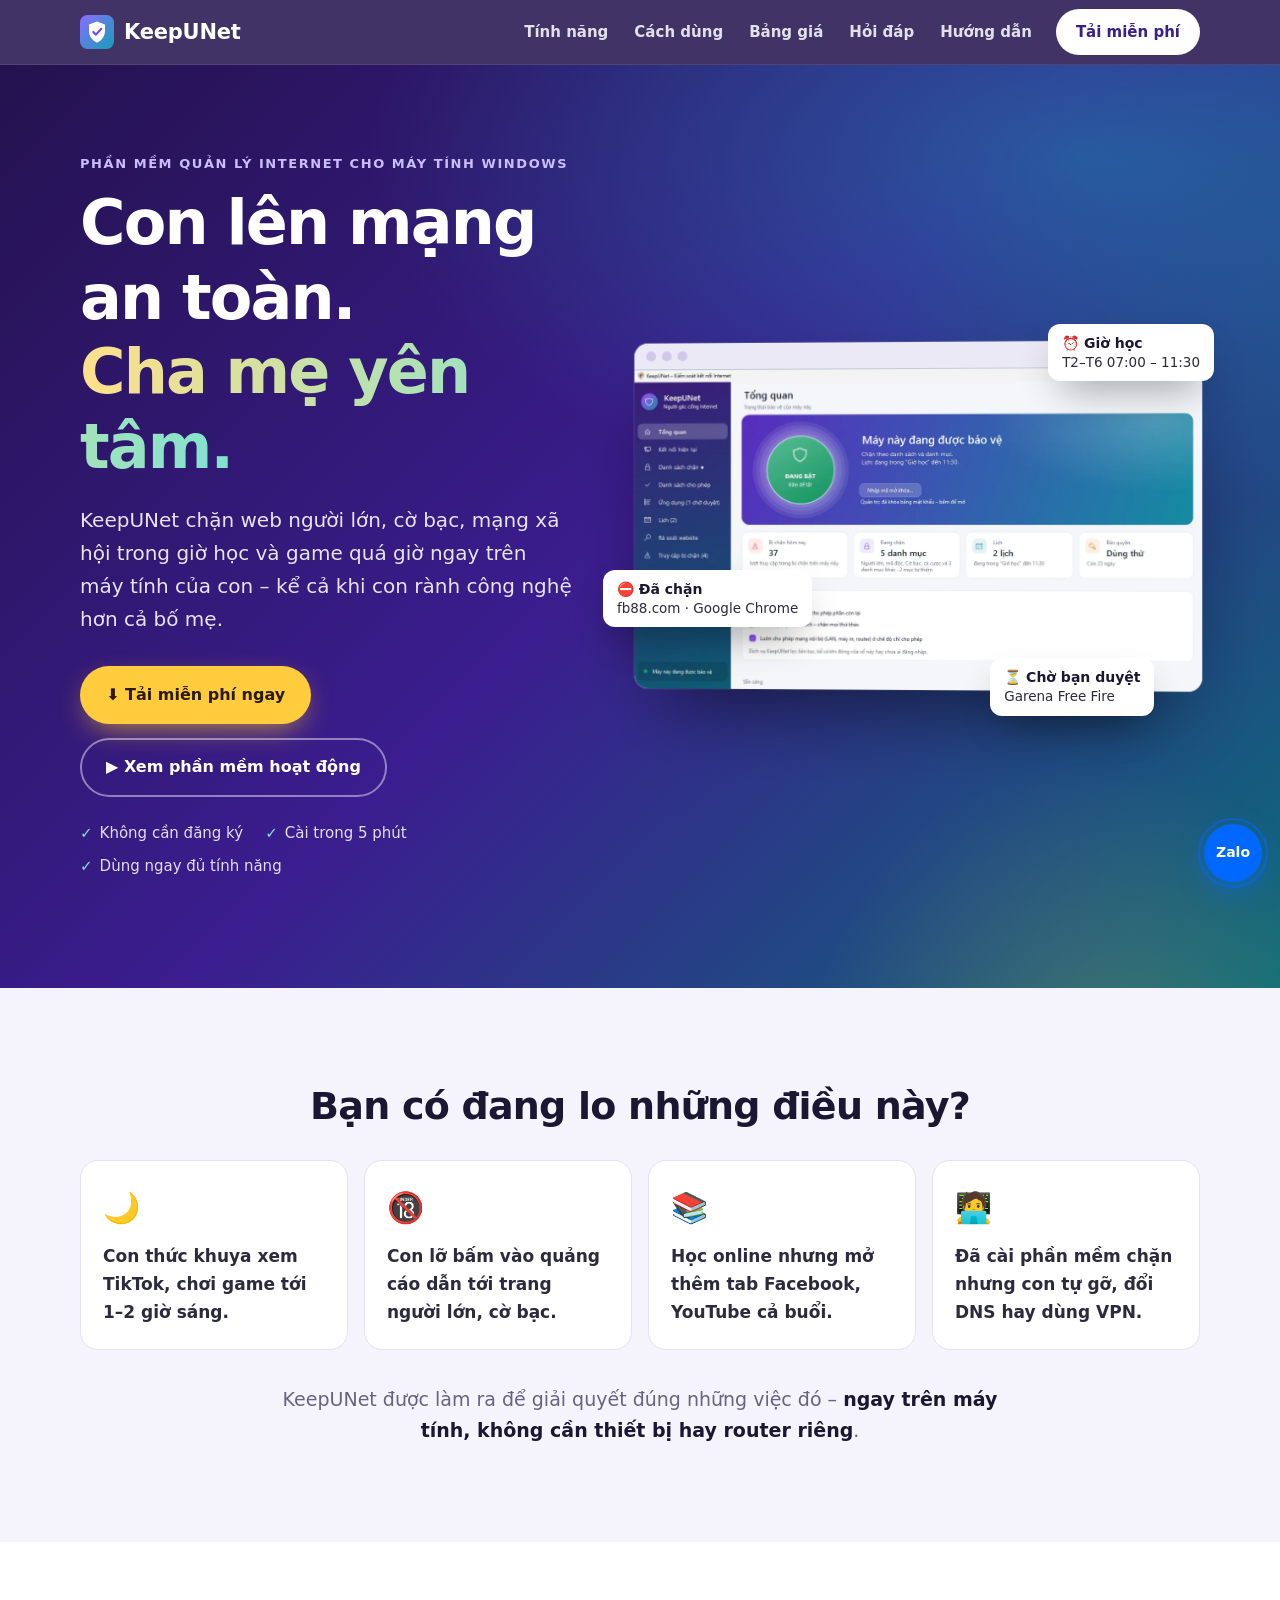
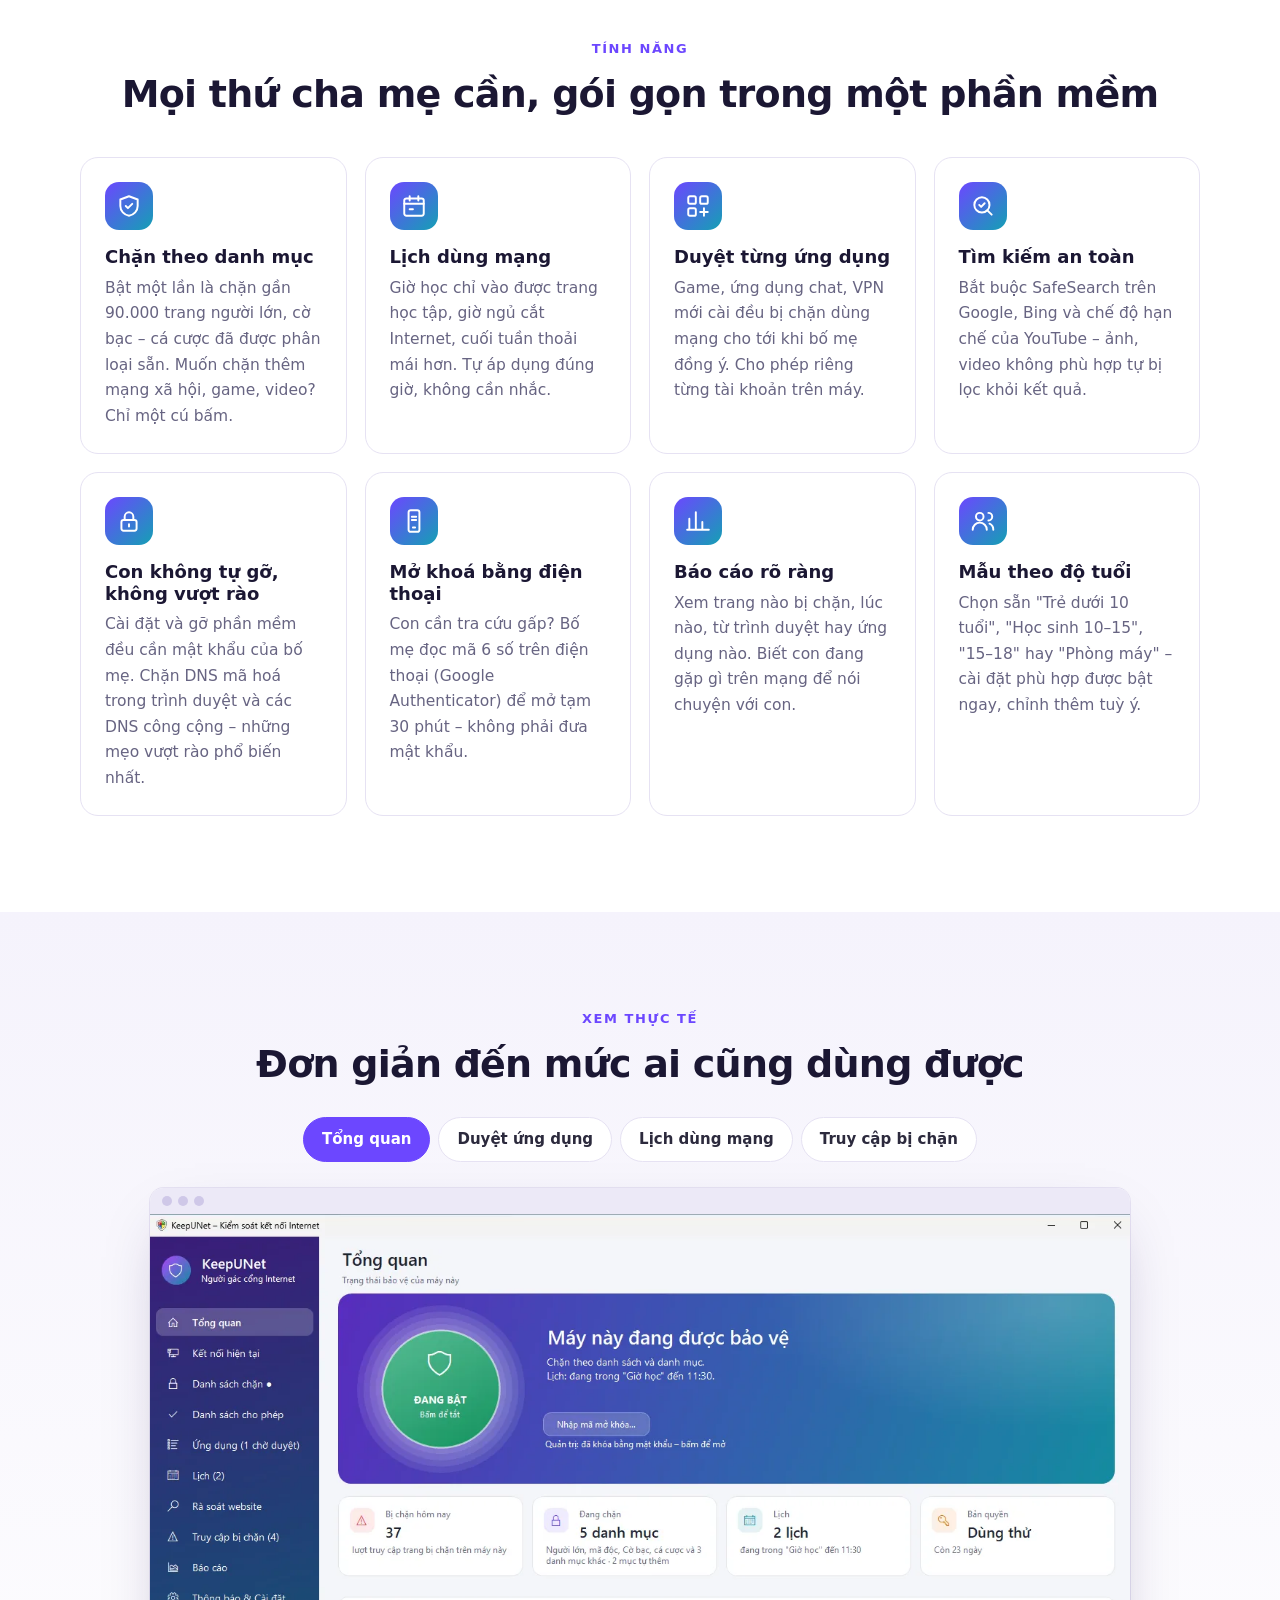
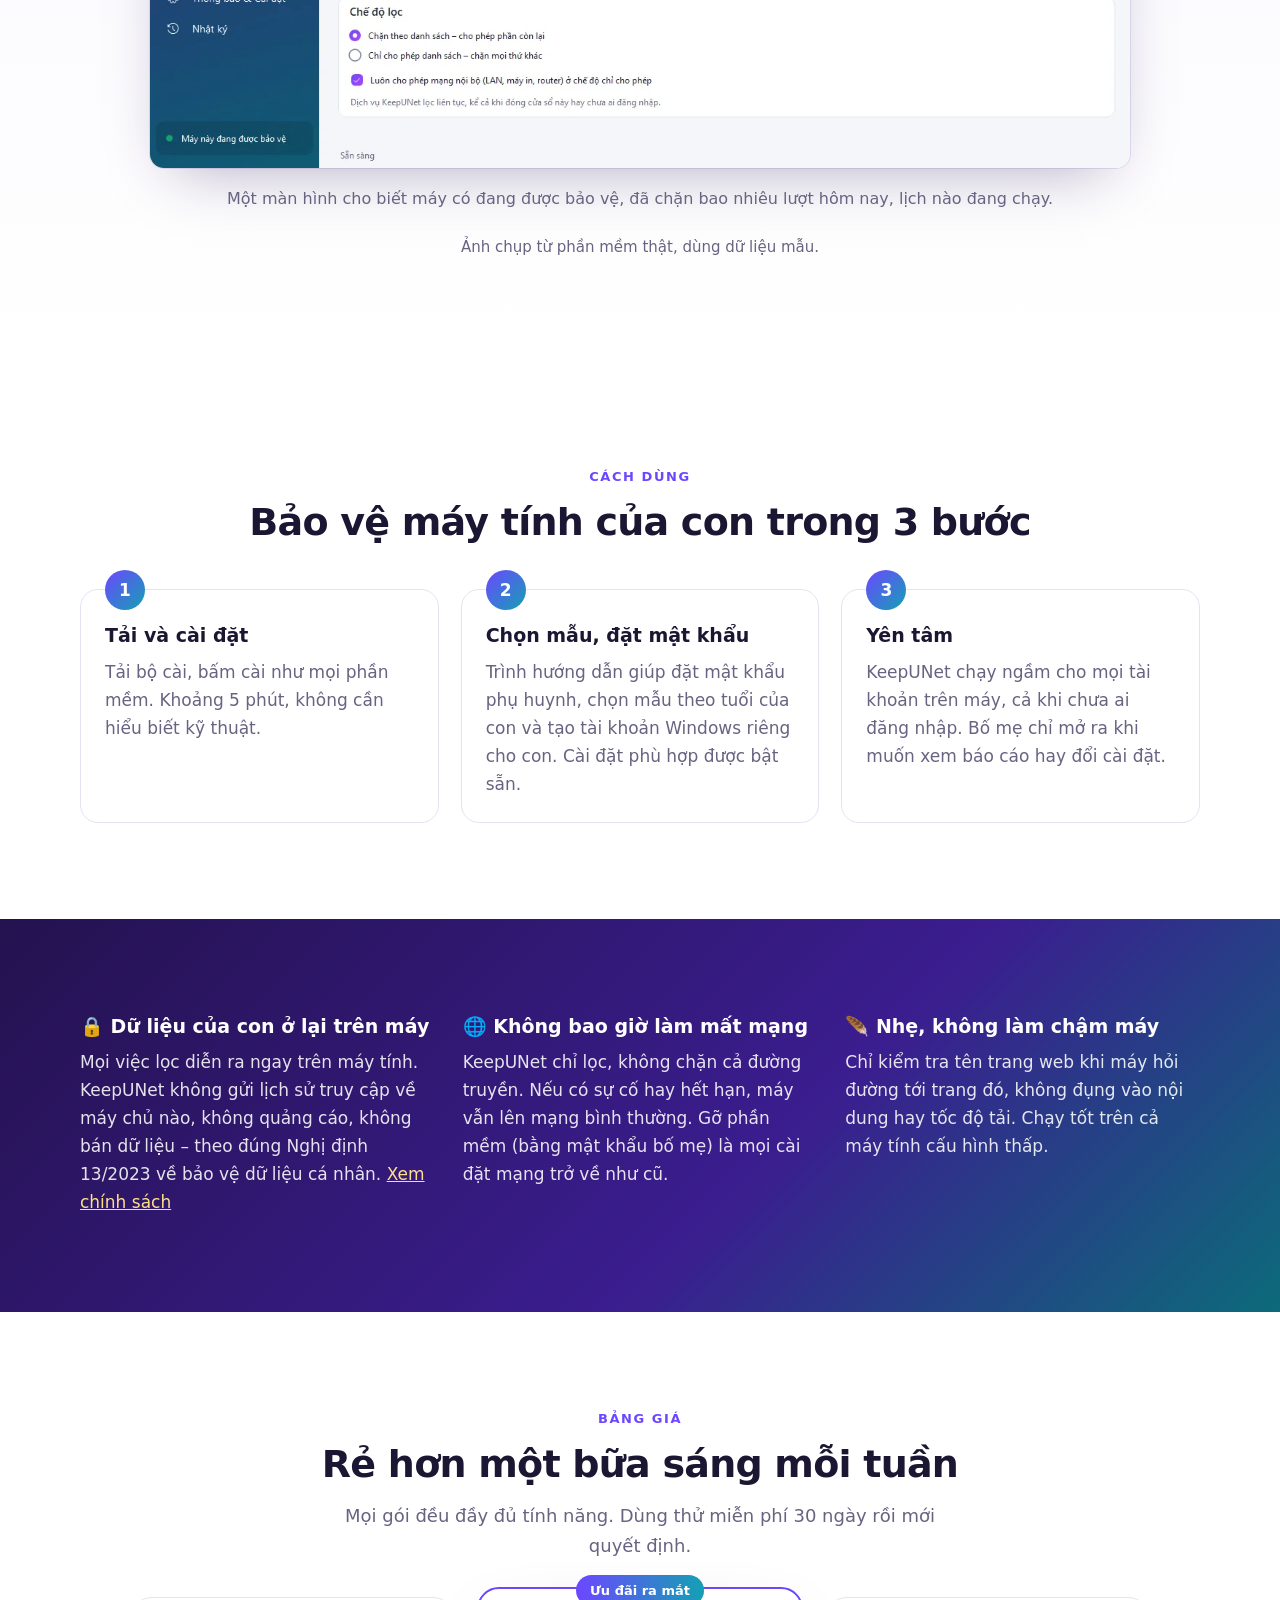
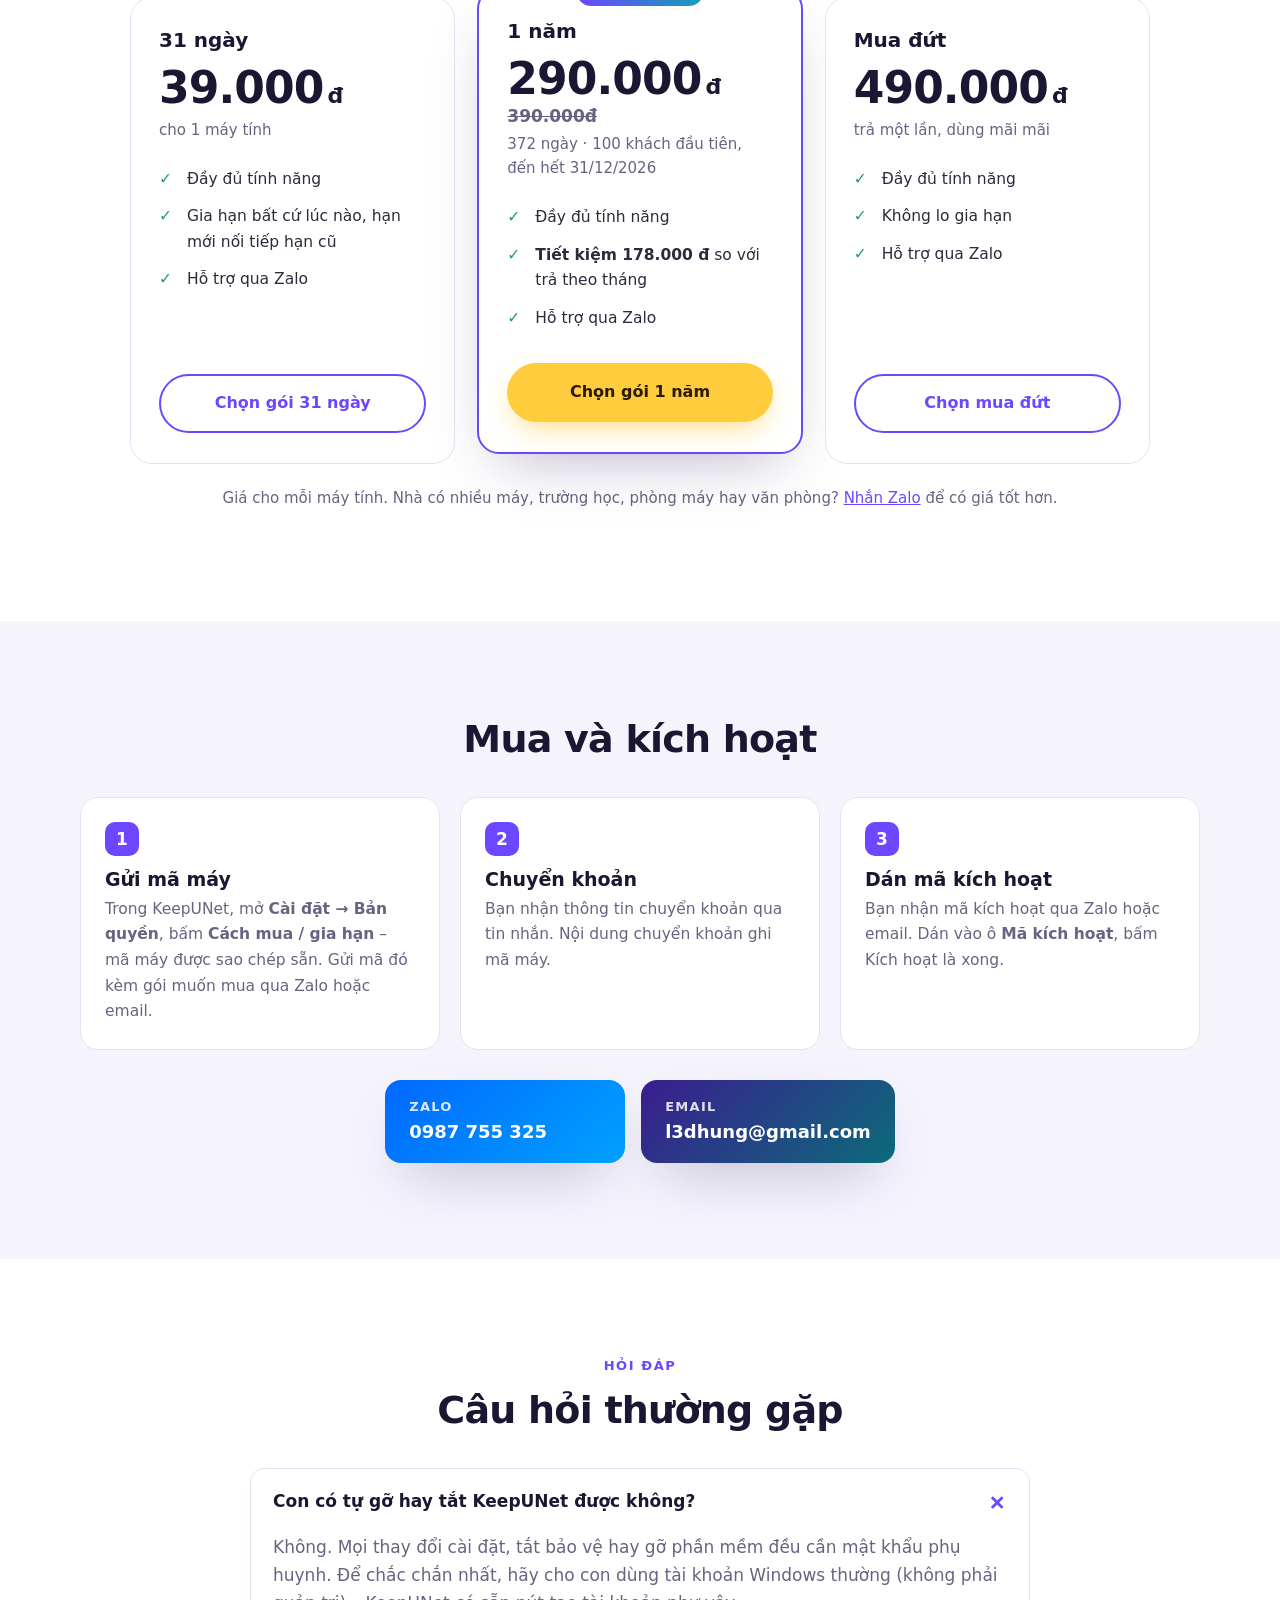
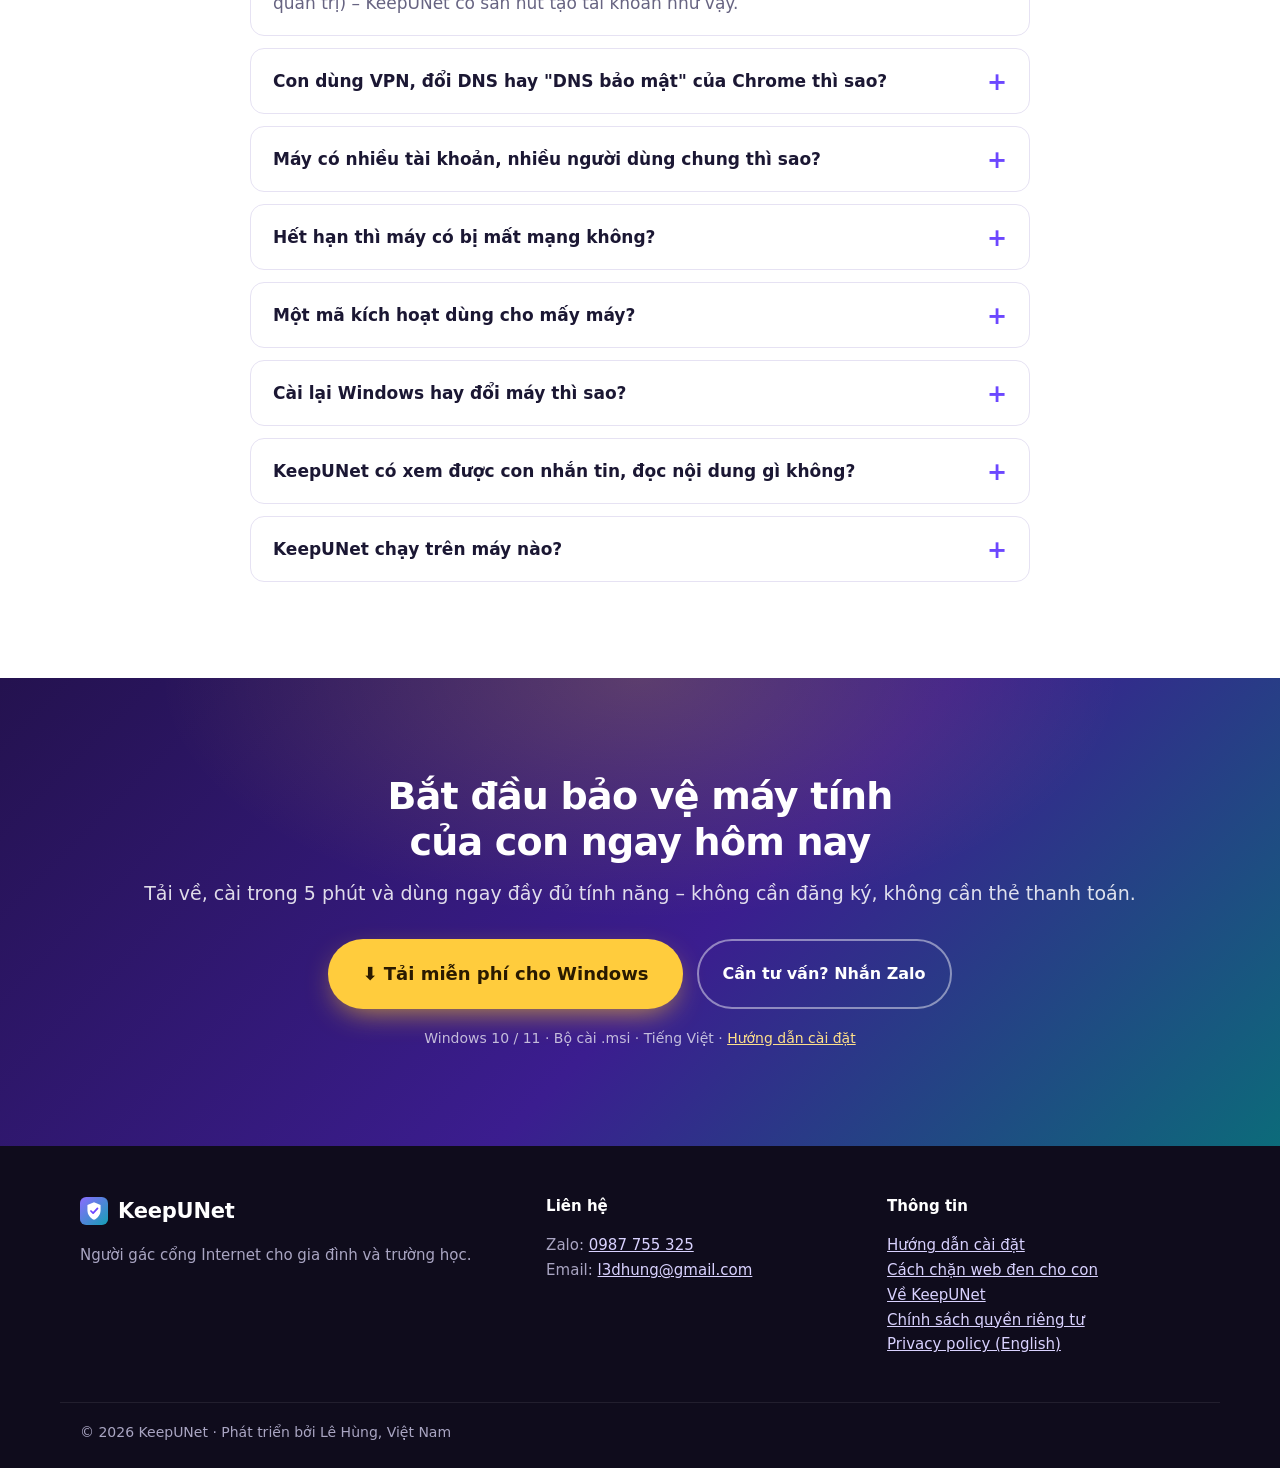
==== commit aeec7b38: "Add quick answers, About page and llms.txt Co-Authored-By: Claude Opus 5.5 <noreply@anthropic.com>" ====
--- a/index.html
+++ b/index.html
@@ -444,7 +444,7 @@
     </div>
     <div>
       <b>Thông tin</b>
-      <p><a href="huong-dan-cai-dat.html">Hướng dẫn cài đặt</a><br><a href="chan-web-den-cho-con.html">Cách chặn web đen cho con</a><br><a href="privacy.html">Chính sách quyền riêng tư</a><br><a href="privacy.html#en">Privacy policy (English)</a></p>
+      <p><a href="huong-dan-cai-dat.html">Hướng dẫn cài đặt</a><br><a href="chan-web-den-cho-con.html">Cách chặn web đen cho con</a><br><a href="ve-keepunet.html">Về KeepUNet</a><br><a href="privacy.html">Chính sách quyền riêng tư</a><br><a href="privacy.html#en">Privacy policy (English)</a></p>
     </div>
   </div>
   <p class="wrap copy">© 2026 KeepUNet · Phát triển bởi Lê Hùng, Việt Nam</p>
--- a/home.css
+++ b/home.css
@@ -281,3 +281,6 @@
 .table-scroll table { min-width: 620px; }
 .article kbd { font-family: ui-monospace, Menlo, Consolas, monospace; font-size: 14px; background: var(--soft); border: 1px solid var(--line); border-radius: 6px; padding: 1px 6px; }
 .updated { color: var(--muted); font-size: 14px; }
+.article .quick { background: var(--soft); border: 1px solid var(--line); border-radius: 14px; padding: 16px 20px; margin: 8px 0 24px; }
+.article .quick b { display: block; color: var(--brand); font-size: 13px; letter-spacing: .1em; text-transform: uppercase; margin-bottom: 6px; }
+.article .quick p { margin: 0; }
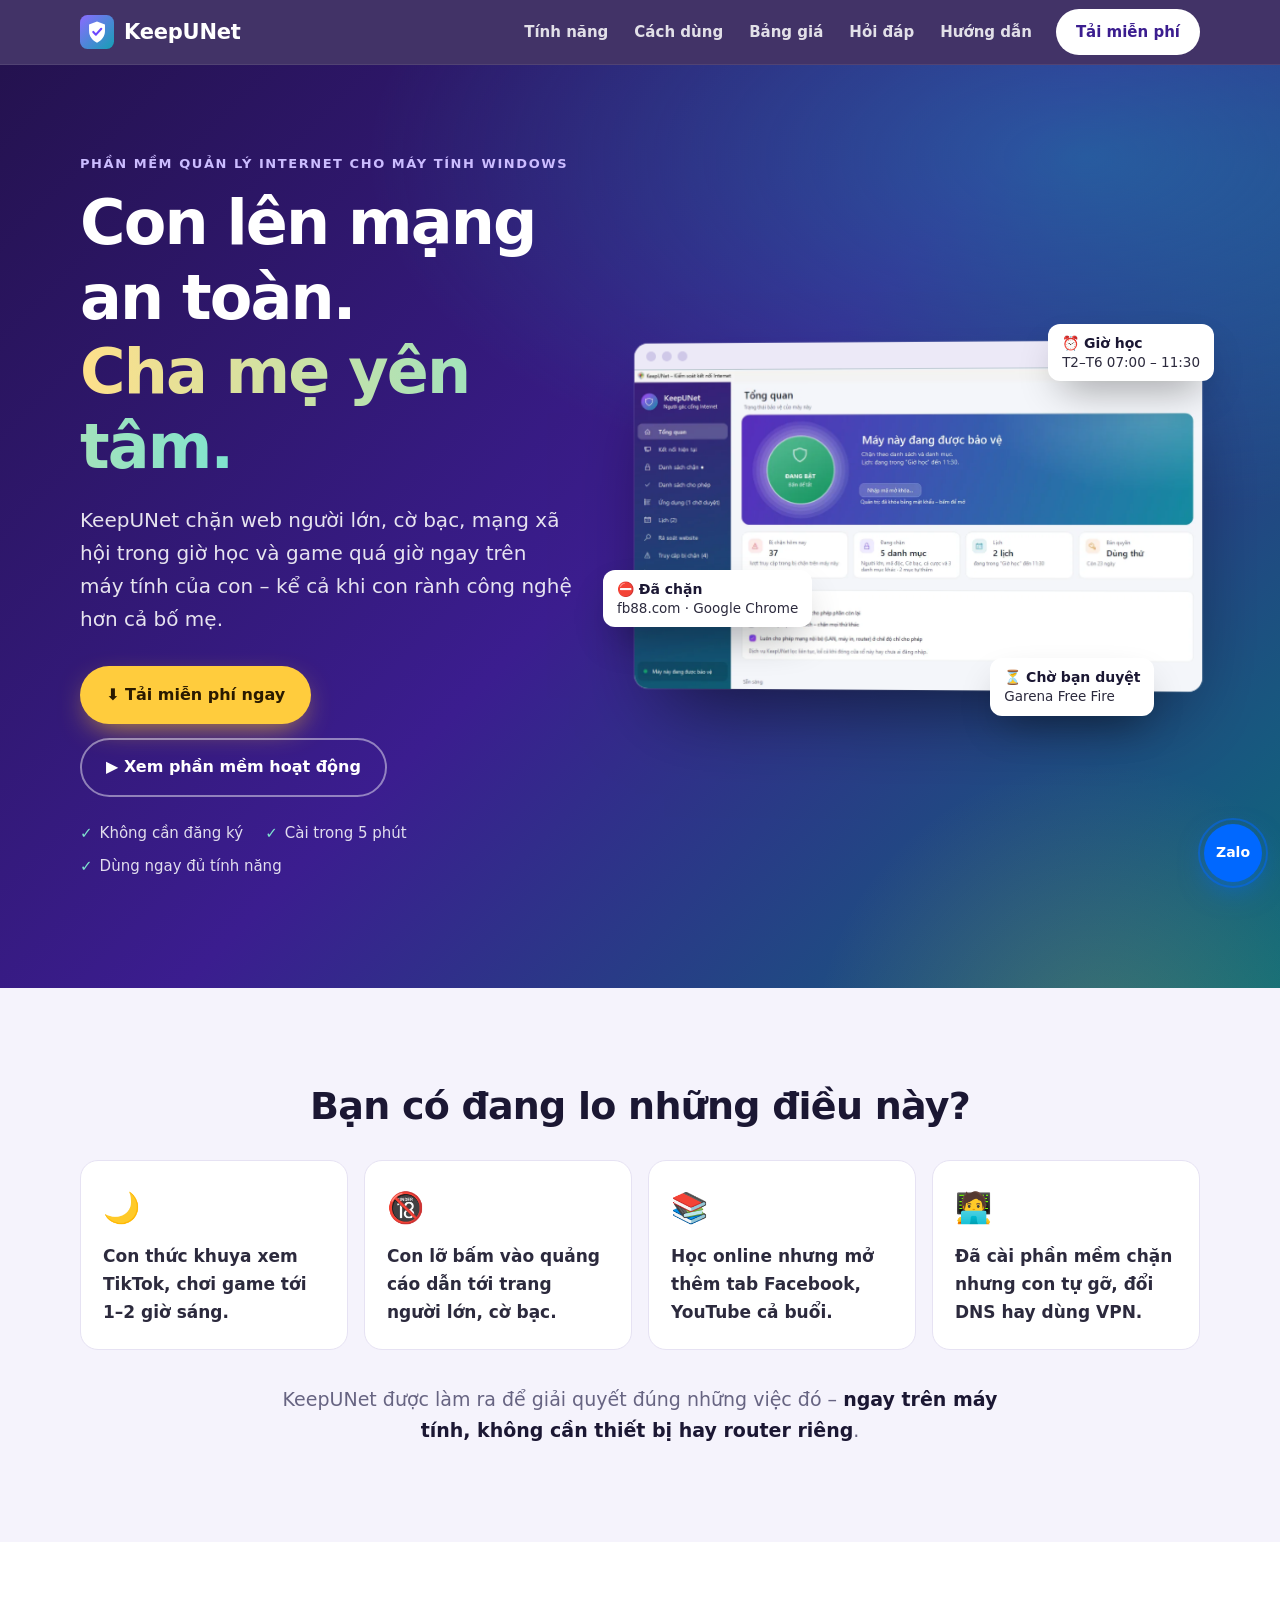
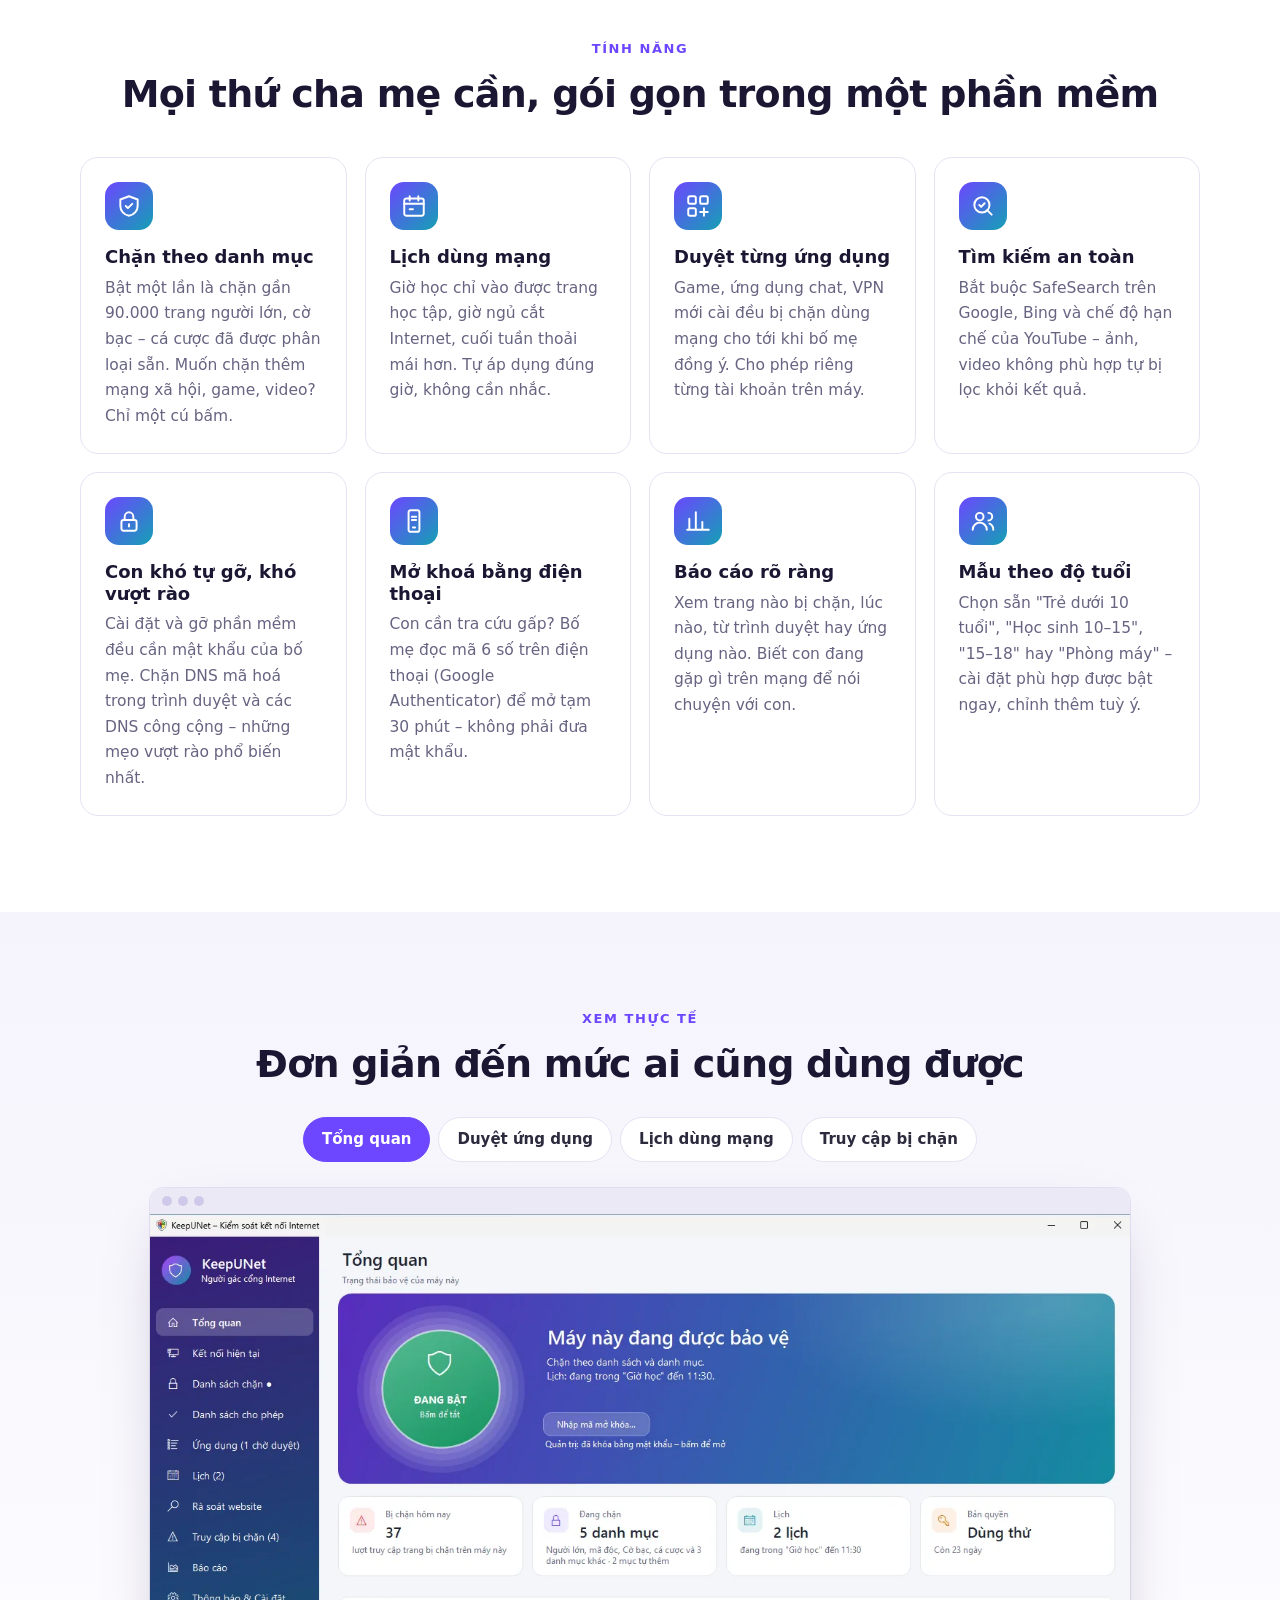
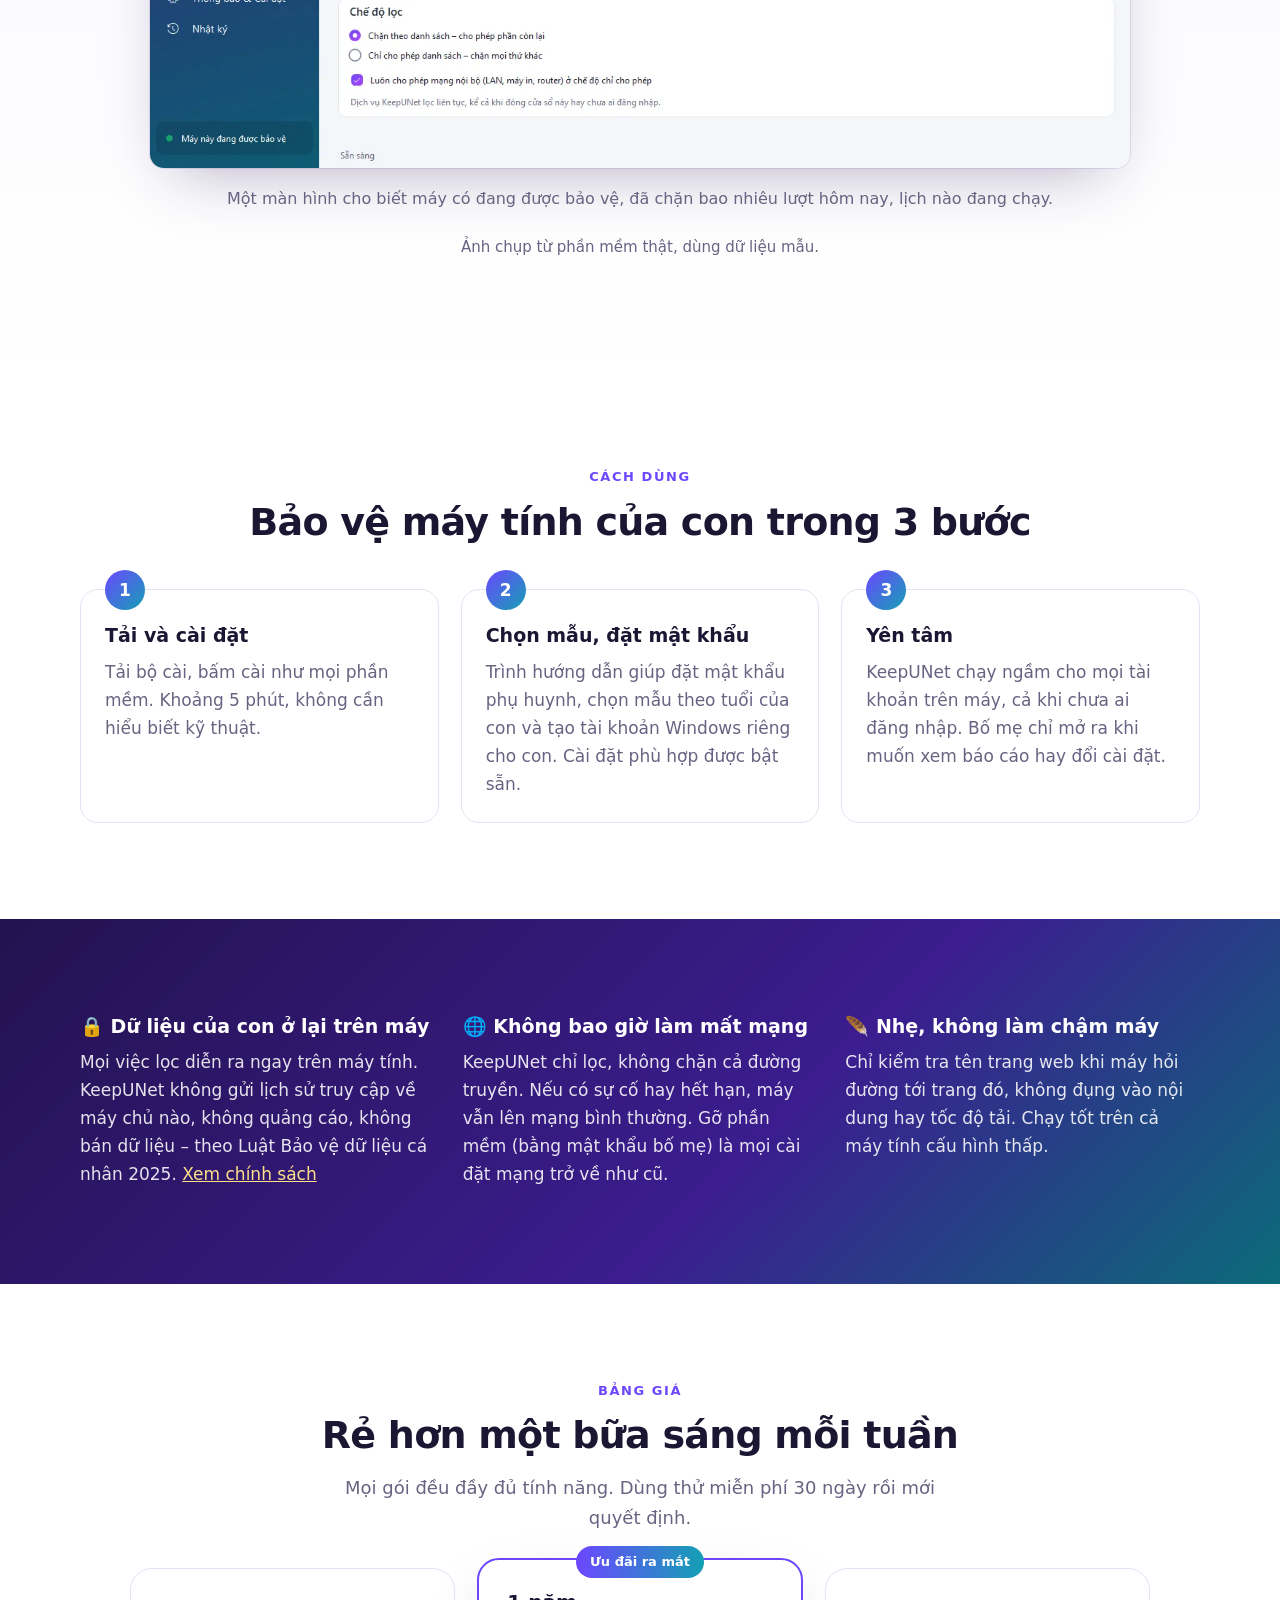
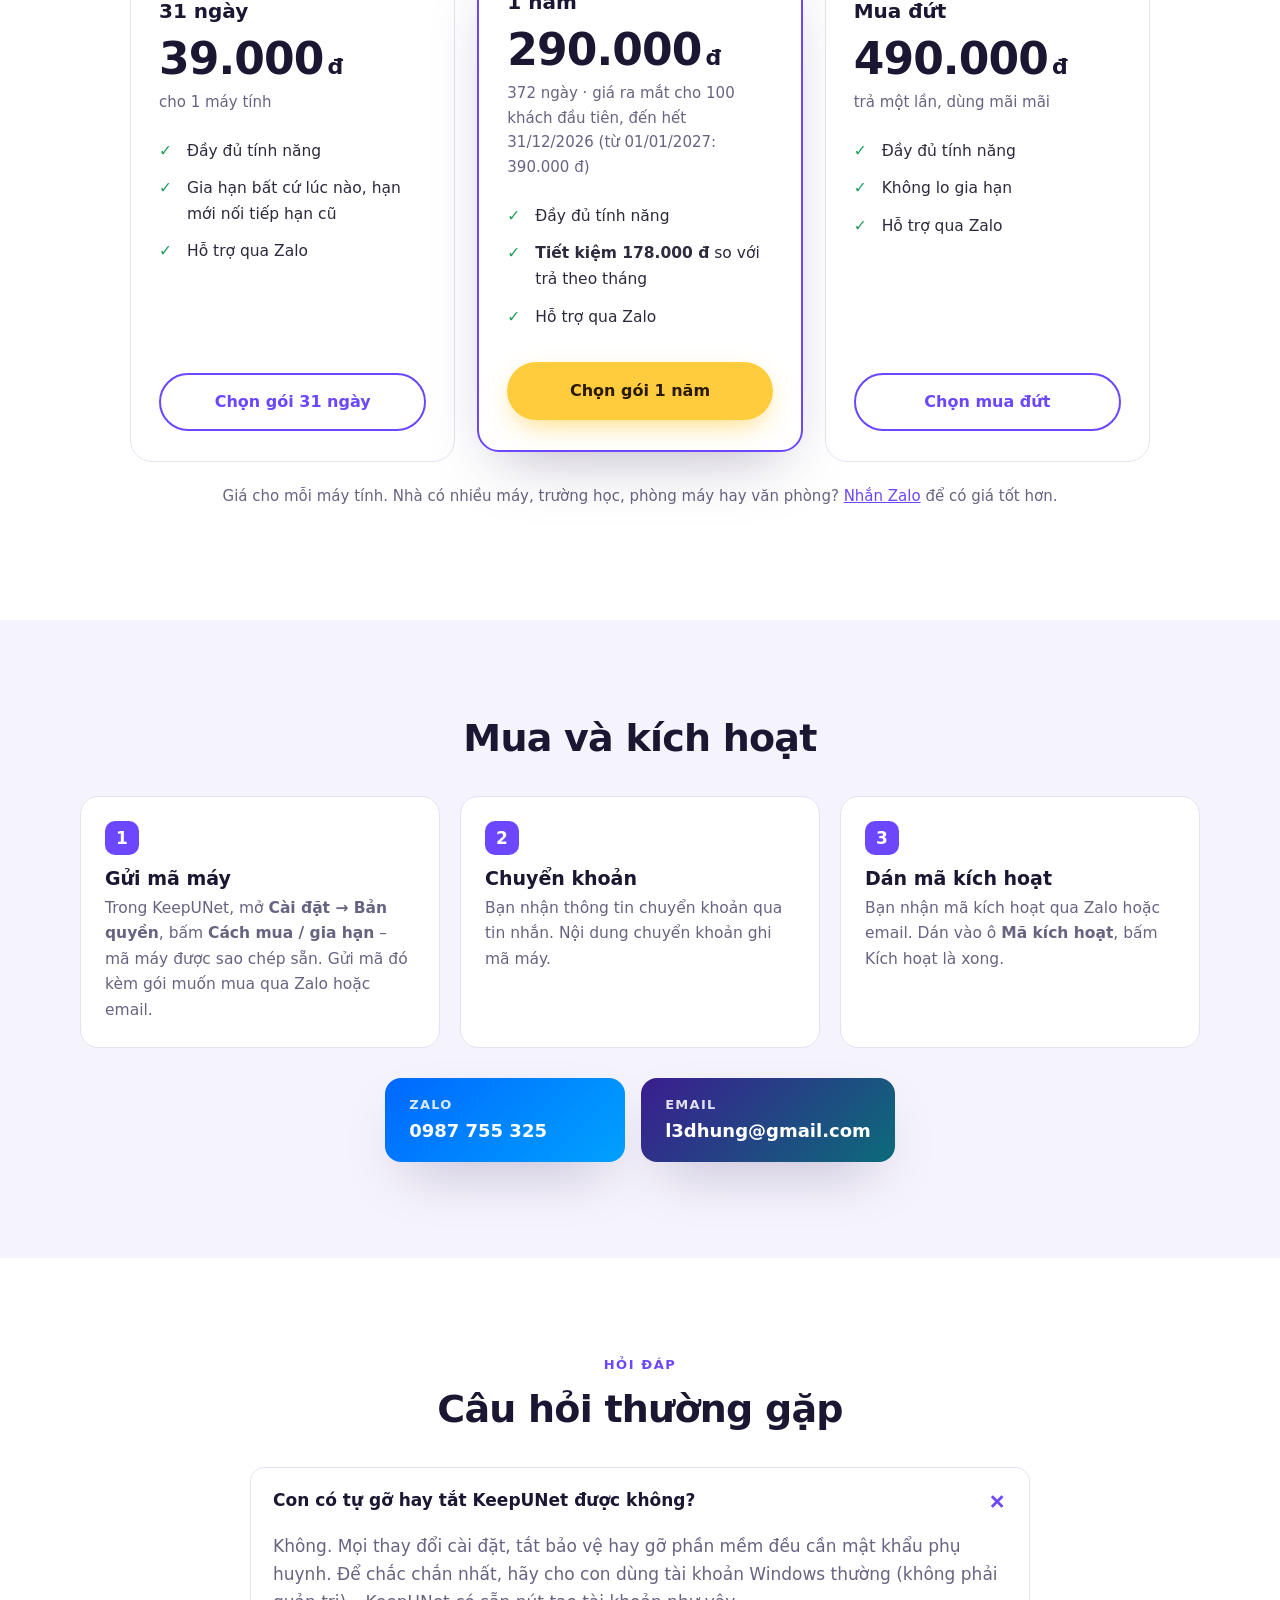
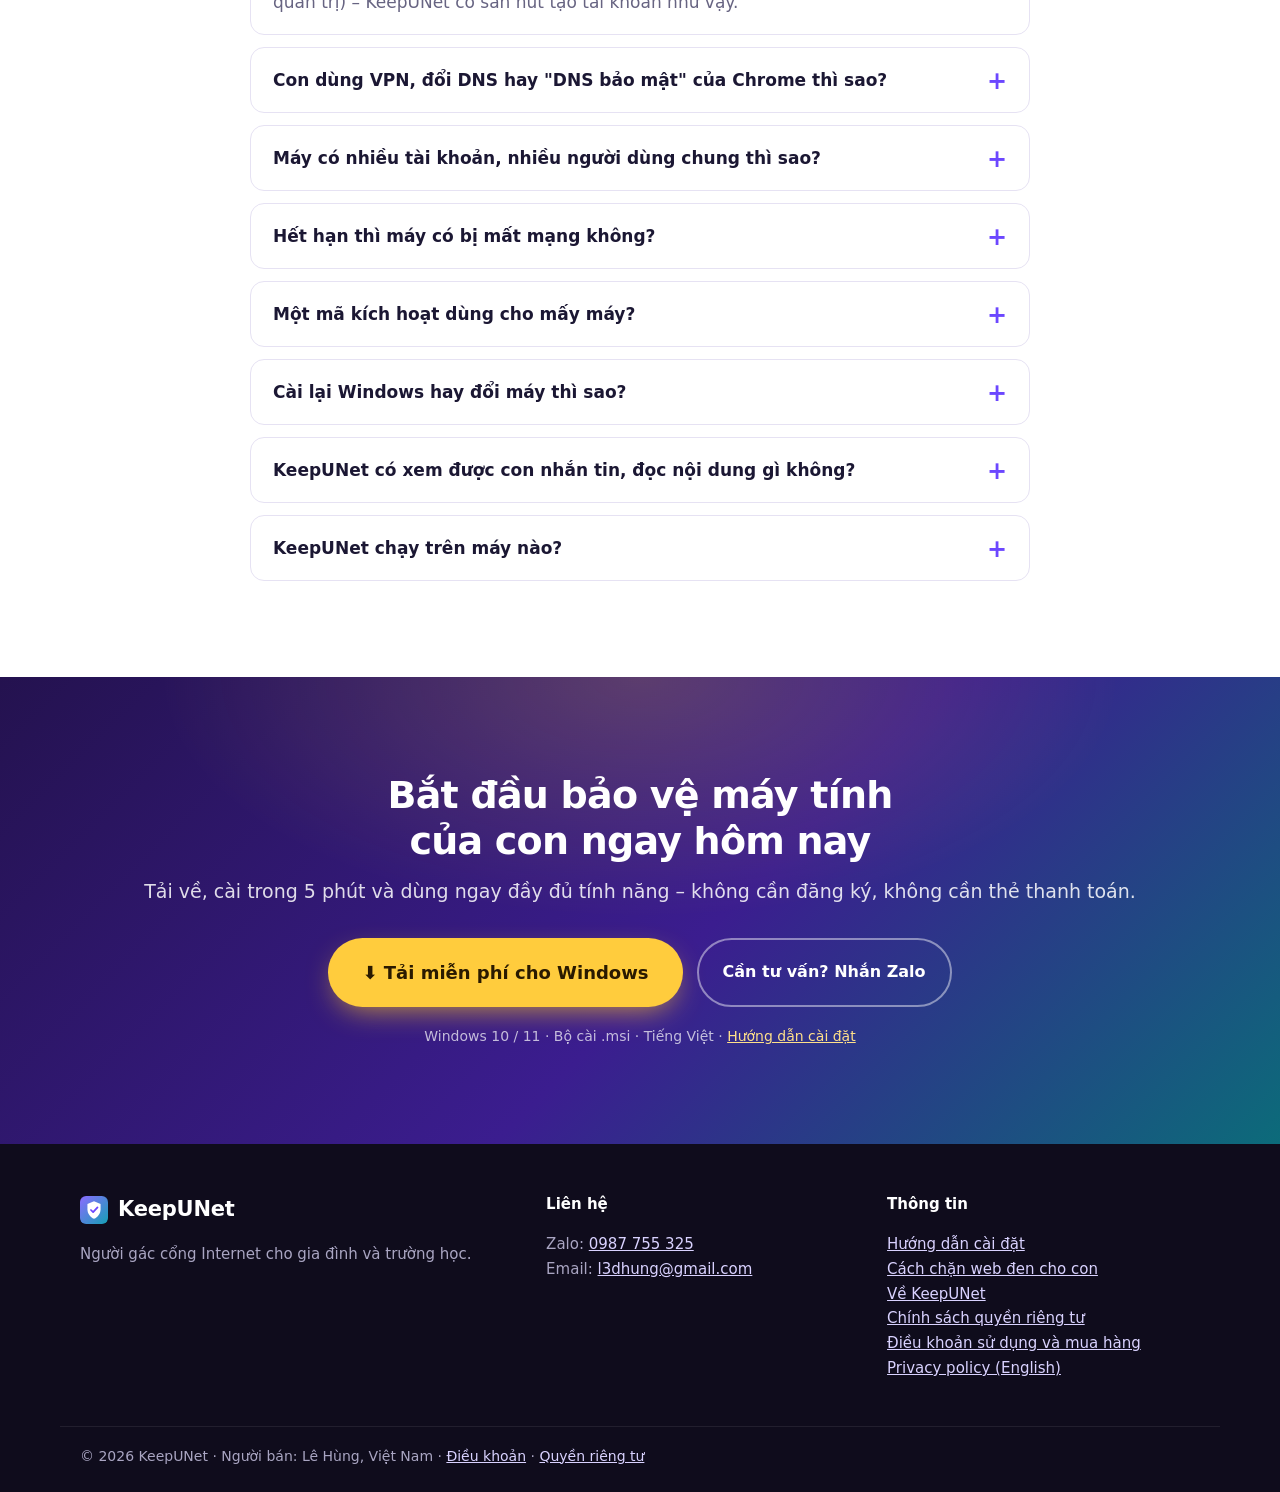
==== commit f99bacee: "Rewrite terms of use and privacy policy for direct sales - EULA: offline activation codes, plans, ma" ====
--- a/index.html
+++ b/index.html
@@ -4,7 +4,7 @@
 <meta charset="utf-8">
 <meta name="viewport" content="width=device-width, initial-scale=1">
 <title>Phần mềm chặn web đen cho con trên máy tính Windows – KeepUNet</title>
-<meta name="description" content="KeepUNet chặn web người lớn, cờ bạc, mạng xã hội trong giờ học và game quá giờ ngay trên máy tính Windows của con. Con không tự gỡ, không vượt rào được. Tải miễn phí, dùng ngay đủ tính năng.">
+<meta name="description" content="KeepUNet chặn web người lớn, cờ bạc, mạng xã hội trong giờ học và game quá giờ ngay trên máy tính Windows của con. Con khó tự gỡ, khó vượt rào. Tải miễn phí, dùng ngay đủ tính năng.">
 <meta name="theme-color" content="#2a1667">
 <link rel="icon" href="shield.svg" type="image/svg+xml">
 <link rel="icon" href="img/favicon-48.png" sizes="48x48" type="image/png">
@@ -249,7 +249,7 @@
       </article>
       <article class="feat">
         <div class="ico"><svg viewBox="0 0 24 24"><rect x="5" y="11" width="14" height="10" rx="2"/><path d="M8 11V8a4 4 0 0 1 8 0v3M12 15v2"/></svg></div>
-        <h3>Con không tự gỡ, không vượt rào</h3>
+        <h3>Con khó tự gỡ, khó vượt rào</h3>
         <p>Cài đặt và gỡ phần mềm đều cần mật khẩu của bố mẹ. Chặn DNS mã hoá trong trình duyệt và các DNS công cộng – những mẹo vượt rào phổ biến nhất.</p>
       </article>
       <article class="feat">
@@ -308,7 +308,7 @@
   <div class="wrap trust-grid">
     <div class="trust-item">
       <h3>🔒 Dữ liệu của con ở lại trên máy</h3>
-      <p>Mọi việc lọc diễn ra ngay trên máy tính. KeepUNet không gửi lịch sử truy cập về máy chủ nào, không quảng cáo, không bán dữ liệu – theo đúng Nghị định 13/2023 về bảo vệ dữ liệu cá nhân. <a href="privacy.html">Xem chính sách</a></p>
+      <p>Mọi việc lọc diễn ra ngay trên máy tính. KeepUNet không gửi lịch sử truy cập về máy chủ nào, không quảng cáo, không bán dữ liệu – theo Luật Bảo vệ dữ liệu cá nhân 2025. <a href="privacy.html">Xem chính sách</a></p>
     </div>
     <div class="trust-item">
       <h3>🌐 Không bao giờ làm mất mạng</h3>
@@ -341,8 +341,8 @@
       <div class="price best">
         <span class="tag">Ưu đãi ra mắt</span>
         <h3>1 năm</h3>
-        <p class="amount">290.000<small>đ</small> <s class="was">390.000đ</s></p>
-        <p class="per">372 ngày · 100 khách đầu tiên, đến hết 31/12/2026</p>
+        <p class="amount">290.000<small>đ</small></p>
+        <p class="per">372 ngày · giá ra mắt cho 100 khách đầu tiên, đến hết 31/12/2026 (từ 01/01/2027: 390.000 đ)</p>
         <ul>
           <li>Đầy đủ tính năng</li>
           <li><b>Tiết kiệm 178.000 đ</b> so với trả theo tháng</li>
@@ -444,10 +444,10 @@
     </div>
     <div>
       <b>Thông tin</b>
-      <p><a href="huong-dan-cai-dat.html">Hướng dẫn cài đặt</a><br><a href="chan-web-den-cho-con.html">Cách chặn web đen cho con</a><br><a href="ve-keepunet.html">Về KeepUNet</a><br><a href="privacy.html">Chính sách quyền riêng tư</a><br><a href="privacy.html#en">Privacy policy (English)</a></p>
-    </div>
-  </div>
-  <p class="wrap copy">© 2026 KeepUNet · Phát triển bởi Lê Hùng, Việt Nam</p>
+      <p><a href="huong-dan-cai-dat.html">Hướng dẫn cài đặt</a><br><a href="chan-web-den-cho-con.html">Cách chặn web đen cho con</a><br><a href="ve-keepunet.html">Về KeepUNet</a><br><a href="privacy.html">Chính sách quyền riêng tư</a><br><a href="dieu-khoan.html">Điều khoản sử dụng và mua hàng</a><br><a href="privacy.html#en">Privacy policy (English)</a></p>
+    </div>
+  </div>
+  <p class="wrap copy">© 2026 KeepUNet · Người bán: Lê Hùng, Việt Nam · <a href="dieu-khoan.html">Điều khoản</a> · <a href="privacy.html">Quyền riêng tư</a></p>
 </footer>
 
 <a class="zalo-float" href="https://zalo.me/0987755325" target="_blank" rel="noopener" aria-label="Nhắn Zalo">Zalo</a>
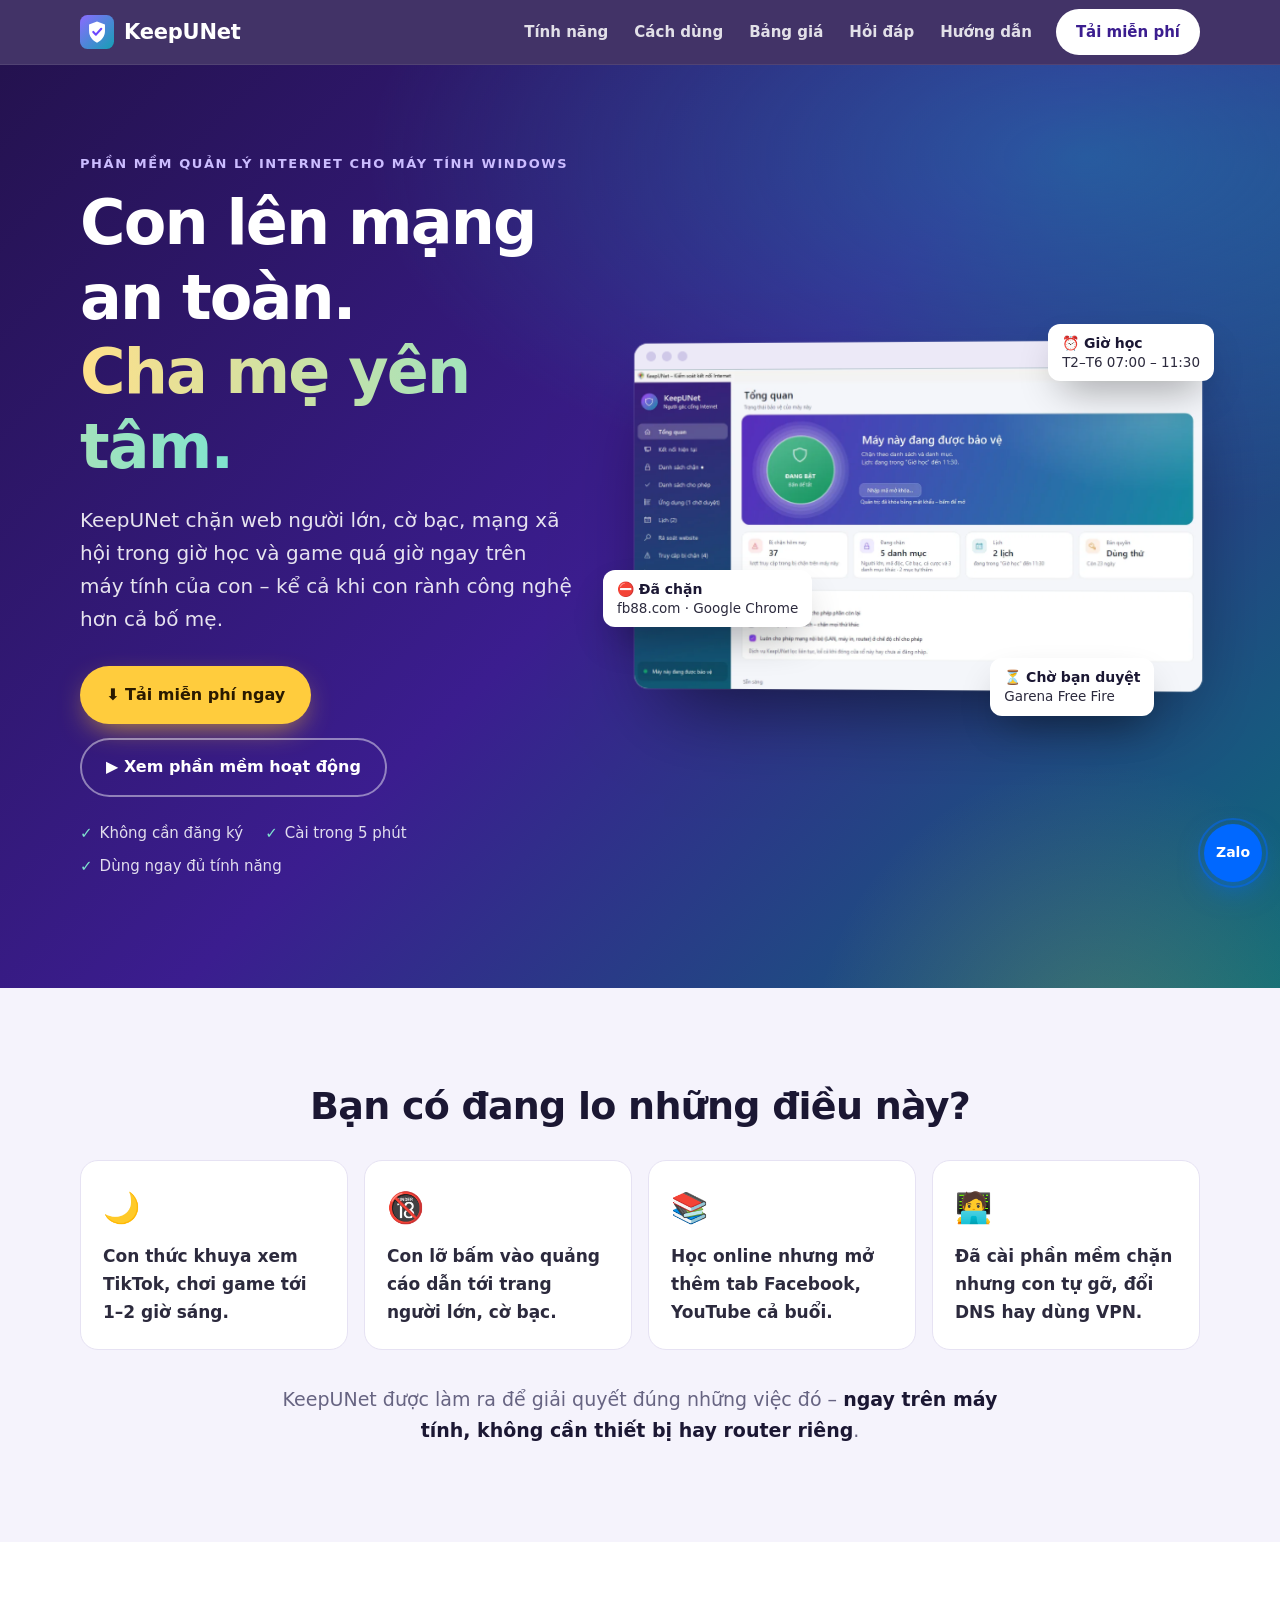
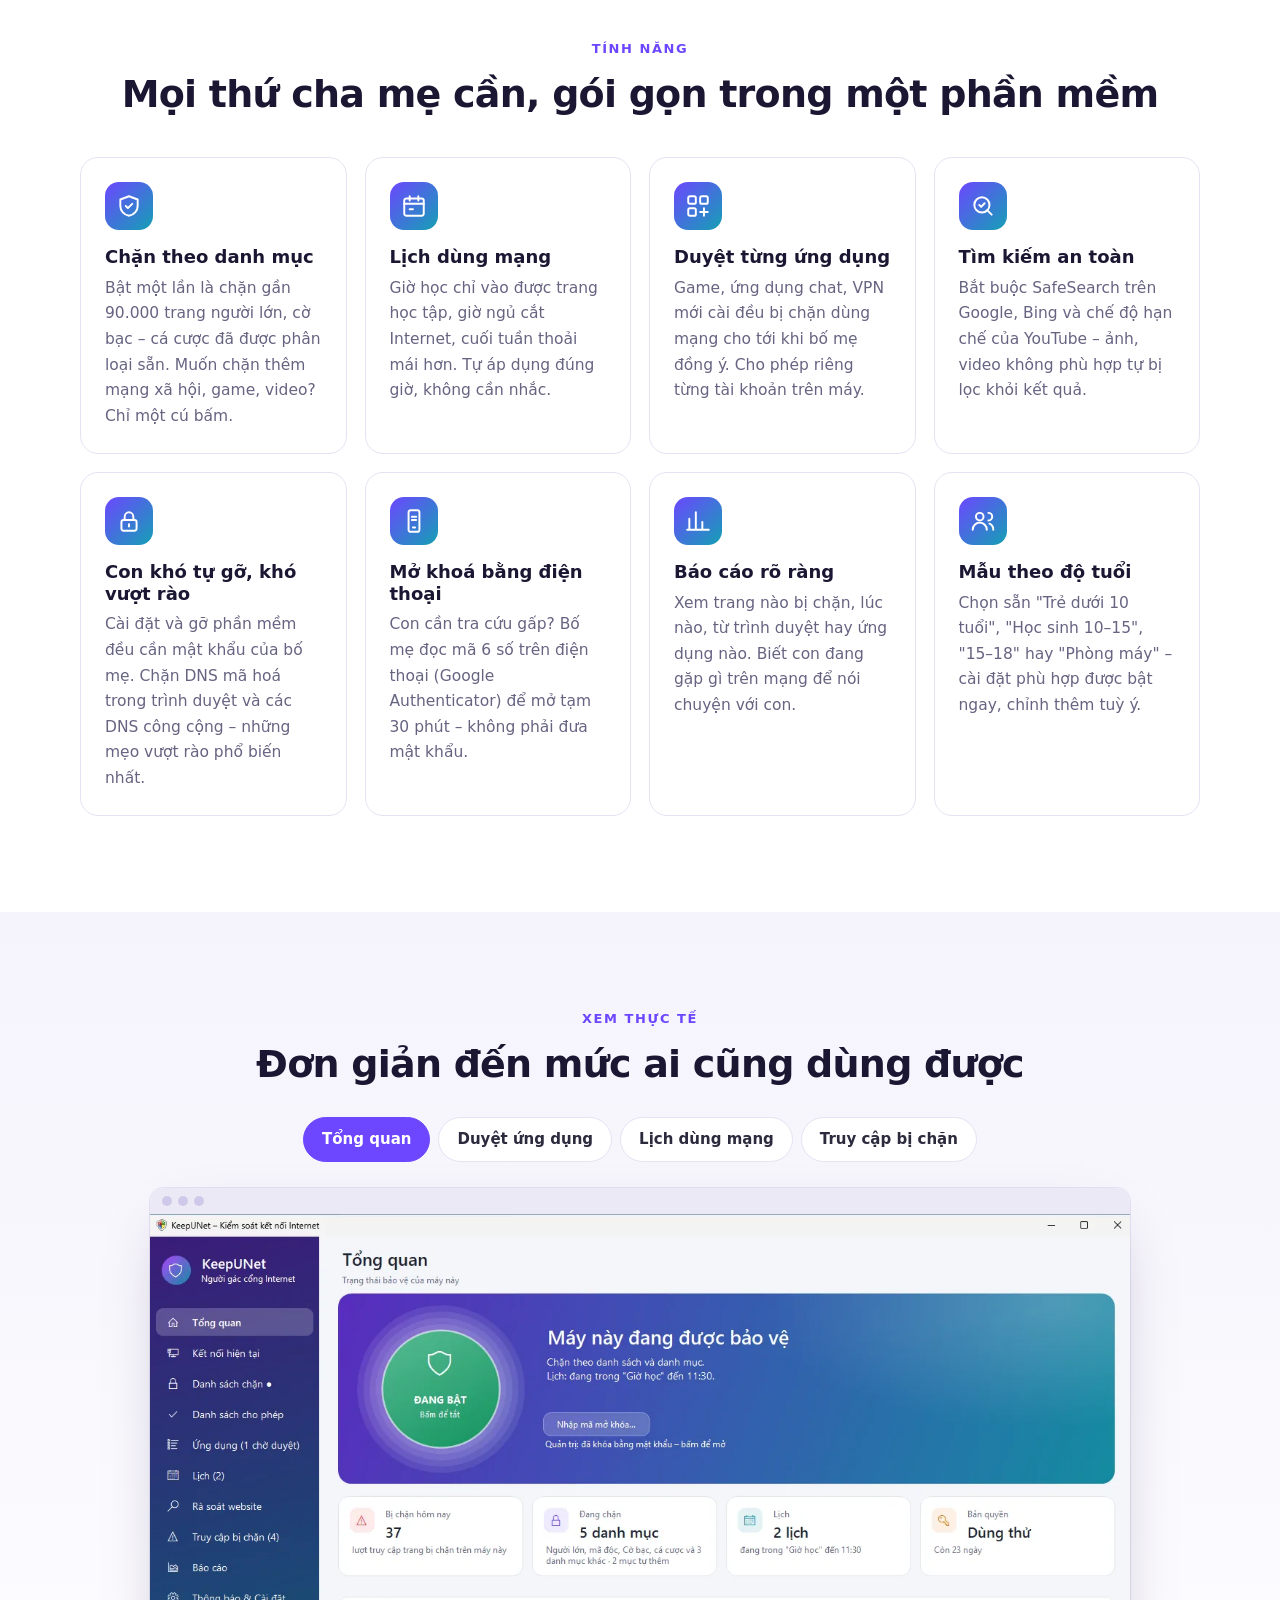
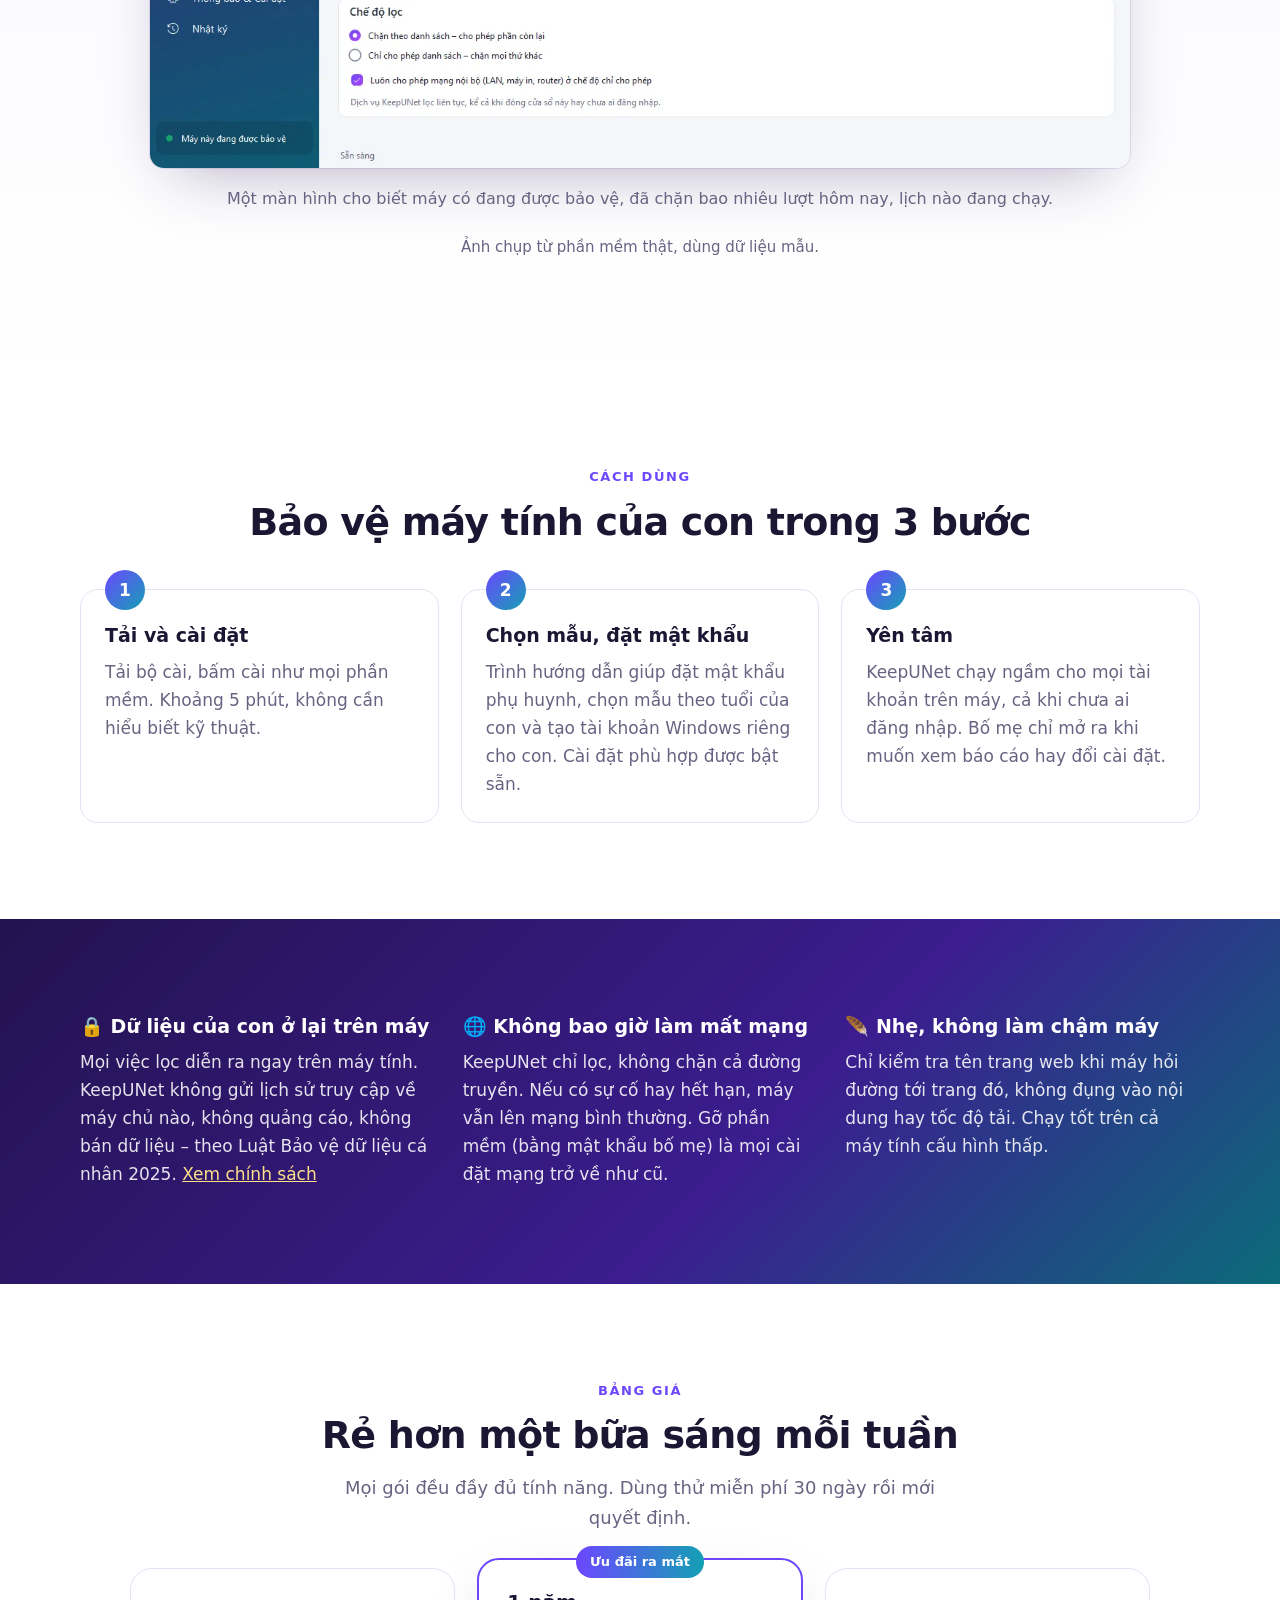
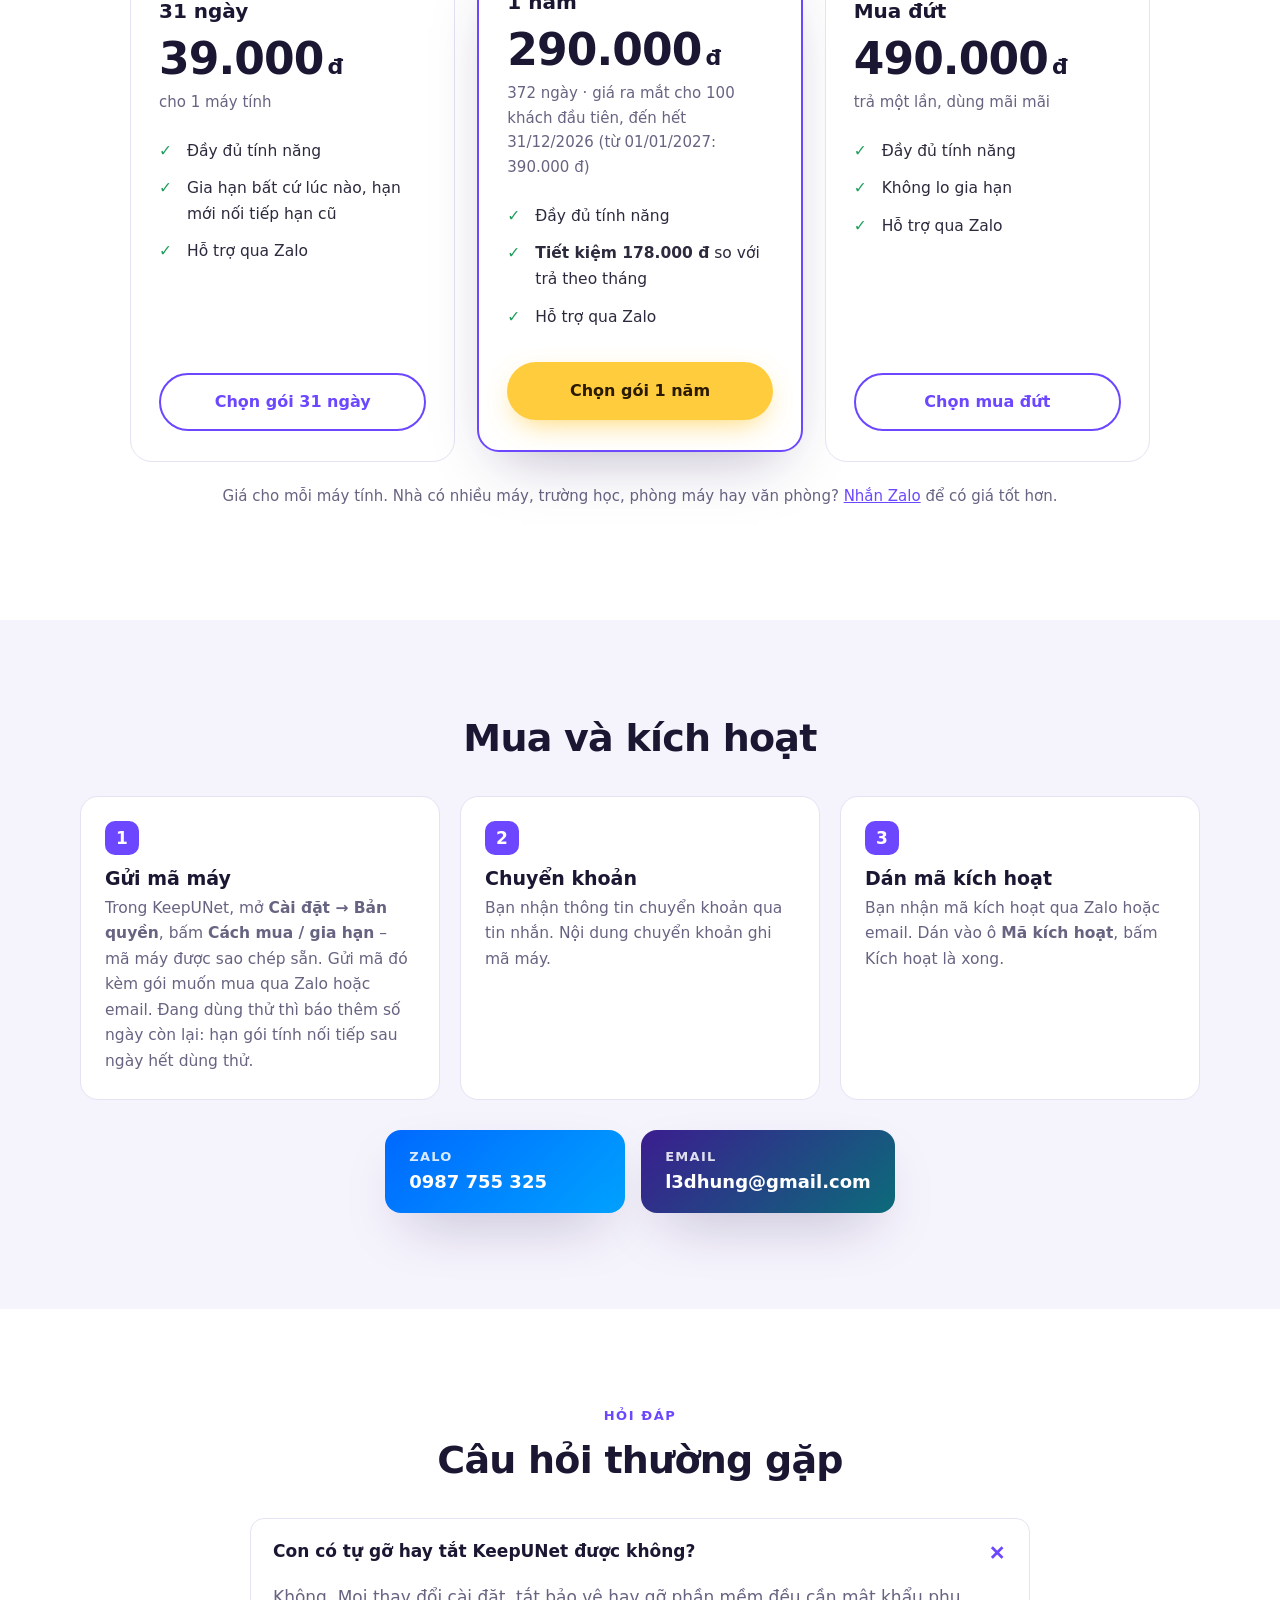
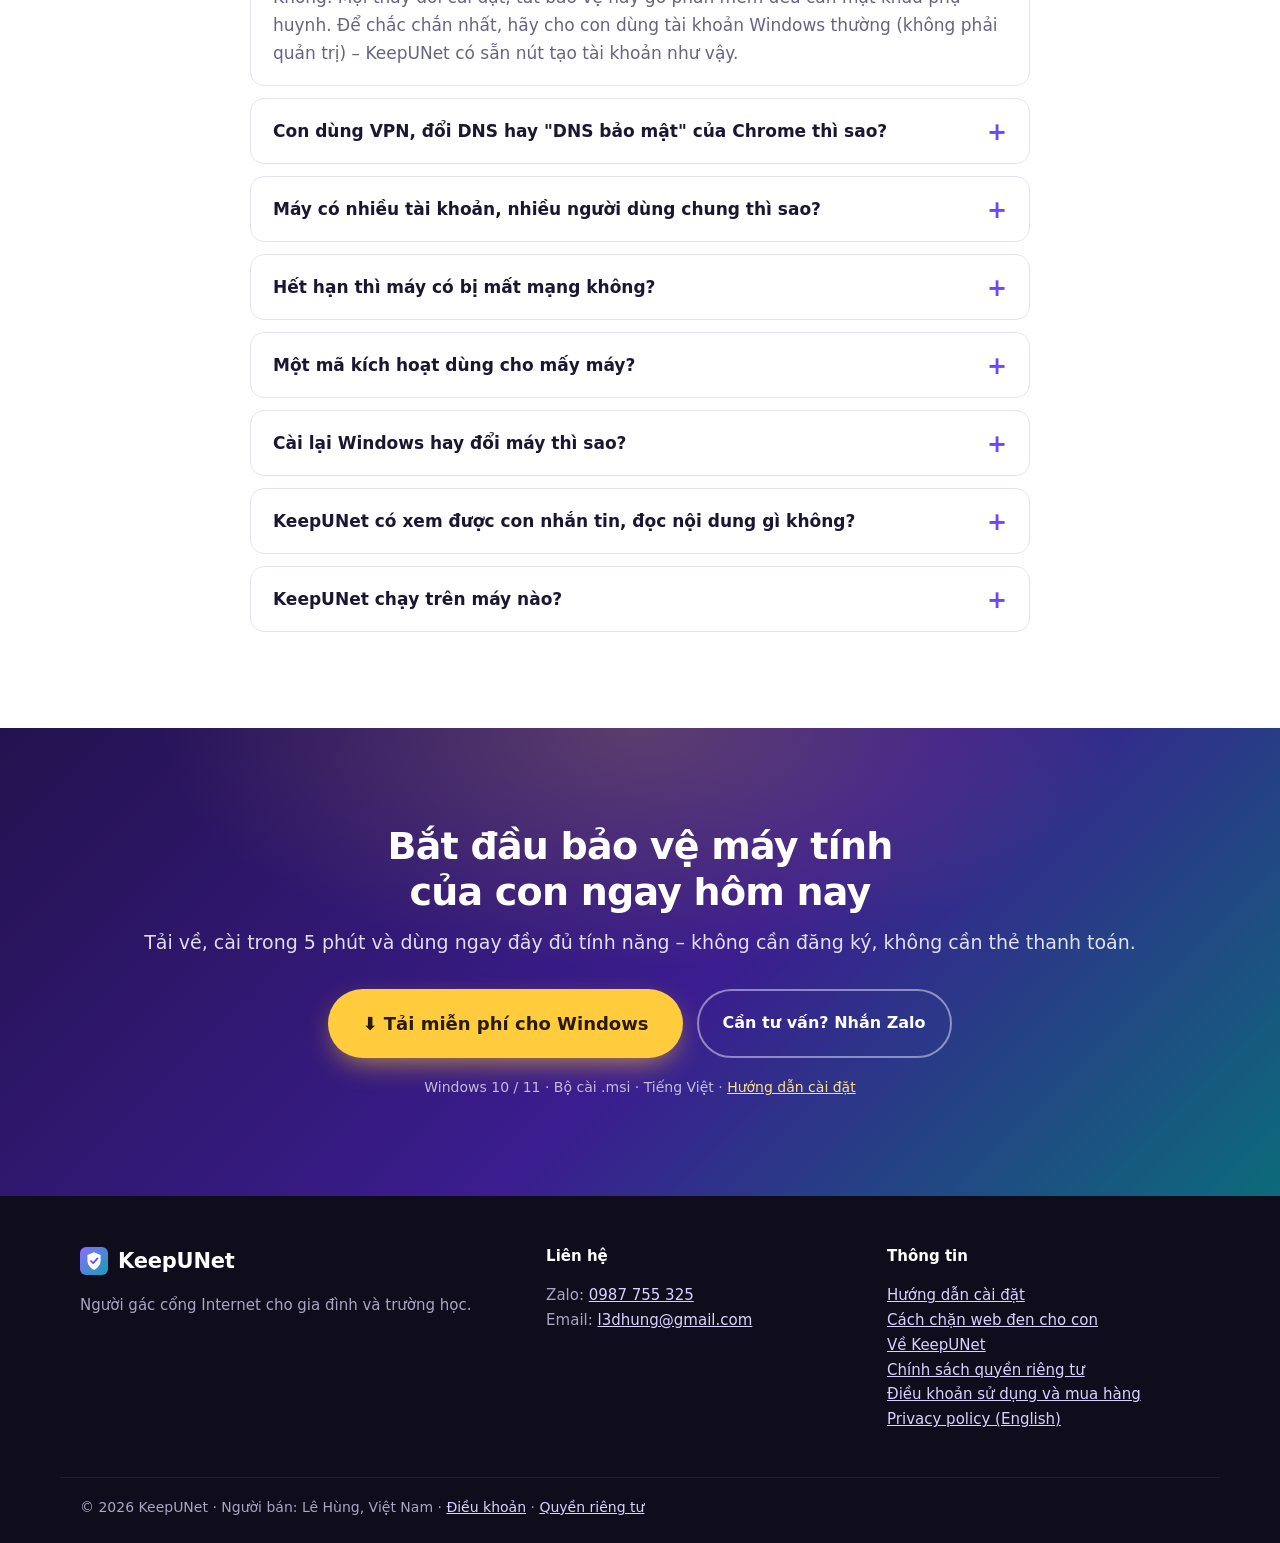
==== commit 13749a1f: "Start first paid term after the remaining trial days Keygen takes the trial days a buyer has left an" ====
--- a/index.html
+++ b/index.html
@@ -370,7 +370,7 @@
   <div class="wrap">
     <h2 class="center">Mua và kích hoạt</h2>
     <div class="buy-grid">
-      <div class="buy-step"><span class="num">1</span><h3>Gửi mã máy</h3><p>Trong KeepUNet, mở <b>Cài đặt → Bản quyền</b>, bấm <b>Cách mua / gia hạn</b> – mã máy được sao chép sẵn. Gửi mã đó kèm gói muốn mua qua Zalo hoặc email.</p></div>
+      <div class="buy-step"><span class="num">1</span><h3>Gửi mã máy</h3><p>Trong KeepUNet, mở <b>Cài đặt → Bản quyền</b>, bấm <b>Cách mua / gia hạn</b> – mã máy được sao chép sẵn. Gửi mã đó kèm gói muốn mua qua Zalo hoặc email. Đang dùng thử thì báo thêm số ngày còn lại: hạn gói tính nối tiếp sau ngày hết dùng thử.</p></div>
       <div class="buy-step"><span class="num">2</span><h3>Chuyển khoản</h3><p>Bạn nhận thông tin chuyển khoản qua tin nhắn. Nội dung chuyển khoản ghi mã máy.</p></div>
       <div class="buy-step"><span class="num">3</span><h3>Dán mã kích hoạt</h3><p>Bạn nhận mã kích hoạt qua Zalo hoặc email. Dán vào ô <b>Mã kích hoạt</b>, bấm Kích hoạt là xong.</p></div>
     </div>
